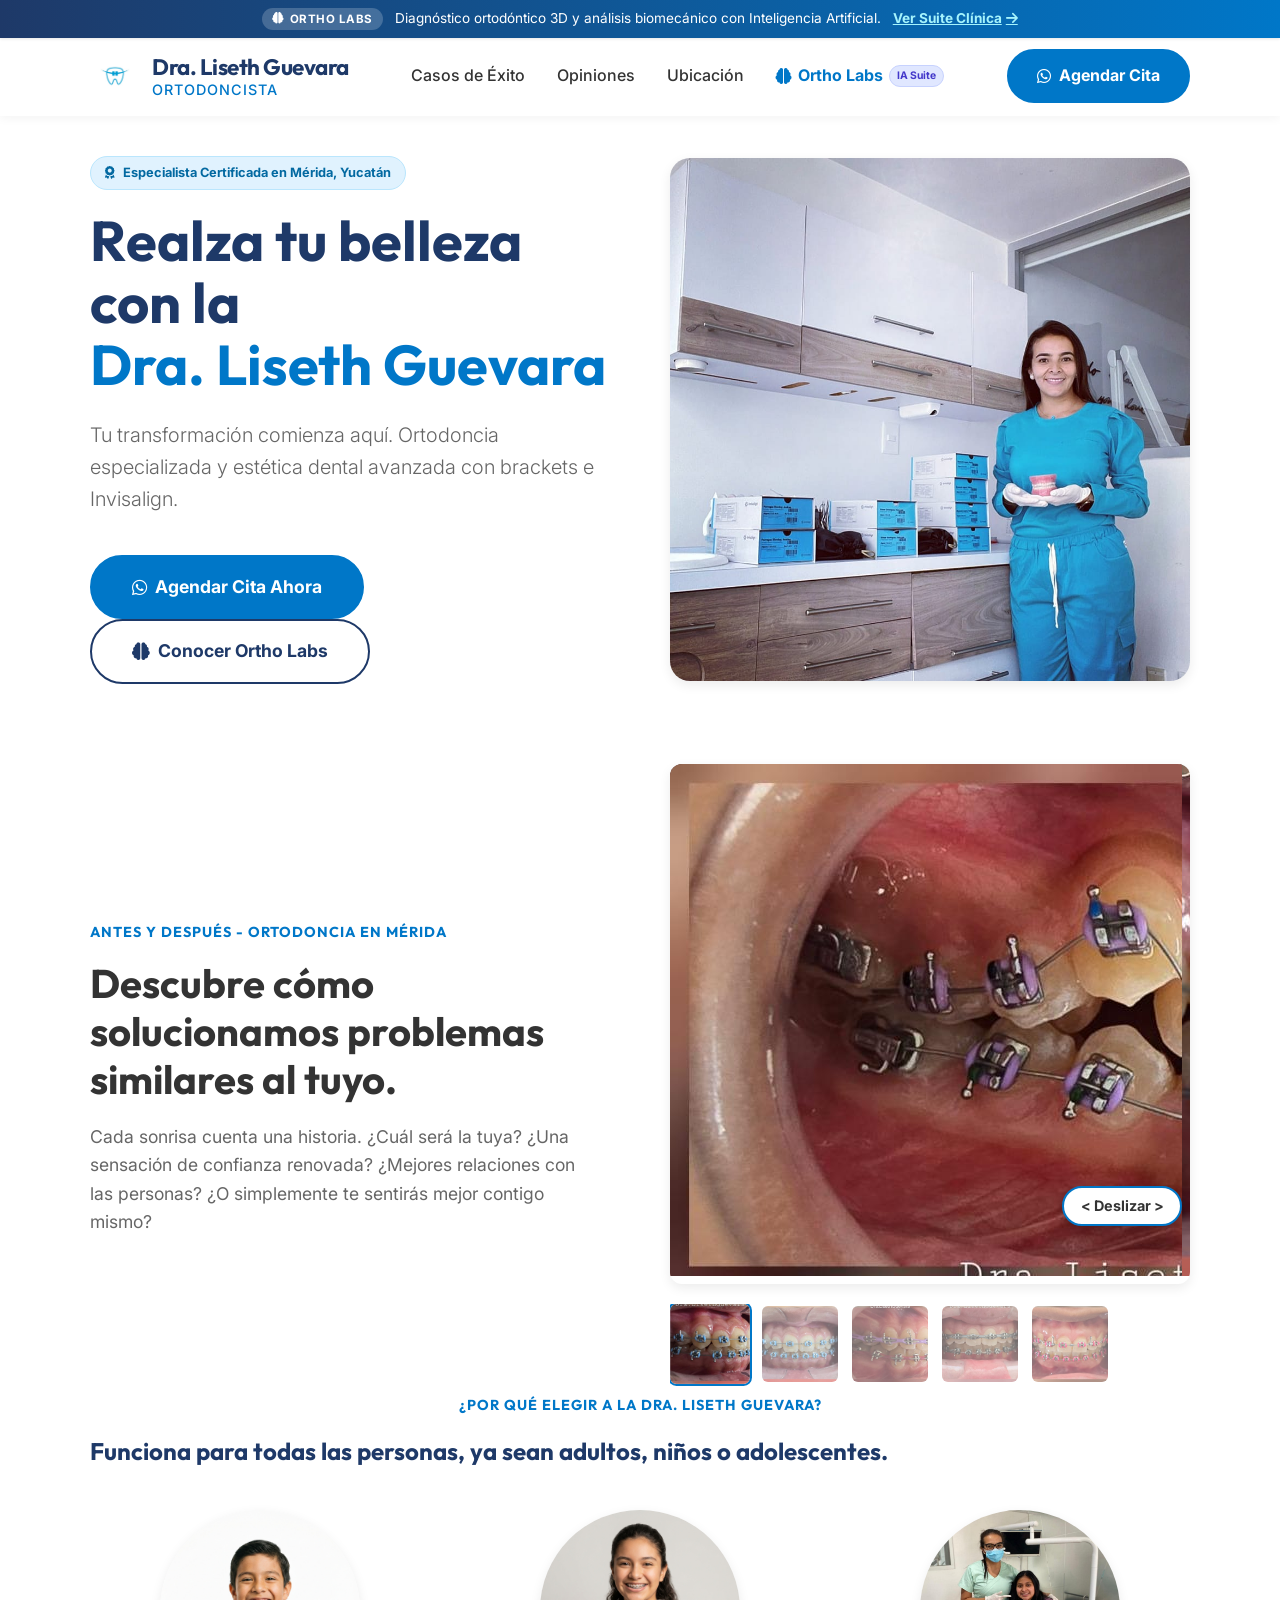
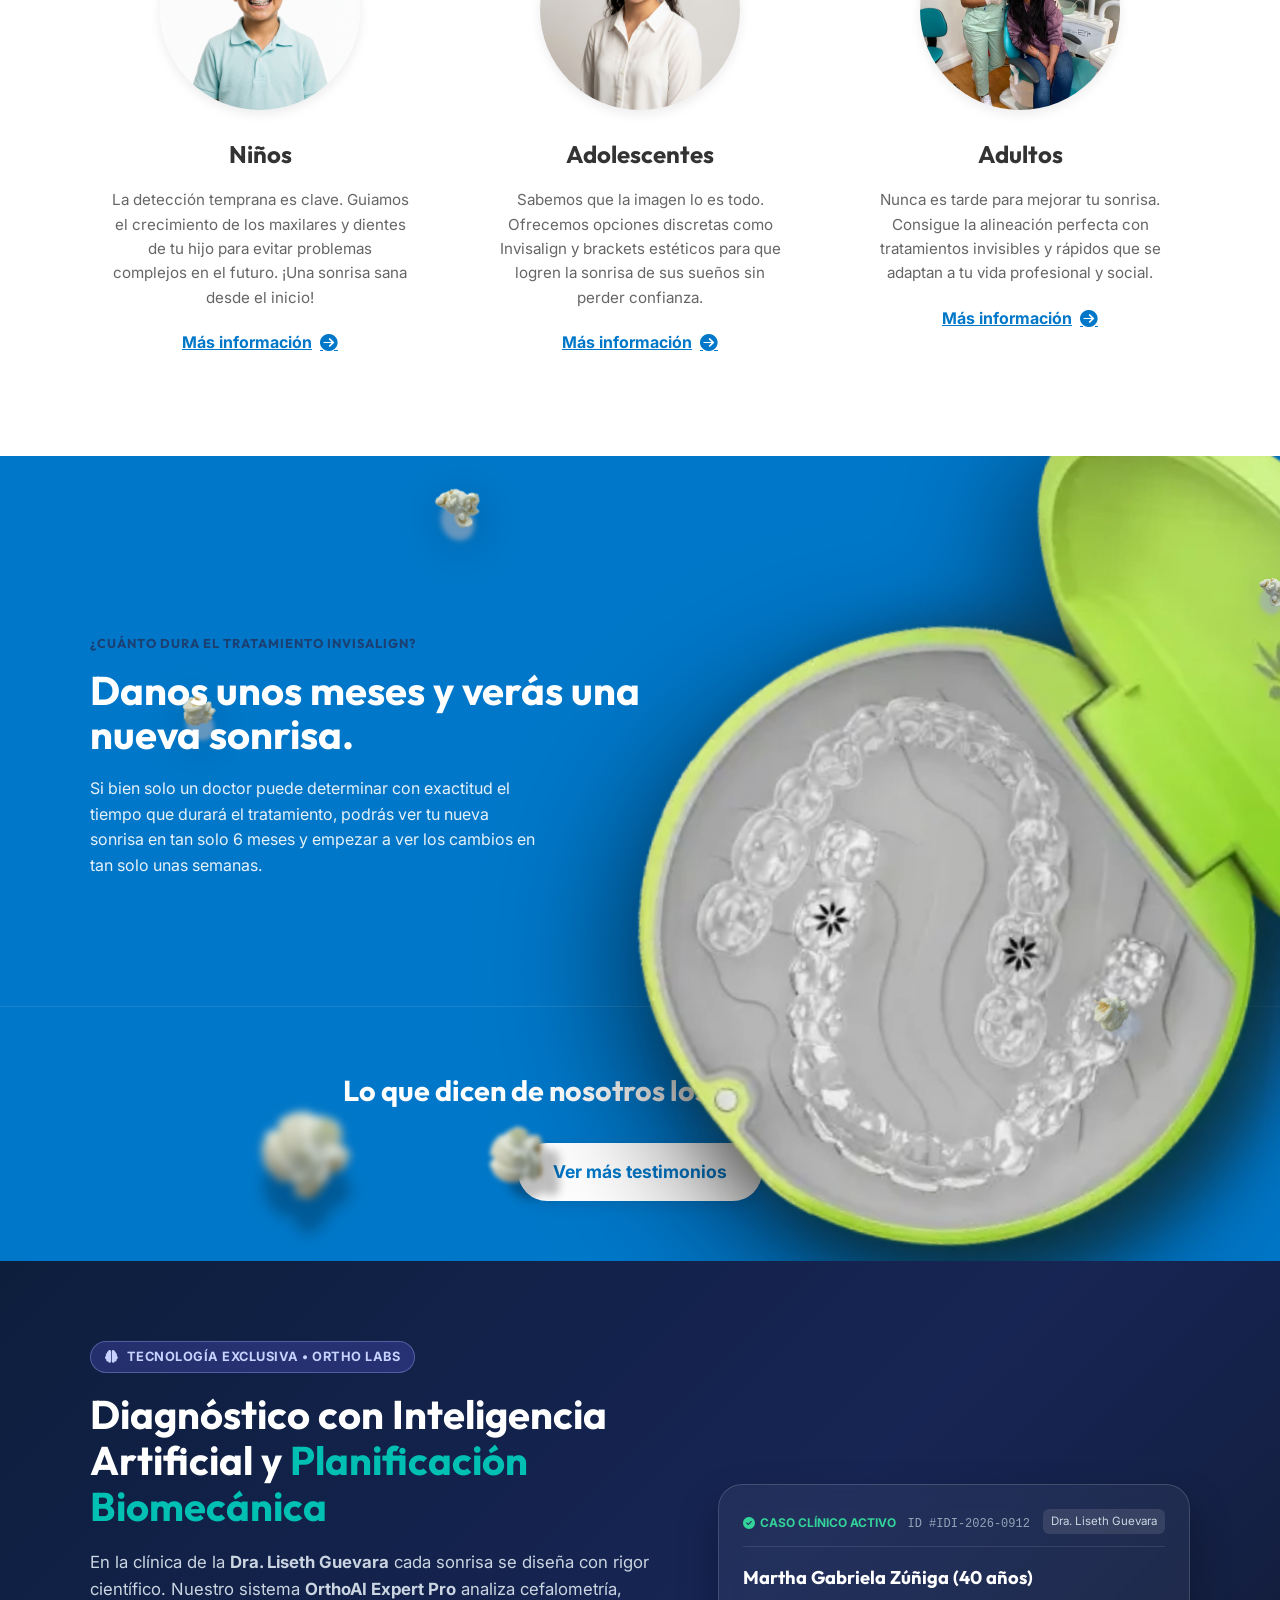
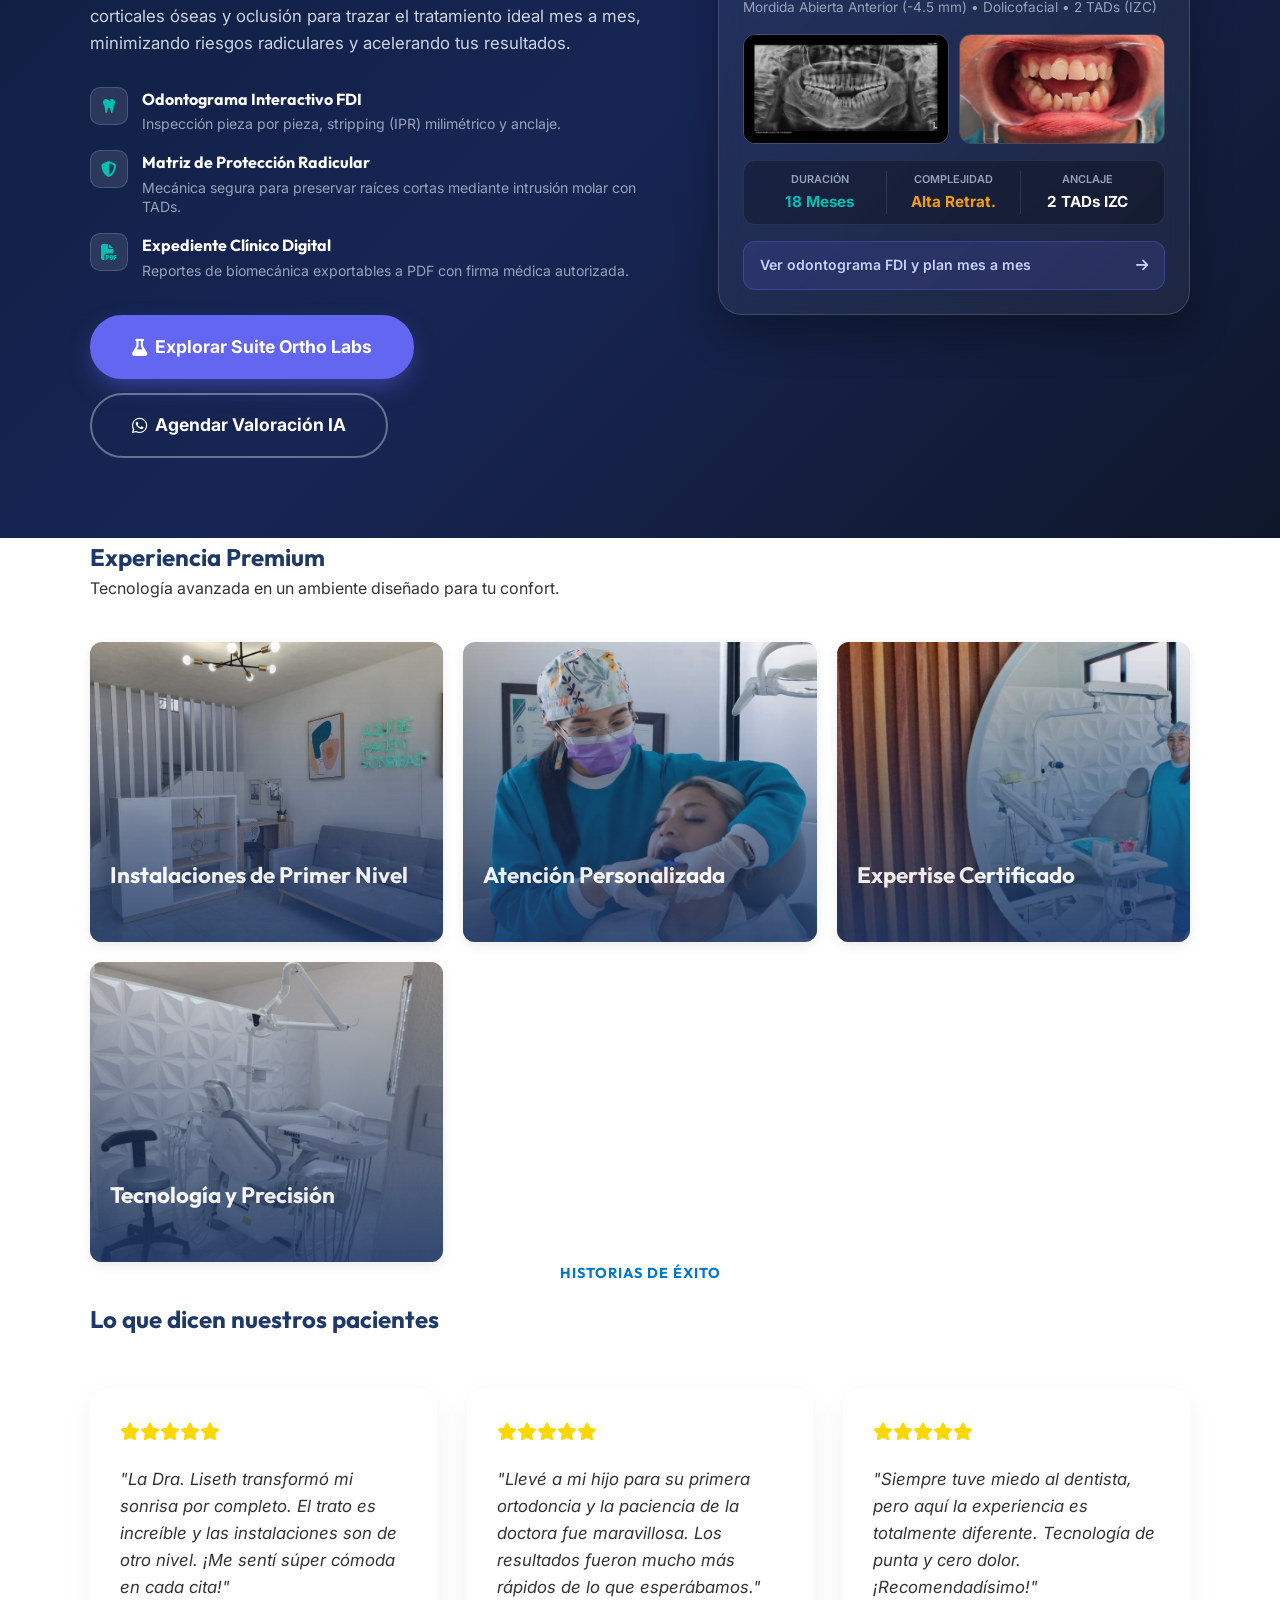
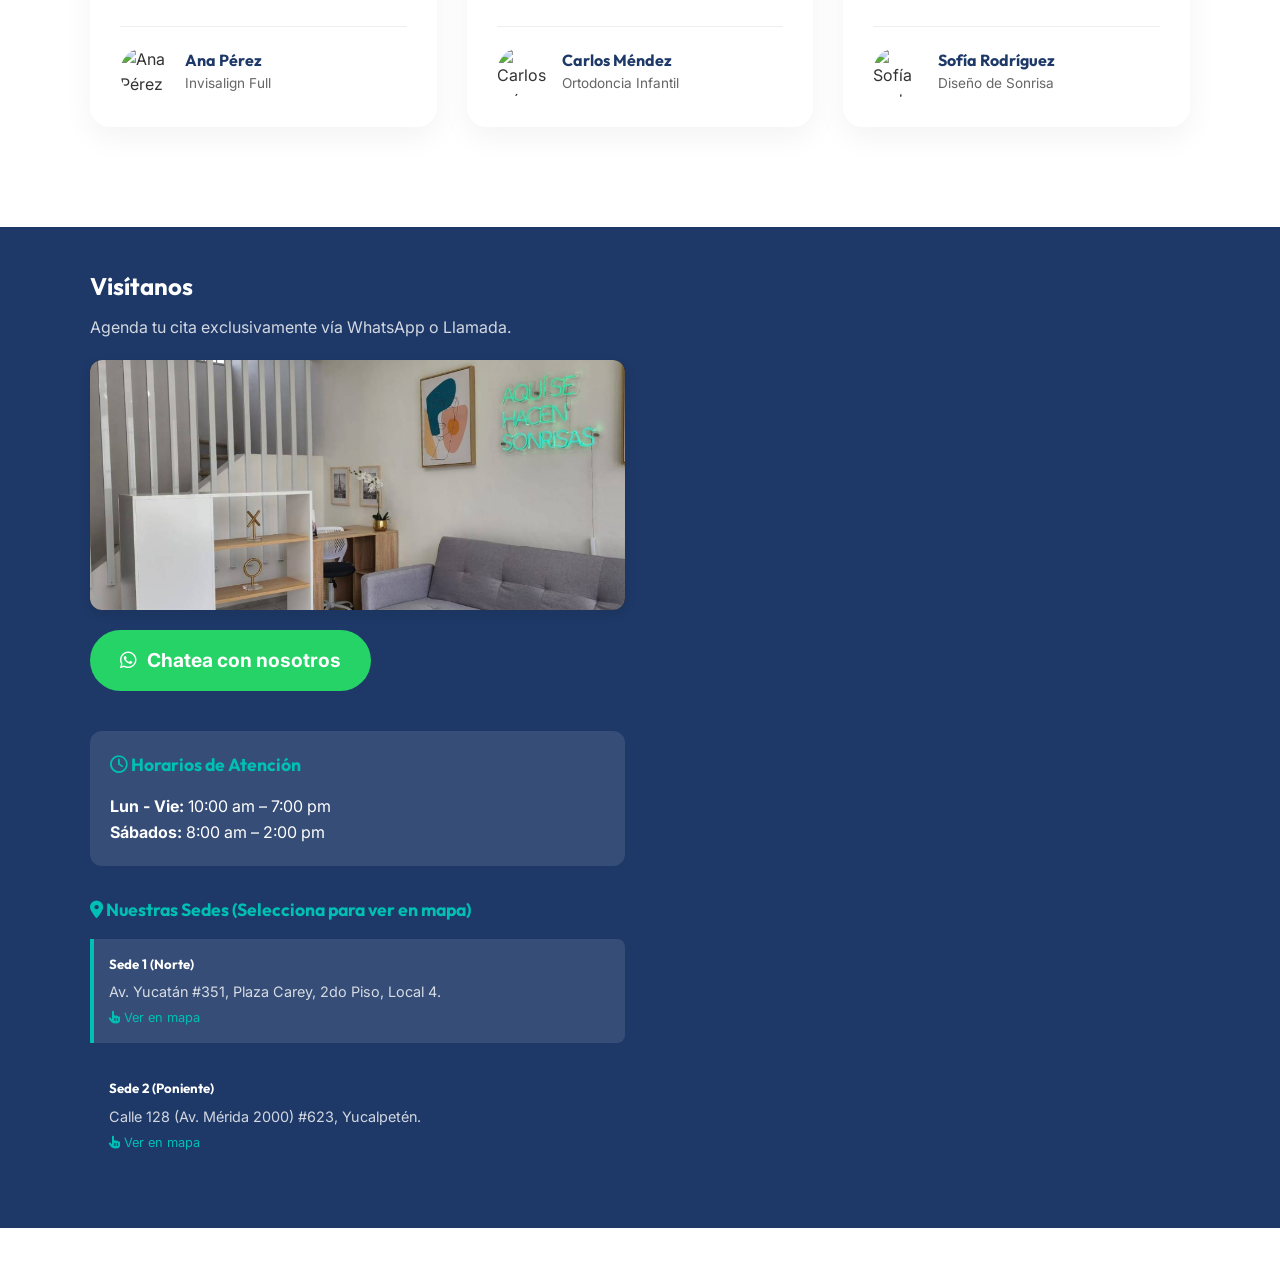
==== index.html @ 67e9cbaa "fix(UX): Fix banner scroll lock in labs, responsive mobile odontogram without horizontal scroll, and" ====
<!DOCTYPE html>
<html lang="es">

<head>
    <meta charset="UTF-8">
    <meta name="viewport" content="width=device-width, initial-scale=1.0">
    <title>Ortodoncia en Mérida | Dra. Liseth Guevara - Brackets e Invisalign</title>
    <meta name="description"
        content="Especialista en ortodoncia para niños, adolescentes y adultos en Mérida, Yucatán. Tratamientos de brackets, Invisalign y estética dental. ¡Agenda tu cita hoy!">
    <meta name="keywords"
        content="ortodoncia merida, dentista merida, brackets merida, invisalign yucatan, ortodoncista, dra liseth guevara, frenos dentales">
    <meta name="author" content="Dra. Liseth Guevara">

    <!-- Open Graph for Social Media & AI -->
    <meta property="og:title" content="Ortodoncia en Mérida | Dra. Liseth Guevara">
    <meta property="og:description"
        content="Transforma tu sonrisa con la mejor especialista en ortodoncia de Mérida. Brackets estéticos, Invisalign y más.">
    <meta property="og:image" content="dr-working.jpg">
    <meta property="og:type" content="website">
    <meta property="og:locale" content="es_MX">

    <!-- Schema.org for AI Agents (Google, Gemini, ChatGPT) -->
    <script type="application/ld+json">
    {
      "@context": "https://schema.org",
      "@type": "Dentist",
      "name": "Dra. Liseth Guevara - Ortodoncia Especializada",
      "image": "dr-standing.jpg",
      "description": "Especialista en ortodoncia y ortopedia maxilar en Mérida, Yucatán. Tratamientos de brackets, invisalign y estética dental para toda la familia.",
      "telephone": "+529996025731",
      "priceRange": "$$",
      "address": {
        "@type": "PostalAddress",
        "streetAddress": "Av. Yucatán #351, Plaza Carey, 2do Piso, Local 4",
        "addressLocality": "Mérida",
        "addressRegion": "Yucatán",
        "postalCode": "97115",
        "addressCountry": "MX"
      },
      "openingHoursSpecification": [
        {
          "@type": "OpeningHoursSpecification",
          "dayOfWeek": ["Monday", "Tuesday", "Wednesday", "Thursday", "Friday"],
          "opens": "10:00",
          "closes": "19:00"
        },
        {
          "@type": "OpeningHoursSpecification",
          "dayOfWeek": "Saturday",
          "opens": "08:00",
          "closes": "14:00"
        }
      ],
      "sameAs": [
        "https://www.instagram.com/dralisethguevara",
        "https://www.facebook.com/dralisethguevara" 
      ]
    }
    </script>

    <!-- Fonts -->
    <link rel="preconnect" href="https://fonts.googleapis.com">
    <link rel="preconnect" href="https://fonts.gstatic.com" crossorigin>
    <link
        href="https://fonts.googleapis.com/css2?family=Inter:wght@300;400;500;600&family=Outfit:wght@300;400;600;700&display=swap"
        rel="stylesheet">

    <!-- Styles -->
    <link rel="stylesheet" href="styles.css">

    <!-- Icons -->
    <link rel="stylesheet" href="https://cdnjs.cloudflare.com/ajax/libs/font-awesome/6.4.0/css/all.min.css">
</head>

<body>

    <!-- Top Announcement Bar (Cohesivo con el diseño de la clínica) -->
    <div class="top-announcement-bar">
        <div class="container announcement-content">
            <span class="announcement-pill"><i class="fas fa-brain"></i> Ortho Labs</span>
            <span class="announcement-text">Diagnóstico ortodóntico 3D y análisis biomecánico con Inteligencia Artificial.</span>
            <a href="ortho-labs.html" class="announcement-link">Ver Suite Clínica <i class="fas fa-arrow-right"></i></a>
        </div>
    </div>

    <!-- Navigation -->
    <nav class="navbar">
        <div class="container nav-container">
            <a href="#" class="logo">
                <img src="logo-icon.jpg" alt="Logo Dra. Liseth Guevara" class="logo-icon">
                <div class="logo-text-group">
                    <span class="logo-text">Dra. Liseth Guevara</span>
                    <span class="logo-sub">Ortodoncista</span>
                </div>
            </a>
            <div class="nav-links">
                <a href="#casos">Casos de Éxito</a>
                <a href="#opiniones">Opiniones</a>
                <a href="#contacto">Ubicación</a>
                <a href="ortho-labs.html" class="nav-ortho-labs-link">
                    <i class="fas fa-brain"></i> Ortho Labs <span class="nav-badge">IA Suite</span>
                </a>
            </div>
            <div class="nav-actions">
                <a href="https://wa.me/529996025731?text=Hola,%20quisiera%20agendar%20una%20cita" target="_blank"
                    class="btn btn-primary">
                    <i class="fab fa-whatsapp"></i> Agendar Cita
                </a>
            </div>
            <button class="mobile-menu-btn" id="mobileMenuBtn" aria-label="Abrir menú">
                <i class="fas fa-bars"></i>
            </button>
        </div>
    </nav>

    <!-- Mobile Drawer Menu -->
    <div class="mobile-nav-drawer" id="mobileNavDrawer">
        <div class="mobile-nav-header">
            <div class="logo">
                <img src="logo-icon.jpg" alt="Logo" class="logo-icon" style="height: 38px;">
                <div class="logo-text-group">
                    <span class="logo-text" style="font-size: 1.15rem;">Dra. Liseth Guevara</span>
                    <span class="logo-sub" style="font-size: 0.75rem;">Ortodoncista</span>
                </div>
            </div>
            <button class="close-drawer-btn" id="closeDrawerBtn"><i class="fas fa-times"></i></button>
        </div>
        <div class="mobile-nav-links">
            <a href="#casos" class="mobile-link"><i class="fas fa-smile"></i> Casos de Éxito</a>
            <a href="#opiniones" class="mobile-link"><i class="fas fa-star"></i> Opiniones</a>
            <a href="#ortho-labs" class="mobile-link"><i class="fas fa-brain"></i> Ortho Labs (IA)</a>
            <a href="#contacto" class="mobile-link"><i class="fas fa-map-marker-alt"></i> Ubicación y Horarios</a>
        </div>
        <div class="mobile-nav-footer">
            <a href="ortho-labs.html" class="btn btn-ortho-labs w-full mb-3">
                <i class="fas fa-flask"></i> Entrar a Ortho Labs
            </a>
            <a href="https://wa.me/529996025731?text=Hola,%20quisiera%20agendar%20una%20cita" target="_blank"
                class="btn btn-primary w-full">
                <i class="fab fa-whatsapp"></i> Agendar Cita en WhatsApp
            </a>
        </div>
    </div>
    <div class="drawer-backdrop" id="drawerBackdrop"></div>

    <!-- Hero Section -->
    <header class="hero">
        <div class="container hero-container">
            <div class="hero-content">
                <div class="hero-badge-pill">
                    <i class="fas fa-award"></i> Especialista Certificada en Mérida, Yucatán
                </div>
                <h1 class="hero-title">
                    Realza tu belleza con la <br>
                    <span class="text-highlight">Dra. Liseth Guevara</span>
                </h1>
                <p class="hero-subtitle">
                    Tu transformación comienza aquí. Ortodoncia especializada y estética dental avanzada con brackets e Invisalign.
                </p>

                <div class="hero-cta-group">
                    <a href="https://wa.me/529996025731?text=Hola,%20quisiera%20agendar%20una%20cita" target="_blank"
                        class="btn btn-primary btn-lg pulse-animation">
                        <i class="fab fa-whatsapp"></i> Agendar Cita Ahora
                    </a>
                    <a href="ortho-labs.html" class="btn btn-outline-primary btn-lg">
                        <i class="fas fa-brain"></i> Conocer Ortho Labs
                    </a>
                </div>
            </div>

            <div class="hero-visual">
                <div class="hero-img-container">
                    <img src="dr-standing.jpg" alt="Dra. Liseth Guevara Ortodoncista en Mérida" class="hero-img">
                </div>
            </div>
        </div>
    </header>

    <!-- Before/After Gallery Section (Redesign) -->
    <section class="section bg-light" id="casos">
        <div class="container">
            <div class="gallery-redesign-container">
                <!-- Left Column: Text -->
                <div class="gallery-text-col">
                    <h5 class="gallery-subtitle">ANTES Y DESPUÉS - ORTODONCIA EN MÉRIDA</h5>
                    <h2 class="gallery-title">Descubre cómo solucionamos problemas similares al tuyo.</h2>
                    <p class="gallery-desc">Cada sonrisa cuenta una historia. ¿Cuál será la tuya? ¿Una sensación de
                        confianza renovada? ¿Mejores relaciones con las personas? ¿O simplemente te sentirás mejor
                        contigo mismo?</p>
                </div>

                <!-- Right Column: Visuals -->
                <div class="gallery-visuals-col">
                    <!-- Main Active Slider -->
                    <div class="main-slider-wrapper" id="mainSliderWrapper">
                        <!-- Content injected by JS -->
                    </div>

                    <!-- Thumbnails Row -->
                    <div class="thumbnails-row" id="thumbnailsRow">
                        <!-- Thumbnails injected by JS -->
                    </div>
                </div>
            </div>
        </div>
    </section>

    <!-- Audience Section (New) -->
    <section class="section" id="audience">
        <div class="container">
            <div class="section-header">
                <h5 class="gallery-subtitle" style="text-align: center;">¿POR QUÉ ELEGIR A LA DRA. LISETH GUEVARA?</h5>
                <h2 class="section-title">Funciona para todas las personas, ya sean adultos, niños o adolescentes.</h2>
            </div>

            <div class="audience-grid">
                <!-- Niños -->
                <div class="audience-item">
                    <div class="audience-img-circle">
                        <img src="mexican_child_braces_studio_1_1764775177871.png"
                            alt="Ortodoncia para Niños en Mérida">
                    </div>
                    <h3>Niños</h3>
                    <p>La detección temprana es clave. Guiamos el crecimiento de los maxilares y dientes de tu hijo para
                        evitar problemas complejos en el futuro. ¡Una sonrisa sana desde el inicio!</p>
                    <a href="https://wa.me/529996025731?text=Hola,%20me%20interesa%20ortodoncia%20para%20niños"
                        class="audience-link">Más información <i class="fas fa-arrow-circle-right"></i></a>
                </div>

                <!-- Adolescentes -->
                <div class="audience-item">
                    <div class="audience-img-circle">
                        <img src="mexican_teen_braces_studio_2_1764775253957.png"
                            alt="Ortodoncia para Adolescentes en Mérida">
                    </div>
                    <h3>Adolescentes</h3>
                    <p>Sabemos que la imagen lo es todo. Ofrecemos opciones discretas como Invisalign y brackets
                        estéticos para que logren la sonrisa de sus sueños sin perder confianza.</p>
                    <a href="https://wa.me/529996025731?text=Hola,%20me%20interesa%20ortodoncia%20para%20adolescentes"
                        class="audience-link">Más información <i class="fas fa-arrow-circle-right"></i></a>
                </div>

                <!-- Adultos -->
                <div class="audience-item">
                    <div class="audience-img-circle">
                        <img src="dr-patient.jpg" alt="Ortodoncia para Adultos en Mérida">
                    </div>
                    <h3>Adultos</h3>
                    <p>Nunca es tarde para mejorar tu sonrisa. Consigue la alineación perfecta con tratamientos
                        invisibles y rápidos que se adaptan a tu vida profesional y social.</p>
                    <a href="https://wa.me/529996025731?text=Hola,%20me%20interesa%20ortodoncia%20para%20adultos"
                        class="audience-link">Más información <i class="fas fa-arrow-circle-right"></i></a>
                </div>
            </div>
        </div>
    </section>

    <!-- 3D Promo Section (New) -->
    <section class="promo-3d-section">
        <div class="container promo-3d-container">
            <div class="promo-3d-content">
                <h5 class="promo-subtitle">¿CUÁNTO DURA EL TRATAMIENTO INVISALIGN?</h5>
                <h2 class="promo-title">Danos unos meses y verás una nueva sonrisa.</h2>
                <p class="promo-desc">Si bien solo un doctor puede determinar con exactitud el tiempo que durará el
                    tratamiento, podrás ver tu nueva sonrisa en tan solo 6 meses y empezar a ver los cambios en tan solo
                    unas semanas.</p>
            </div>

            <!-- Visuals (Absolute Positioned) -->
            <div class="promo-3d-visuals">
                <!-- Main Case Image -->
                <img src="invisalign-case-green.png" alt="Invisalign Case" class="promo-case-img">

                <!-- Floating Popcorn -->
                <img src="popcorn-1.png" class="popcorn p1" alt="Popcorn">
                <img src="popcorn-2.png" class="popcorn p2" alt="Popcorn">
                <img src="popcorn-3.png" class="popcorn p3" alt="Popcorn">
                <img src="popcorn-1.png" class="popcorn p4" alt="Popcorn"> <!-- Reused -->
                <img src="popcorn-2.png" class="popcorn p5" alt="Popcorn"> <!-- Reused -->
                <img src="popcorn-3.png" class="popcorn p6" alt="Popcorn"> <!-- Reused -->
            </div>
        </div>

        <!-- Bottom Bar -->
        <div class="promo-bottom-bar">
            <h3>Lo que dicen de nosotros los pacientes reales.</h3>
            <a href="#testimonios" class="btn btn-white">Ver más testimonios</a>
        </div>
    </section>

    <!-- Ortho Labs AI Section (Diseño Cohesivo, Mobile First y Elegante) -->
    <section class="section ortho-labs-home-section" id="ortho-labs">
        <div class="container">
            <div class="ortho-labs-grid">
                <div class="ortho-labs-text-col">
                    <div class="ortho-tag-badge">
                        <i class="fas fa-brain"></i>
                        <span>Tecnología Exclusiva • Ortho Labs</span>
                    </div>
                    <h2 class="ortho-labs-heading">
                        Diagnóstico con Inteligencia Artificial y <span class="text-highlight-teal">Planificación Biomecánica</span>
                    </h2>
                    <p class="ortho-labs-description">
                        En la clínica de la <strong>Dra. Liseth Guevara</strong> cada sonrisa se diseña con rigor científico. Nuestro sistema <strong>OrthoAI Expert Pro</strong> analiza cefalometría, corticales óseas y oclusión para trazar el tratamiento ideal mes a mes, minimizando riesgos radiculares y acelerando tus resultados.
                    </p>
                    
                    <div class="ortho-features-list">
                        <div class="ortho-feature-item">
                            <div class="feature-icon-circle"><i class="fas fa-tooth"></i></div>
                            <div>
                                <h4>Odontograma Interactivo FDI</h4>
                                <p>Inspección pieza por pieza, stripping (IPR) milimétrico y anclaje.</p>
                            </div>
                        </div>
                        <div class="ortho-feature-item">
                            <div class="feature-icon-circle"><i class="fas fa-shield-halved"></i></div>
                            <div>
                                <h4>Matriz de Protección Radicular</h4>
                                <p>Mecánica segura para preservar raíces cortas mediante intrusión molar con TADs.</p>
                            </div>
                        </div>
                        <div class="ortho-feature-item">
                            <div class="feature-icon-circle"><i class="fas fa-file-pdf"></i></div>
                            <div>
                                <h4>Expediente Clínico Digital</h4>
                                <p>Reportes de biomecánica exportables a PDF con firma médica autorizada.</p>
                            </div>
                        </div>
                    </div>

                    <div class="ortho-actions-row">
                        <a href="ortho-labs.html" class="btn btn-ortho-primary btn-lg">
                            <i class="fas fa-flask"></i> Explorar Suite Ortho Labs
                        </a>
                        <a href="https://wa.me/529996025731?text=Hola%20Dra.%20Liseth,%20me%20gustar%C3%ADa%20una%20valoraci%C3%B3n%20con%20an%C3%A1lisis%20de%20Ortho%20Labs" target="_blank" class="btn btn-outline-white btn-lg">
                            <i class="fab fa-whatsapp"></i> Agendar Valoración IA
                        </a>
                    </div>
                </div>

                <div class="ortho-labs-preview-col">
                    <div class="ortho-case-card">
                        <div class="card-glass-header">
                            <div>
                                <span class="case-status-badge"><i class="fas fa-circle-check"></i> Caso Clínico Activo</span>
                                <span class="case-id">ID #IDI-2026-0912</span>
                            </div>
                            <span class="doctor-badge">Dra. Liseth Guevara</span>
                        </div>
                        
                        <div class="patient-quick-meta">
                            <h4>Martha Gabriela Zúñiga (40 años)</h4>
                            <p>Mordida Abierta Anterior (-4.5 mm) • Dolicofacial • 2 TADs (IZC)</p>
                        </div>

                        <!-- Miniaturas interactivas -->
                        <div class="ortho-media-dual-preview">
                            <div class="preview-img-box">
                                <img src="ortho-media/rx_panoramica_demo.jpg" alt="Rx Panorámica Paciente">
                                <span class="img-label">Rx Panorámica</span>
                            </div>
                            <div class="preview-img-box">
                                <img src="ortho-media/foto_frontal_demo.jpg" alt="Foto Frontal Paciente">
                                <span class="img-label">Oclusión Frontal</span>
                            </div>
                        </div>

                        <!-- Resumen biomecánico card -->
                        <div class="biomechanical-pill-card">
                            <div class="pill-stat">
                                <span class="stat-label">Duración</span>
                                <span class="stat-val text-cyan">18 Meses</span>
                            </div>
                            <div class="pill-stat">
                                <span class="stat-label">Complejidad</span>
                                <span class="stat-val text-amber">Alta Retrat.</span>
                            </div>
                            <div class="pill-stat">
                                <span class="stat-label">Anclaje</span>
                                <span class="stat-val">2 TADs IZC</span>
                            </div>
                        </div>

                        <a href="ortho-labs.html" class="btn-card-inspect">
                            <span>Ver odontograma FDI y plan mes a mes</span>
                            <i class="fas fa-arrow-right"></i>
                        </a>
                    </div>
                </div>
            </div>
        </div>
    </section>

    <!-- Premium Experience Section -->
    <section class="section">
        <div class="container">
            <div class="section-header">
                <h2 class="section-title">Experiencia Premium</h2>
                <p class="section-subtitle">Tecnología avanzada en un ambiente diseñado para tu confort.</p>
            </div>

            <div class="experience-grid">
                <!-- Item 1 -->
                <div class="exp-item" onclick="openModal('modal-instalaciones')">
                    <img src="clinic-waiting-neon.png" alt="Instalaciones Modernas" class="exp-img">
                    <div class="exp-overlay">
                        <h3>Instalaciones de Primer Nivel</h3>
                        <span class="see-more">Ver más <i class="fas fa-arrow-right"></i></span>
                    </div>
                </div>
                <!-- Item 2 -->
                <div class="exp-item" onclick="openModal('modal-atencion')">
                    <img src="dr-working-closeup.jpg" alt="Atención Personalizada" class="exp-img">
                    <div class="exp-overlay">
                        <h3>Atención Personalizada</h3>
                        <span class="see-more">Ver más <i class="fas fa-arrow-right"></i></span>
                    </div>
                </div>
                <!-- Item 3 -->
                <div class="exp-item" onclick="openModal('modal-expertise')">
                    <img src="dr-mirror.jpg" alt="Dra. Liseth Guevara" class="exp-img">
                    <div class="exp-overlay">
                        <h3>Expertise Certificado</h3>
                        <span class="see-more">Ver más <i class="fas fa-arrow-right"></i></span>
                    </div>
                </div>
                <!-- Item 4 (New) -->
                <div class="exp-item" onclick="openModal('modal-tecnologia')">
                    <img src="clinic-chair-main.png" alt="Tecnología Avanzada" class="exp-img">
                    <div class="exp-overlay">
                        <h3>Tecnología y Precisión</h3>
                        <span class="see-more">Ver más <i class="fas fa-arrow-right"></i></span>
                    </div>
                </div>
            </div>
        </div>
    </section>

    <!-- Modals for Experience Section -->
    <div id="modal-instalaciones" class="modal">
        <div class="modal-content">
            <span class="close-modal" onclick="closeModal('modal-instalaciones')">&times;</span>
            <button class="modal-nav prev" onclick="changeModal(-1)"><i class="fas fa-chevron-left"></i></button>
            <button class="modal-nav next" onclick="changeModal(1)"><i class="fas fa-chevron-right"></i></button>
            <div class="modal-body">
                <img src="clinic-reception.png" alt="Instalaciones" class="modal-img">
                <h2>Instalaciones de Primer Nivel</h2>
                <p>Tu comodidad es nuestra prioridad. Hemos diseñado un espacio moderno y relajante donde la ansiedad
                    dental desaparece.</p>
                <ul>
                    <li><i class="fas fa-check-circle"></i> Sillones ergonómicos de última generación.</li>
                    <li><i class="fas fa-check-circle"></i> Ambiente climatizado y relajante.</li>
                    <li><i class="fas fa-check-circle"></i> Estrictos protocolos de esterilización.</li>
                </ul>
                <a href="https://wa.me/529996025731" class="btn btn-primary">Agendar Visita</a>
            </div>
        </div>
    </div>

    <div id="modal-atencion" class="modal">
        <div class="modal-content">
            <span class="close-modal" onclick="closeModal('modal-atencion')">&times;</span>
            <button class="modal-nav prev" onclick="changeModal(-1)"><i class="fas fa-chevron-left"></i></button>
            <button class="modal-nav next" onclick="changeModal(1)"><i class="fas fa-chevron-right"></i></button>
            <div class="modal-body">
                <img src="dr-working-closeup.jpg" alt="Atención" class="modal-img">
                <h2>Atención 100% Personalizada</h2>
                <p>No eres un número más. La Dra. Liseth Guevara diseña cada plan de tratamiento específicamente para tu
                    anatomía y objetivos.</p>
                <ul>
                    <li><i class="fas fa-check-circle"></i> Diagnóstico facial y dental completo.</li>
                    <li><i class="fas fa-check-circle"></i> Acompañamiento en cada cita por la doctora.</li>
                    <li><i class="fas fa-check-circle"></i> Comunicación directa para dudas.</li>
                </ul>
                <a href="https://wa.me/529996025731" class="btn btn-primary">Iniciar Tratamiento</a>
            </div>
        </div>
    </div>

    <div id="modal-expertise" class="modal">
        <div class="modal-content">
            <span class="close-modal" onclick="closeModal('modal-expertise')">&times;</span>
            <button class="modal-nav prev" onclick="changeModal(-1)"><i class="fas fa-chevron-left"></i></button>
            <button class="modal-nav next" onclick="changeModal(1)"><i class="fas fa-chevron-right"></i></button>
            <div class="modal-body">
                <img src="dr-mirror.jpg" alt="Expertise" class="modal-img">
                <h2>Expertise Certificado</h2>
                <p>Tu sonrisa está en manos expertas. La Dra. Liseth combina años de experiencia clínica con educación
                    continua en las últimas técnicas.</p>
                <ul>
                    <li><i class="fas fa-check-circle"></i> Especialista en Ortodoncia y Ortopedia Maxilar.</li>
                    <li><i class="fas fa-check-circle"></i> Certificada en Invisalign y Ortodoncia Invisible.</li>
                    <li><i class="fas fa-check-circle"></i> Cientos de casos de éxito documentados.</li>
                </ul>
                <a href="https://wa.me/529996025731" class="btn btn-primary">Conocer a la Doctora</a>
            </div>
        </div>
    </div>

    <div id="modal-tecnologia" class="modal">
        <div class="modal-content">
            <span class="close-modal" onclick="closeModal('modal-tecnologia')">&times;</span>
            <button class="modal-nav prev" onclick="changeModal(-1)"><i class="fas fa-chevron-left"></i></button>
            <button class="modal-nav next" onclick="changeModal(1)"><i class="fas fa-chevron-right"></i></button>
            <div class="modal-body">
                <img src="clinic-chair-main.png" alt="Tecnología" class="modal-img">
                <h2>Tecnología y Precisión</h2>
                <p>Utilizamos herramientas digitales avanzadas para garantizar diagnósticos exactos y tratamientos más
                    rápidos y cómodos.</p>
                <ul>
                    <li><i class="fas fa-check-circle"></i> Planificación digital de sonrisa.</li>
                    <li><i class="fas fa-check-circle"></i> Brackets de autoligado de alta tecnología.</li>
                    <li><i class="fas fa-check-circle"></i> Menos tiempo en el sillón, mejores resultados.</li>
                </ul>
                <a href="https://wa.me/529996025731" class="btn btn-primary">Ver Tecnología</a>
            </div>
        </div>
    </div>
    <!-- Premium Testimonials Section -->
    <section class="section bg-light" id="testimonios">
        <div class="container">
            <div class="section-header">
                <h5 class="gallery-subtitle" style="text-align: center;">HISTORIAS DE ÉXITO</h5>
                <h2 class="section-title">Lo que dicen nuestros pacientes</h2>
            </div>

            <div class="testimonials-grid">
                <!-- Review 1 -->
                <div class="testimonial-card">
                    <div class="stars">
                        <i class="fas fa-star"></i><i class="fas fa-star"></i><i class="fas fa-star"></i><i
                            class="fas fa-star"></i><i class="fas fa-star"></i>
                    </div>
                    <p class="testimonial-text">"La Dra. Liseth transformó mi sonrisa por completo. El trato es
                        increíble y las instalaciones son de otro nivel. ¡Me sentí súper cómoda en cada cita!"</p>
                    <div class="patient-info">
                        <img src="https://ui-avatars.com/api/?name=Ana+Perez&background=0D8ABC&color=fff"
                            alt="Ana Pérez" class="patient-avatar">
                        <div>
                            <h4 class="patient-name">Ana Pérez</h4>
                            <span class="treatment-type">Invisalign Full</span>
                        </div>
                    </div>
                </div>

                <!-- Review 2 -->
                <div class="testimonial-card">
                    <div class="stars">
                        <i class="fas fa-star"></i><i class="fas fa-star"></i><i class="fas fa-star"></i><i
                            class="fas fa-star"></i><i class="fas fa-star"></i>
                    </div>
                    <p class="testimonial-text">"Llevé a mi hijo para su primera ortodoncia y la paciencia de la doctora
                        fue maravillosa. Los resultados fueron mucho más rápidos de lo que esperábamos."</p>
                    <div class="patient-info">
                        <img src="https://ui-avatars.com/api/?name=Carlos+M&background=1E3968&color=fff"
                            alt="Carlos Méndez" class="patient-avatar">
                        <div>
                            <h4 class="patient-name">Carlos Méndez</h4>
                            <span class="treatment-type">Ortodoncia Infantil</span>
                        </div>
                    </div>
                </div>

                <!-- Review 3 -->
                <div class="testimonial-card">
                    <div class="stars">
                        <i class="fas fa-star"></i><i class="fas fa-star"></i><i class="fas fa-star"></i><i
                            class="fas fa-star"></i><i class="fas fa-star"></i>
                    </div>
                    <p class="testimonial-text">"Siempre tuve miedo al dentista, pero aquí la experiencia es totalmente
                        diferente. Tecnología de punta y cero dolor. ¡Recomendadísimo!"</p>
                    <div class="patient-info">
                        <img src="https://ui-avatars.com/api/?name=Sofia+R&background=00BFB3&color=fff"
                            alt="Sofía Rodríguez" class="patient-avatar">
                        <div>
                            <h4 class="patient-name">Sofía Rodríguez</h4>
                            <span class="treatment-type">Diseño de Sonrisa</span>
                        </div>
                    </div>
                </div>
            </div>
        </div>
    </section>

    <!-- Contact & Location Section -->
    <section class="location-section" id="contacto">
        <div class="container">
            <div class="contact-grid">
                <!-- Info Column -->
                <div class="contact-info">
                    <h2>Visítanos</h2>
                    <p class="contact-intro">Agenda tu cita exclusivamente vía WhatsApp o Llamada.</p>

                    <div class="contact-img-wrapper slideshow-container"
                        style="margin-bottom: 20px; border-radius: 12px; overflow: hidden; box-shadow: 0 4px 12px rgba(0,0,0,0.1); position: relative; height: 250px;">
                        <img src="clinic-waiting-neon.png" class="slide-img active" alt="Sala de espera">
                        <img src="clinic-consult-desk.png" class="slide-img" alt="Consultorio">
                        <img src="clinic-reception.png" class="slide-img" alt="Recepción">
                        <img src="clinic-chair-main.png" class="slide-img" alt="Sillón dental">
                    </div>

                    <a href="https://wa.me/529996025731?text=Hola,%20quisiera%20agendar%20una%20cita" target="_blank"
                        class="contact-phone-btn">
                        <i class="fab fa-whatsapp"></i> Chatea con nosotros
                    </a>

                    <div class="hours-box">
                        <h4><i class="far fa-clock"></i> Horarios de Atención</h4>
                        <p><strong>Lun - Vie:</strong> 10:00 am – 7:00 pm</p>
                        <p><strong>Sábados:</strong> 8:00 am – 2:00 pm</p>
                    </div>

                    <div class="locations-list">
                        <h4><i class="fas fa-map-marker-alt"></i> Nuestras Sedes (Selecciona para ver en mapa)</h4>

                        <!-- Location 1: Norte (Plaza Carey) -->
                        <div class="location-item active"
                            data-map-url="https://www.google.com/maps/embed?pb=!1m18!1m12!1m3!1d3723.658897576974!2d-89.5886766850672!3d21.0463289859888!2m3!1f0!2f0!3f0!3m2!1i1024!2i768!4f13.1!3m3!1m2!1s0x8f5676e5b6b6b6b7%3A0x1234567890abcdef!2sDra.%20Liseth%20Guevara%20-%20Ortodoncia%20%26%20Odontolog%C3%ADa%20Integral!5e0!3m2!1ses!2smx!4v1625680000000!5m2!1ses!2smx">
                            <h5>Sede 1 (Norte)</h5>
                            <p>Av. Yucatán #351, Plaza Carey, 2do Piso, Local 4.</p>
                            <small class="click-hint"><i class="fas fa-hand-pointer"></i> Ver en mapa</small>
                        </div>

                        <!-- Location 2: Poniente (Consultorio Dental) -->
                        <div class="location-item"
                            data-map-url="https://www.google.com/maps/embed?pb=!1m18!1m12!1m3!1d3725.136036830799!2d-89.6586766850683!3d20.982228986008264!2m3!1f0!2f0!3f0!3m2!1i1024!2i768!4f13.1!3m3!1m2!1s0x8f5676e5b6b6b6b7%3A0x9876543210fedcba!2sConsultorio%20Dental!5e0!3m2!1ses!2smx!4v1625680000000!5m2!1ses!2smx">
                            <h5>Sede 2 (Poniente)</h5>
                            <p>Calle 128 (Av. Mérida 2000) #623, Yucalpetén.</p>
                            <small class="click-hint"><i class="fas fa-hand-pointer"></i> Ver en mapa</small>
                        </div>
                    </div>
                </div>

                <!-- Map Column -->
                <div class="contact-map">
                    <iframe id="map-frame"
                        src="https://www.google.com/maps/embed?pb=!1m18!1m12!1m3!1d3725.136036830799!2d-89.5886766850683!3d21.012228986008264!2m3!1f0!2f0!3f0!3m2!1i1024!2i768!4f13.1!3m3!1m2!1s0x8f5676e5b6b6b6b7%3A0x1234567890abcdef!2sM%C3%A9rida%2C%20Yuc.!5e0!3m2!1ses!2smx!4v1625680000000!5m2!1ses!2smx"
                        class="map-frame" allowfullscreen="" loading="lazy"></iframe>
                </div>
            </div>
        </div>
    </section>

    <!-- Sticky Mobile CTA -->
    <div class="sticky-cta-mobile">
        <a href="https://wa.me/529996025731?text=Hola,%20quisiera%20agendar%20una%20cita" target="_blank"
            class="btn-sticky">
            <i class="fab fa-whatsapp"></i> Agendar Cita Ahora
        </a>
    </div>

    <script src="script.js"></script>
</body>

</html>
---- styles.css ----
:root {
    /* Invisalign-inspired Palette */
    --primary: #1E3968;
    /* Deep Navy */
    --primary-hover: #152a4d;
    --action: #0077C8;
    /* Bright Blue */
    --action-hover: #0062a3;
    --accent: #00BFB3;
    /* Cyan/Teal */
    --white: #FFFFFF;
    --light-gray: #F2F2F2;
    --text-dark: #333333;
    --text-light: #666666;

    /* Spacing & Layout */
    --container-width: 1140px;
    --header-height: 80px;
    --radius-btn: 50px;
    --radius-card: 12px;

    /* Shadows */
    --shadow-card: 0 4px 12px rgba(0, 0, 0, 0.08);
    --shadow-hover: 0 8px 24px rgba(0, 0, 0, 0.12);
}

* {
    margin: 0;
    padding: 0;
    box-sizing: border-box;
}

body {
    font-family: 'Inter', sans-serif;
    color: var(--text-dark);
    background-color: var(--white);
    line-height: 1.6;
    overflow-x: hidden;
    padding-bottom: 60px;
    /* Space for sticky CTA on mobile */
}

h1,
h2,
h3,
h4,
h5,
.logo-text {
    font-family: 'Outfit', sans-serif;
    color: var(--primary);
    font-weight: 700;
}

a {
    text-decoration: none;
    color: inherit;
    transition: all 0.2s ease;
}

.container {
    max-width: var(--container-width);
    margin: 0 auto;
    padding: 0 20px;
}

/* --- Navigation --- */
.navbar {
    height: var(--header-height);
    background: var(--white);
    position: fixed;
    top: 0;
    width: 100%;
    z-index: 1000;
    box-shadow: 0 2px 10px rgba(0, 0, 0, 0.05);
}

.nav-container {
    display: flex;
    justify-content: space-between;
    align-items: center;
    height: 100%;
}

.logo {
    display: flex;
    align-items: center;
    gap: 12px;
    text-decoration: none;
}

.logo-icon {
    height: 50px;
    /* Adjust based on navbar height */
    width: auto;
}

.logo-text-group {
    display: flex;
    flex-direction: column;
    line-height: 1.2;
}

.logo-text {
    font-size: 1.4rem;
    letter-spacing: -0.5px;
    color: var(--primary);
}

.logo-sub {
    font-size: 0.9rem;
    color: var(--action);
    font-weight: 500;
    text-transform: uppercase;
    letter-spacing: 1px;
}

.nav-links {
    display: flex;
    gap: 32px;
}

.nav-links a {
    font-size: 1rem;
    font-weight: 500;
    color: var(--text-dark);
}

.nav-links a:hover {
    color: var(--action);
}

.nav-actions {
    display: flex;
    align-items: center;
}

.mobile-menu-btn {
    display: none;
    background: none;
    border: none;
    font-size: 1.5rem;
    color: var(--primary);
    cursor: pointer;
}

/* --- Buttons --- */
.btn {
    padding: 12px 28px;
    border-radius: var(--radius-btn);
    font-weight: 700;
    font-size: 1rem;
    cursor: pointer;
    display: inline-flex;
    align-items: center;
    justify-content: center;
    gap: 8px;
    transition: all 0.2s ease;
    text-align: center;
}

.btn-primary {
    background: var(--action);
    color: var(--white);
    border: 2px solid var(--action);
}

.btn-primary:hover {
    background: var(--action-hover);
    border-color: var(--action-hover);
    transform: translateY(-2px);
}

.btn-lg {
    padding: 16px 40px;
    font-size: 1.1rem;
}

.pulse-animation {
    animation: pulse 2s infinite;
}

@keyframes pulse {
    0% {
        box-shadow: 0 0 0 0 rgba(0, 119, 200, 0.4);
    }

    70% {
        box-shadow: 0 0 0 15px rgba(0, 119, 200, 0);
    }

    100% {
        box-shadow: 0 0 0 0 rgba(0, 119, 200, 0);
    }
}

/* --- Hero Section --- */
.hero {
    padding-top: calc(var(--header-height) + 40px);
    padding-bottom: 80px;
    background-color: var(--white);
    position: relative;
    overflow: hidden;
}

.hero-container {
    display: grid;
    grid-template-columns: 1fr 1fr;
    gap: 60px;
    align-items: center;
}

.hero-title {
    font-size: 3.5rem;
    line-height: 1.1;
    margin-bottom: 24px;
}

.text-highlight {
    color: var(--action);
}

.hero-subtitle {
    font-size: 1.25rem;
    color: var(--text-light);
    margin-bottom: 40px;
    font-weight: 300;
}

.hero-img-container {
    border-radius: 20px;
    overflow: hidden;
    box-shadow: var(--shadow-card);
}

.hero-img {
    width: 100%;
    display: block;
}

/* --- Gallery Redesign (Master-Detail) --- */
.gallery-redesign-container {
    display: grid;
    grid-template-columns: 1fr 1fr;
    gap: 60px;
    align-items: center;
}

.gallery-text-col {
    padding-right: 20px;
}

.gallery-subtitle {
    font-size: 0.9rem;
    color: var(--action);
    text-transform: uppercase;
    letter-spacing: 1px;
    font-weight: 700;
    margin-bottom: 15px;
}

.gallery-title {
    font-size: 2.5rem;
    line-height: 1.2;
    margin-bottom: 20px;
    color: #333;
}

.gallery-desc {
    font-size: 1.1rem;
    color: var(--text-light);
    line-height: 1.6;
}

.gallery-visuals-col {
    display: flex;
    flex-direction: column;
    gap: 20px;
}

.main-slider-wrapper {
    width: 100%;
    aspect-ratio: 1 / 1;
    /* Square-ish */
    position: relative;
    border-radius: 12px;
    overflow: hidden;
    box-shadow: var(--shadow-card);
}

.img-comp-container {
    position: relative;
    height: 100%;
    /* Fill wrapper */
    width: 100%;
    overflow: hidden;
}

.img-comp-img {
    position: absolute;
    width: auto;
    height: auto;
    overflow: hidden;
}

.img-comp-img img {
    display: block;
    height: 100%;
    width: auto;
    object-fit: cover;
    /* Ensure it covers the area */
}

/* Custom Pill Handle */
.img-comp-slider {
    position: absolute;
    z-index: 9;
    cursor: ew-resize;
    width: 120px;
    /* Pill width */
    height: 40px;
    background-color: var(--white);
    border: 2px solid var(--action);
    /* Green/Blue border */
    border-radius: 30px;
    display: flex;
    align-items: center;
    justify-content: center;
    color: var(--text-dark);
    font-size: 0.9rem;
    font-weight: 700;
    top: 85% !important;
    /* Position near bottom */
    transform: translate(-50%, -50%);
    box-shadow: 0 4px 10px rgba(0, 0, 0, 0.2);
}

.img-comp-slider::after {
    content: "< Deslizar >";
    color: var(--text-dark);
}

.img-comp-slider i {
    display: none;
    /* Hide old icon */
}

/* Thumbnails */
.thumbnails-row {
    display: flex;
    gap: 10px;
    overflow-x: auto;
    padding-bottom: 10px;
}

.thumb-item {
    width: 80px;
    height: 80px;
    border-radius: 8px;
    overflow: hidden;
    cursor: pointer;
    opacity: 0.6;
    transition: all 0.2s;
    border: 2px solid transparent;
    flex-shrink: 0;
}

.thumb-item img {
    width: 100%;
    height: 100%;
    object-fit: cover;
}

.thumb-item:hover {
    opacity: 0.8;
}

.thumb-item.active {
    opacity: 1;
    border-color: var(--action);
    transform: scale(1.05);
}

@media (max-width: 768px) {
    .gallery-redesign-container {
        grid-template-columns: 1fr;
    }

    .gallery-text-col {
        text-align: center;
        padding-right: 0;
        margin-bottom: 30px;
    }
}

/* --- Audience Section --- */
#audience {
    padding-bottom: 100px;
}

.audience-grid {
    display: grid;
    grid-template-columns: repeat(auto-fit, minmax(280px, 1fr));
    gap: 40px;
    text-align: center;
    margin-top: 40px;
}

.audience-item {
    display: flex;
    flex-direction: column;
    align-items: center;
}

.audience-img-circle {
    width: 200px;
    height: 200px;
    border-radius: 50%;
    overflow: hidden;
    margin-bottom: 25px;
    box-shadow: var(--shadow-card);
    transition: transform 0.3s ease;
}

.audience-item:hover .audience-img-circle {
    transform: scale(1.05);
}

.audience-img-circle img {
    width: 100%;
    height: 100%;
    object-fit: cover;
}

.audience-item h3 {
    font-size: 1.5rem;
    color: var(--text-dark);
    margin-bottom: 15px;
    font-weight: 700;
}

.audience-item p {
    color: var(--text-light);
    font-size: 0.95rem;
    line-height: 1.6;
    margin-bottom: 20px;
    max-width: 300px;
    /* Limit line length for readability */
}

.audience-link {
    color: var(--action);
    /* Blue link */
    font-weight: 700;
    text-decoration: underline;
    display: inline-flex;
    align-items: center;
    gap: 8px;
    transition: color 0.2s;
}

.audience-link:hover {
    color: var(--primary);
}

.audience-link i {
    font-size: 1.1rem;
}

/* --- 3D Promo Section --- */
.promo-3d-section {
    background-color: #0077C8;
    color: var(--white);
    padding-top: 100px;
    padding-bottom: 0;
    position: relative;
    overflow: hidden;
    /* "No se salgan" - Contained */
    z-index: 10;
}

.promo-3d-container {
    display: flex;
    align-items: center;
    position: relative;
    min-height: 400px;
}

.promo-3d-content {
    max-width: 50%;
    position: relative;
    z-index: 30;
    /* Text ON TOP of everything */
}

.promo-subtitle {
    font-size: 0.8rem;
    text-transform: uppercase;
    letter-spacing: 1px;
    font-weight: 700;
    margin-bottom: 15px;
    opacity: 0.9;
}

.promo-title {
    font-size: 2.5rem;
    line-height: 1.1;
    margin-bottom: 20px;
    color: var(--white);
}

.promo-desc {
    font-size: 1rem;
    line-height: 1.6;
    opacity: 0.9;
    max-width: 450px;
}

.promo-3d-visuals {
    position: absolute;
    right: -300px;
    top: -150px;
    width: 900px;
    height: 900px;
    pointer-events: none;
    z-index: 10;
}

.promo-case-img {
    width: 100%;
    height: auto;
    transform: rotate(5deg);
    filter: drop-shadow(-20px 40px 60px rgba(0, 0, 0, 0.5));
    position: relative;
    z-index: 1;
}

/* Floating Popcorn */
.popcorn {
    position: absolute;
    z-index: 2;
    animation: float 6s ease-in-out infinite;
    filter: drop-shadow(0 10px 20px rgba(0, 0, 0, 0.2));
}

/* --- Specific Positions (Contained & Larger) --- */

/* P1: Bottom Left (Large, Blurry) */
.popcorn.p1 {
    width: 180px;
    /* Larger */
    bottom: 50px;
    /* Contained */
    left: -400px;
    /* Closer to center */
    filter: blur(4px);
    z-index: 20;
    transform: rotate(45deg);
}

/* P2: Top Center */
.popcorn.p2 {
    width: 100px;
    top: 50px;
    /* Contained */
    left: -200px;
    transform: rotate(-15deg);
    z-index: 20;
}

/* P3: Middle Left (Avoid text) */
.popcorn.p3 {
    width: 80px;
    top: 30%;
    left: -450px;
    animation-delay: 1s;
    transform: rotate(10deg);
}

/* P4: Bottom Center */
.popcorn.p4 {
    width: 120px;
    bottom: 80px;
    /* Contained */
    left: -150px;
    filter: blur(2px);
    animation-delay: 2s;
    z-index: 20;
}

/* P5: Top Right */
.popcorn.p5 {
    width: 70px;
    top: 150px;
    right: 200px;
    animation-delay: 3s;
}

/* P6: Bottom Right */
.popcorn.p6 {
    width: 90px;
    bottom: 250px;
    right: 350px;
    animation-delay: 1.5s;
    transform: rotate(-30deg);
}

@keyframes float {

    0%,
    100% {
        transform: translateY(0) rotate(0deg);
    }

    50% {
        transform: translateY(-15px) rotate(5deg);
    }
}

.promo-bottom-bar {
    text-align: center;
    padding: 60px 20px;
    border-top: 1px solid rgba(255, 255, 255, 0.1);
    margin-top: 50px;
    position: relative;
    z-index: 20;
    /* Ensure text is on top */
}

.promo-bottom-bar {
    text-align: center;
    padding: 60px 20px;
    border-top: 1px solid rgba(255, 255, 255, 0.1);
    margin-top: 50px;
    position: relative;
    z-index: 2;
}

.promo-bottom-bar h3 {
    color: var(--white);
    font-size: 1.8rem;
    margin-bottom: 30px;
}

.btn-white {
    background: var(--white);
    color: var(--action);
    padding: 15px 35px;
    border-radius: 50px;
    font-weight: 700;
    font-size: 1.1rem;
    box-shadow: 0 4px 15px rgba(0, 0, 0, 0.1);
}

.btn-white:hover {
    background: #f0f0f0;
    transform: translateY(-2px);
}

@media (max-width: 992px) {
    .promo-3d-container {
        flex-direction: column;
        text-align: center;
    }

    .promo-3d-content {
        max-width: 100%;
        margin-bottom: 300px;
        /* Space for image */
    }

    .promo-3d-visuals {
        right: 50%;
        transform: translateX(50%);
        top: auto;
        bottom: -50px;
        width: 400px;
        height: auto;
    }

    .promo-desc {
        margin: 0 auto;
    }
}

/* --- Premium Testimonials Section --- */
#testimonios {
    padding-bottom: 100px;
}

.testimonials-grid {
    display: grid;
    grid-template-columns: repeat(auto-fit, minmax(300px, 1fr));
    gap: 30px;
    margin-top: 50px;
}

.testimonial-card {
    background: var(--white);
    padding: 30px;
    border-radius: 20px;
    box-shadow: 0 10px 30px rgba(0, 0, 0, 0.05);
    transition: transform 0.3s ease, box-shadow 0.3s ease;
    display: flex;
    flex-direction: column;
    justify-content: space-between;
}

.testimonial-card:hover {
    transform: translateY(-5px);
    box-shadow: 0 15px 40px rgba(0, 0, 0, 0.1);
}

.stars {
    color: #FFD700;
    /* Gold */
    font-size: 1.1rem;
    margin-bottom: 20px;
}

.testimonial-text {
    font-size: 1.05rem;
    line-height: 1.6;
    color: var(--text-dark);
    font-style: italic;
    margin-bottom: 25px;
}

.patient-info {
    display: flex;
    align-items: center;
    gap: 15px;
    border-top: 1px solid #eee;
    padding-top: 20px;
}

.patient-avatar {
    width: 50px;
    height: 50px;
    border-radius: 50%;
    object-fit: cover;
}

.patient-name {
    font-size: 1rem;
    font-weight: 700;
    color: var(--primary);
    margin: 0;
}

.treatment-type {
    font-size: 0.85rem;
    color: var(--text-light);
    display: block;
}

/* --- Testimonials Ticker --- */
.bg-dark {
    background-color: var(--primary);
    color: var(--white);
}

.text-white {
    color: var(--white) !important;
}

.testimonial-ticker-wrapper {
    width: 100%;
    overflow: hidden;
    position: relative;
}

.testimonial-ticker {
    display: flex;
    gap: 20px;
    overflow-x: auto;
    padding: 20px 0;
    -webkit-overflow-scrolling: touch;
    scrollbar-width: none;
    /* Firefox */
    cursor: grab;
}

.testimonial-ticker::-webkit-scrollbar {
    display: none;
}

.testimonial-ticker:active {
    cursor: grabbing;
}

.ticker-card {
    flex: 0 0 320px;
    /* Fixed width for ticker items */
    background: rgba(255, 255, 255, 0.1);
    backdrop-filter: blur(10px);
    border: 1px solid rgba(255, 255, 255, 0.2);
    padding: 25px;
    border-radius: 16px;
    color: var(--white);
    transition: transform 0.3s ease, background 0.3s;
}

.ticker-card:hover {
    background: rgba(255, 255, 255, 0.15);
    transform: translateY(-3px);
}

.ticker-header {
    display: flex;
    align-items: center;
    gap: 15px;
    margin-bottom: 15px;
}

.ticker-avatar {
    width: 50px;
    height: 50px;
    border-radius: 50%;
    object-fit: cover;
    border: 2px solid var(--accent);
}

.ticker-info h4 {
    font-size: 1rem;
    margin: 0;
    color: var(--white);
}

.ticker-info .stars {
    font-size: 0.8rem;
    color: #FFC107;
    margin: 0;
}

.ticker-card p {
    font-size: 0.95rem;
    line-height: 1.5;
    color: rgba(255, 255, 255, 0.9);
    font-style: italic;
}

/* --- Contact & Location --- */
/* --- Contact & Location --- */
.location-section {
    background-color: var(--primary);
    color: var(--white);
    padding: 40px 0;
    /* Reduced padding */
}

.contact-grid {
    display: grid;
    grid-template-columns: 1fr 1fr;
    gap: 30px;
    /* Reduced gap */
}

/* ... (lines 855-1202 skipped) ... */

.contact-map {
    min-height: 300px;
    /* Reduced height */
    border-radius: 20px;
    overflow: hidden;
}

.contact-info h2 {
    color: var(--white);
    margin-bottom: 10px;
}

.contact-intro {
    color: rgba(255, 255, 255, 0.8);
    margin-bottom: 20px;
}

/* Slideshow Styles */
.slideshow-container {
    position: relative;
    width: 100%;
    height: 250px;
    background: #000;
}

.slide-img {
    position: absolute;
    top: 0;
    left: 0;
    width: 100%;
    height: 100%;
    object-fit: cover;
    opacity: 0;
    transition: opacity 1s ease-in-out;
}

.slide-img.active {
    opacity: 1;
}

.contact-phone-btn {
    display: inline-flex;
    align-items: center;
    gap: 10px;
    background: #25D366;
    /* WhatsApp Green */
    color: white;
    padding: 15px 30px;
    border-radius: 50px;
    font-weight: 700;
    font-size: 1.2rem;
    margin-bottom: 40px;
    transition: transform 0.2s;
}

.contact-phone-btn:hover {
    transform: scale(1.05);
}

.hours-box {
    background: rgba(255, 255, 255, 0.1);
    padding: 20px;
    border-radius: 12px;
    margin-bottom: 30px;
}

.hours-box h4,
.locations-list h4 {
    color: var(--accent);
    margin-bottom: 15px;
    font-size: 1.1rem;
}

/* --- Interactive Map List --- */
.location-item {
    margin-bottom: 20px;
    border-left: 4px solid transparent;
    padding: 15px;
    cursor: pointer;
    border-radius: 0 8px 8px 0;
    transition: all 0.2s ease;
}

.location-item:hover {
    background: rgba(255, 255, 255, 0.05);
}

.location-item.active {
    border-left-color: var(--accent);
    background: rgba(255, 255, 255, 0.1);
}

.location-item h5 {
    color: var(--white);
    margin-bottom: 5px;
}

.location-item p {
    color: rgba(255, 255, 255, 0.8);
    font-size: 0.9rem;
    margin-bottom: 5px;
}

.click-hint {
    color: var(--accent);
    font-size: 0.8rem;
    display: block;
    margin-top: 5px;
}

.map-link {
    color: var(--accent);
    font-size: 0.85rem;
    font-weight: 600;
}

/* Animations */
/* --- Premium Experience Grid --- */
.experience-grid {
    display: grid;
    grid-template-columns: repeat(auto-fit, minmax(300px, 1fr));
    gap: 20px;
    margin-top: 40px;
}

.exp-item {
    position: relative;
    border-radius: var(--radius-card);
    overflow: hidden;
    height: 300px;
    box-shadow: var(--shadow-card);
    transition: transform 0.3s ease;
    cursor: pointer;
    /* Indicate clickable */
}

.exp-item:hover {
    transform: translateY(-5px);
}

.exp-img {
    width: 100%;
    height: 100%;
    object-fit: cover;
    transition: transform 0.5s ease;
}

.exp-item:hover .exp-img {
    transform: scale(1.05);
}

.exp-overlay {
    position: absolute;
    bottom: 0;
    left: 0;
    width: 100%;
    background: linear-gradient(to top, rgba(30, 57, 104, 0.95), transparent);
    padding: 20px;
    color: var(--white);
    display: flex;
    flex-direction: column;
    justify-content: flex-end;
    height: 100%;
    opacity: 0.9;
    transition: opacity 0.3s;
}

.exp-item:hover .exp-overlay {
    opacity: 1;
    background: linear-gradient(to top, rgba(30, 57, 104, 1), rgba(30, 57, 104, 0.4));
}

.exp-overlay h3 {
    font-size: 1.4rem;
    font-weight: 700;
    color: var(--white);
    margin-bottom: 5px;
}

.see-more {
    font-size: 0.9rem;
    color: var(--accent);
    font-weight: 600;
    opacity: 0;
    transform: translateY(10px);
    transition: all 0.3s ease;
}

.exp-item:hover .see-more {
    opacity: 1;
    transform: translateY(0);
}

/* --- Modals --- */
.modal {
    display: none;
    /* Hidden by default */
    position: fixed;
    z-index: 1000;
    left: 0;
    top: 0;
    width: 100%;
    height: 100%;
    overflow: auto;
    background-color: rgba(0, 0, 0, 0.8);
    backdrop-filter: blur(5px);
    animation: fadeIn 0.3s;
}

.modal-content {
    background-color: var(--white);
    margin: 5% auto;
    padding: 0;
    border-radius: 12px;
    width: 90%;
    max-width: 600px;
    position: relative;
    box-shadow: 0 25px 50px -12px rgba(0, 0, 0, 0.25);
    animation: slideUp 0.4s ease-out;
}

@keyframes slideUp {
    from {
        transform: translateY(50px);
        opacity: 0;
    }

    to {
        transform: translateY(0);
        opacity: 1;
    }
}

.close-modal {
    color: var(--text-light);
    float: right;
    font-size: 28px;
    font-weight: bold;
    position: absolute;
    right: 20px;
    top: 15px;
    cursor: pointer;
    z-index: 10;
    transition: color 0.2s;
}

.close-modal:hover {
    color: var(--action);
}

/* Modal Navigation Arrows */
.modal-nav {
    position: absolute;
    top: 50%;
    transform: translateY(-50%);
    background: rgba(255, 255, 255, 0.9);
    border: none;
    border-radius: 50%;
    width: 40px;
    height: 40px;
    cursor: pointer;
    display: flex;
    align-items: center;
    justify-content: center;
    color: var(--primary);
    box-shadow: 0 4px 10px rgba(0, 0, 0, 0.2);
    transition: all 0.3s ease;
    z-index: 20;
    font-size: 1.2rem;
}

.modal-nav:hover {
    background: var(--primary);
    color: var(--white);
    transform: translateY(-50%) scale(1.1);
}

.modal-nav.prev {
    left: 10px;
}

.modal-nav.next {
    right: 10px;
}

@media (min-width: 768px) {
    .modal-nav.prev {
        left: -20px;
    }

    .modal-nav.next {
        right: -20px;
    }
}

.modal-body {
    padding: 30px;
    text-align: left;
}

.modal-img {
    width: 100%;
    height: 250px;
    object-fit: cover;
    border-radius: 12px 12px 0 0;
    margin: -30px -30px 20px -30px;
    /* Pull image to edges */
    width: calc(100% + 60px);
}

.modal-body h2 {
    color: var(--primary);
    margin-bottom: 15px;
}

.modal-body p {
    color: var(--text-light);
    margin-bottom: 20px;
    line-height: 1.6;
}

.modal-body ul {
    list-style: none;
    padding: 0;
    margin-bottom: 25px;
}

.modal-body ul li {
    margin-bottom: 10px;
    display: flex;
    align-items: center;
    gap: 10px;
    color: var(--text-dark);
}

.modal-body ul li i {
    color: var(--action);
}

.fade-in {
    animation: fadeIn 0.5s ease-in;
}

@keyframes fadeIn {
    from {
        opacity: 0;
        transform: translateY(20px);
    }

    to {
        opacity: 1;
        transform: translateY(0);
    }
}

.contact-map {
    min-height: 300px;
    border-radius: 20px;
    overflow: hidden;
}

.map-frame {
    width: 100%;
    height: 100%;
    border: 0;
}

/* --- Sticky Mobile CTA --- */
.sticky-cta-mobile {
    display: none;
    position: fixed;
    bottom: 0;
    left: 0;
    width: 100%;
    padding: 15px;
    background: var(--white);
    box-shadow: 0 -5px 20px rgba(0, 0, 0, 0.1);
    z-index: 2000;
}

.btn-sticky {
    display: flex;
    align-items: center;
    justify-content: center;
    gap: 10px;
    width: 100%;
    background: var(--action);
    color: var(--white);
    padding: 15px;
    border-radius: 50px;
}

/* --- Top Announcement Bar (Cohesive Header UX) --- */
.top-announcement-bar {
    background: linear-gradient(90deg, #1E3968 0%, #0077C8 100%);
    color: var(--white);
    padding: 8px 0;
    font-size: 0.85rem;
    position: fixed;
    top: 0;
    width: 100%;
    z-index: 1001;
    box-shadow: 0 1px 3px rgba(0,0,0,0.1);
}

.announcement-content {
    display: flex;
    align-items: center;
    justify-content: center;
    gap: 12px;
    flex-wrap: wrap;
    text-align: center;
}

.announcement-pill {
    background: rgba(255, 255, 255, 0.2);
    color: #ffffff;
    font-size: 0.72rem;
    font-weight: 700;
    padding: 2px 10px;
    border-radius: 9999px;
    text-transform: uppercase;
    letter-spacing: 0.5px;
    display: inline-flex;
    align-items: center;
    gap: 5px;
}

.announcement-link {
    color: #a5f3fc;
    font-weight: 700;
    text-decoration: underline;
    display: inline-flex;
    align-items: center;
    gap: 4px;
    transition: color 0.2s;
}

.announcement-link:hover {
    color: #ffffff;
}

/* Compensar altura con anuncio arriba */
.navbar {
    top: 36px;
}

.hero {
    padding-top: calc(var(--header-height) + 76px);
}

@media (max-width: 640px) {
    .top-announcement-bar {
        font-size: 0.75rem;
        padding: 6px 10px;
    }
    .announcement-text {
        display: none;
    }
    .navbar {
        top: 32px;
    }
    .hero {
        padding-top: calc(var(--header-height) + 52px);
    }
}

/* --- Hero Badge Pill --- */
.hero-badge-pill {
    display: inline-flex;
    align-items: center;
    gap: 8px;
    background: #e0f2fe;
    color: #0369a1;
    font-size: 0.8rem;
    font-weight: 700;
    padding: 6px 14px;
    border-radius: 9999px;
    margin-bottom: 20px;
    border: 1px solid #bae6fd;
}

.btn-outline-primary {
    background: transparent;
    color: var(--primary);
    border: 2px solid var(--primary);
}

.btn-outline-primary:hover {
    background: var(--primary);
    color: var(--white);
    transform: translateY(-2px);
}

.nav-ortho-labs-link {
    color: var(--action) !important;
    font-weight: 700 !important;
    display: inline-flex !important;
    align-items: center;
    gap: 6px;
}

.nav-badge {
    font-size: 0.65rem;
    background: #e0e7ff;
    color: #4338ca;
    padding: 2px 7px;
    border-radius: 9999px;
    border: 1px solid #c7d2fe;
    font-weight: 700;
}

/* --- Mobile Navigation Drawer (Mobile First) --- */
.mobile-nav-drawer {
    display: none;
}

.drawer-backdrop {
    display: none;
}

@media (max-width: 768px) {
    .mobile-nav-drawer {
        display: flex;
        position: fixed;
        top: 0;
        right: -100%;
        width: 82%;
        max-width: 320px;
        height: 100vh;
        background: var(--white);
        z-index: 2000;
        box-shadow: -5px 0 25px rgba(0,0,0,0.15);
        transition: right 0.3s cubic-bezier(0.4, 0, 0.2, 1);
        flex-direction: column;
        justify-content: space-between;
        padding: 24px;
    }

    .mobile-nav-drawer.active {
        right: 0;
    }

    .drawer-backdrop {
        display: block;
        position: fixed;
        inset: 0;
        background: rgba(15, 23, 42, 0.6);
        backdrop-filter: blur(4px);
        z-index: 1999;
        opacity: 0;
        pointer-events: none;
        transition: opacity 0.3s ease;
    }

    .drawer-backdrop.active {
        opacity: 1;
        pointer-events: auto;
    }
}

.mobile-nav-header {
    display: flex;
    justify-content: space-between;
    align-items: center;
    border-bottom: 1px solid #f1f5f9;
    padding-bottom: 16px;
}

.close-drawer-btn {
    background: #f1f5f9;
    border: none;
    width: 36px;
    height: 36px;
    border-radius: 50%;
    color: var(--text-dark);
    font-size: 1.1rem;
    cursor: pointer;
    display: flex;
    align-items: center;
    justify-content: center;
}

.mobile-nav-links {
    display: flex;
    flex-direction: column;
    gap: 12px;
    margin-top: 24px;
}

.mobile-link {
    font-size: 1.05rem;
    font-weight: 600;
    color: var(--text-dark);
    padding: 12px 14px;
    border-radius: 10px;
    display: flex;
    align-items: center;
    gap: 12px;
    transition: background 0.2s, color 0.2s;
}

.mobile-link i {
    width: 20px;
    color: var(--action);
}

.mobile-link:hover {
    background: #f8fafc;
    color: var(--action);
}

.btn-ortho-labs {
    background: #6366f1;
    color: #ffffff;
    border: 2px solid #6366f1;
}

.btn-ortho-labs:hover {
    background: #4f46e5;
    color: #ffffff;
}

.w-full {
    width: 100%;
}

.mb-3 {
    margin-bottom: 12px;
}

/* --- Ortho Labs Section Design (Clean & Cohesive) --- */
.ortho-labs-home-section {
    background: linear-gradient(135deg, #0d1e3d 0%, #172554 50%, #0f172a 100%);
    color: var(--white);
    padding: 80px 0;
    position: relative;
    overflow: hidden;
}

.ortho-labs-grid {
    display: grid;
    grid-template-columns: 1.1fr 0.9fr;
    gap: 50px;
    align-items: center;
}

.ortho-tag-badge {
    display: inline-flex;
    align-items: center;
    gap: 8px;
    background: rgba(99, 102, 241, 0.25);
    border: 1px solid rgba(165, 180, 252, 0.35);
    padding: 5px 14px;
    border-radius: 9999px;
    font-size: 0.8rem;
    font-weight: 700;
    color: #c7d2fe;
    text-transform: uppercase;
    letter-spacing: 0.5px;
    margin-bottom: 18px;
}

.ortho-labs-heading {
    font-size: 2.5rem;
    line-height: 1.15;
    color: var(--white);
    margin-bottom: 20px;
}

.text-highlight-teal {
    color: var(--accent);
}

.ortho-labs-description {
    color: #cbd5e1;
    font-size: 1.05rem;
    line-height: 1.6;
    margin-bottom: 30px;
}

.ortho-features-list {
    display: flex;
    flex-direction: column;
    gap: 16px;
    margin-bottom: 35px;
}

.ortho-feature-item {
    display: flex;
    align-items: flex-start;
    gap: 14px;
}

.feature-icon-circle {
    width: 38px;
    height: 38px;
    border-radius: 10px;
    background: rgba(255, 255, 255, 0.1);
    border: 1px solid rgba(255, 255, 255, 0.15);
    display: flex;
    align-items: center;
    justify-content: center;
    color: var(--accent);
    font-size: 1rem;
    flex-shrink: 0;
}

.ortho-feature-item h4 {
    color: var(--white);
    font-size: 1rem;
    margin-bottom: 2px;
}

.ortho-feature-item p {
    color: #94a3b8;
    font-size: 0.88rem;
    line-height: 1.4;
}

.ortho-actions-row {
    display: flex;
    flex-wrap: wrap;
    gap: 14px;
}

.btn-ortho-primary {
    background: #6366f1;
    color: #ffffff;
    border: 2px solid #6366f1;
    box-shadow: 0 10px 25px -5px rgba(99, 102, 241, 0.5);
}

.btn-ortho-primary:hover {
    background: #4f46e5;
    border-color: #4f46e5;
    color: #ffffff;
    transform: translateY(-2px);
}

.btn-outline-white {
    background: transparent;
    color: var(--white);
    border: 2px solid rgba(255, 255, 255, 0.35);
}

.btn-outline-white:hover {
    background: var(--white);
    color: var(--primary);
    transform: translateY(-2px);
}

/* Glass preview card */
.ortho-case-card {
    background: rgba(255, 255, 255, 0.05);
    backdrop-filter: blur(12px);
    border: 1px solid rgba(255, 255, 255, 0.15);
    border-radius: 24px;
    padding: 24px;
    box-shadow: 0 20px 40px rgba(0, 0, 0, 0.3);
}

.card-glass-header {
    display: flex;
    justify-content: space-between;
    align-items: center;
    border-bottom: 1px solid rgba(255, 255, 255, 0.1);
    padding-bottom: 12px;
    margin-bottom: 16px;
}

.case-status-badge {
    font-size: 0.75rem;
    font-weight: 700;
    color: #34d399;
    text-transform: uppercase;
    display: inline-flex;
    align-items: center;
    gap: 5px;
}

.case-id {
    font-size: 0.75rem;
    color: #94a3b8;
    font-family: monospace;
    margin-left: 8px;
}

.doctor-badge {
    font-size: 0.72rem;
    color: #cbd5e1;
    background: rgba(255, 255, 255, 0.1);
    padding: 3px 8px;
    border-radius: 6px;
}

.patient-quick-meta h4 {
    color: var(--white);
    font-size: 1.15rem;
    margin-bottom: 4px;
}

.patient-quick-meta p {
    color: #94a3b8;
    font-size: 0.85rem;
    margin-bottom: 16px;
}

.ortho-media-dual-preview {
    display: grid;
    grid-template-columns: 1fr 1fr;
    gap: 10px;
    margin-bottom: 16px;
}

.preview-img-box {
    position: relative;
    border-radius: 12px;
    overflow: hidden;
    height: 110px;
    border: 1px solid rgba(255, 255, 255, 0.15);
}

.preview-img-box img {
    width: 100%;
    height: 100%;
    object-fit: cover;
}

.img-label {
    position: absolute;
    bottom: 0;
    inset-x: 0;
    background: rgba(15, 23, 42, 0.75);
    font-size: 0.7rem;
    color: #e2e8f0;
    padding: 3px 6px;
    text-align: center;
}

.biomechanical-pill-card {
    display: grid;
    grid-template-columns: repeat(3, 1fr);
    background: rgba(0, 0, 0, 0.25);
    border: 1px solid rgba(255, 255, 255, 0.08);
    border-radius: 12px;
    padding: 10px;
    margin-bottom: 16px;
    text-align: center;
}

.pill-stat {
    border-right: 1px solid rgba(255, 255, 255, 0.1);
}

.pill-stat:last-child {
    border-right: none;
}

.stat-label {
    display: block;
    font-size: 0.68rem;
    color: #94a3b8;
    text-transform: uppercase;
    font-weight: 600;
}

.stat-val {
    font-size: 0.95rem;
    font-weight: 700;
    color: var(--white);
}

.text-cyan {
    color: var(--accent);
}

.text-amber {
    color: #f59e0b;
}

.btn-card-inspect {
    display: flex;
    align-items: center;
    justify-content: space-between;
    background: rgba(99, 102, 241, 0.15);
    border: 1px solid rgba(99, 102, 241, 0.35);
    color: #c7d2fe;
    padding: 12px 16px;
    border-radius: 12px;
    font-size: 0.88rem;
    font-weight: 600;
    transition: all 0.2s;
}

.btn-card-inspect:hover {
    background: rgba(99, 102, 241, 0.3);
    color: #ffffff;
}

/* ============================================================
   MOBILE FIRST & RESPONSIVE REFINEMENTS
   ============================================================ */
@media (max-width: 992px) {
    .ortho-labs-grid {
        grid-template-columns: 1fr;
        gap: 40px;
    }
    .hero-container {
        grid-template-columns: 1fr;
        text-align: center;
        gap: 30px;
    }
    .hero-cta-group {
        justify-content: center;
    }
    .hero-img-container {
        max-width: 420px;
        margin: 0 auto;
    }
}

@media (max-width: 768px) {
    .nav-links,
    .nav-actions {
        display: none !important;
    }

    .mobile-menu-btn {
        display: block !important;
    }

    .hero-title {
        font-size: 2.3rem;
    }

    .hero-subtitle {
        font-size: 1.1rem;
        margin-bottom: 25px;
    }

    .hero-cta-group {
        flex-direction: column;
        width: 100%;
        gap: 12px;
    }

    .hero-cta-group .btn {
        width: 100%;
    }

    .ortho-labs-heading {
        font-size: 1.85rem;
    }

    .ortho-actions-row {
        flex-direction: column;
    }

    .ortho-actions-row .btn {
        width: 100%;
    }

    .audience-grid {
        gap: 30px;
    }

    .contact-grid {
        grid-template-columns: 1fr;
    }

    .sticky-cta-mobile {
        display: block;
    }

    body {
        padding-bottom: 80px;
    }
}
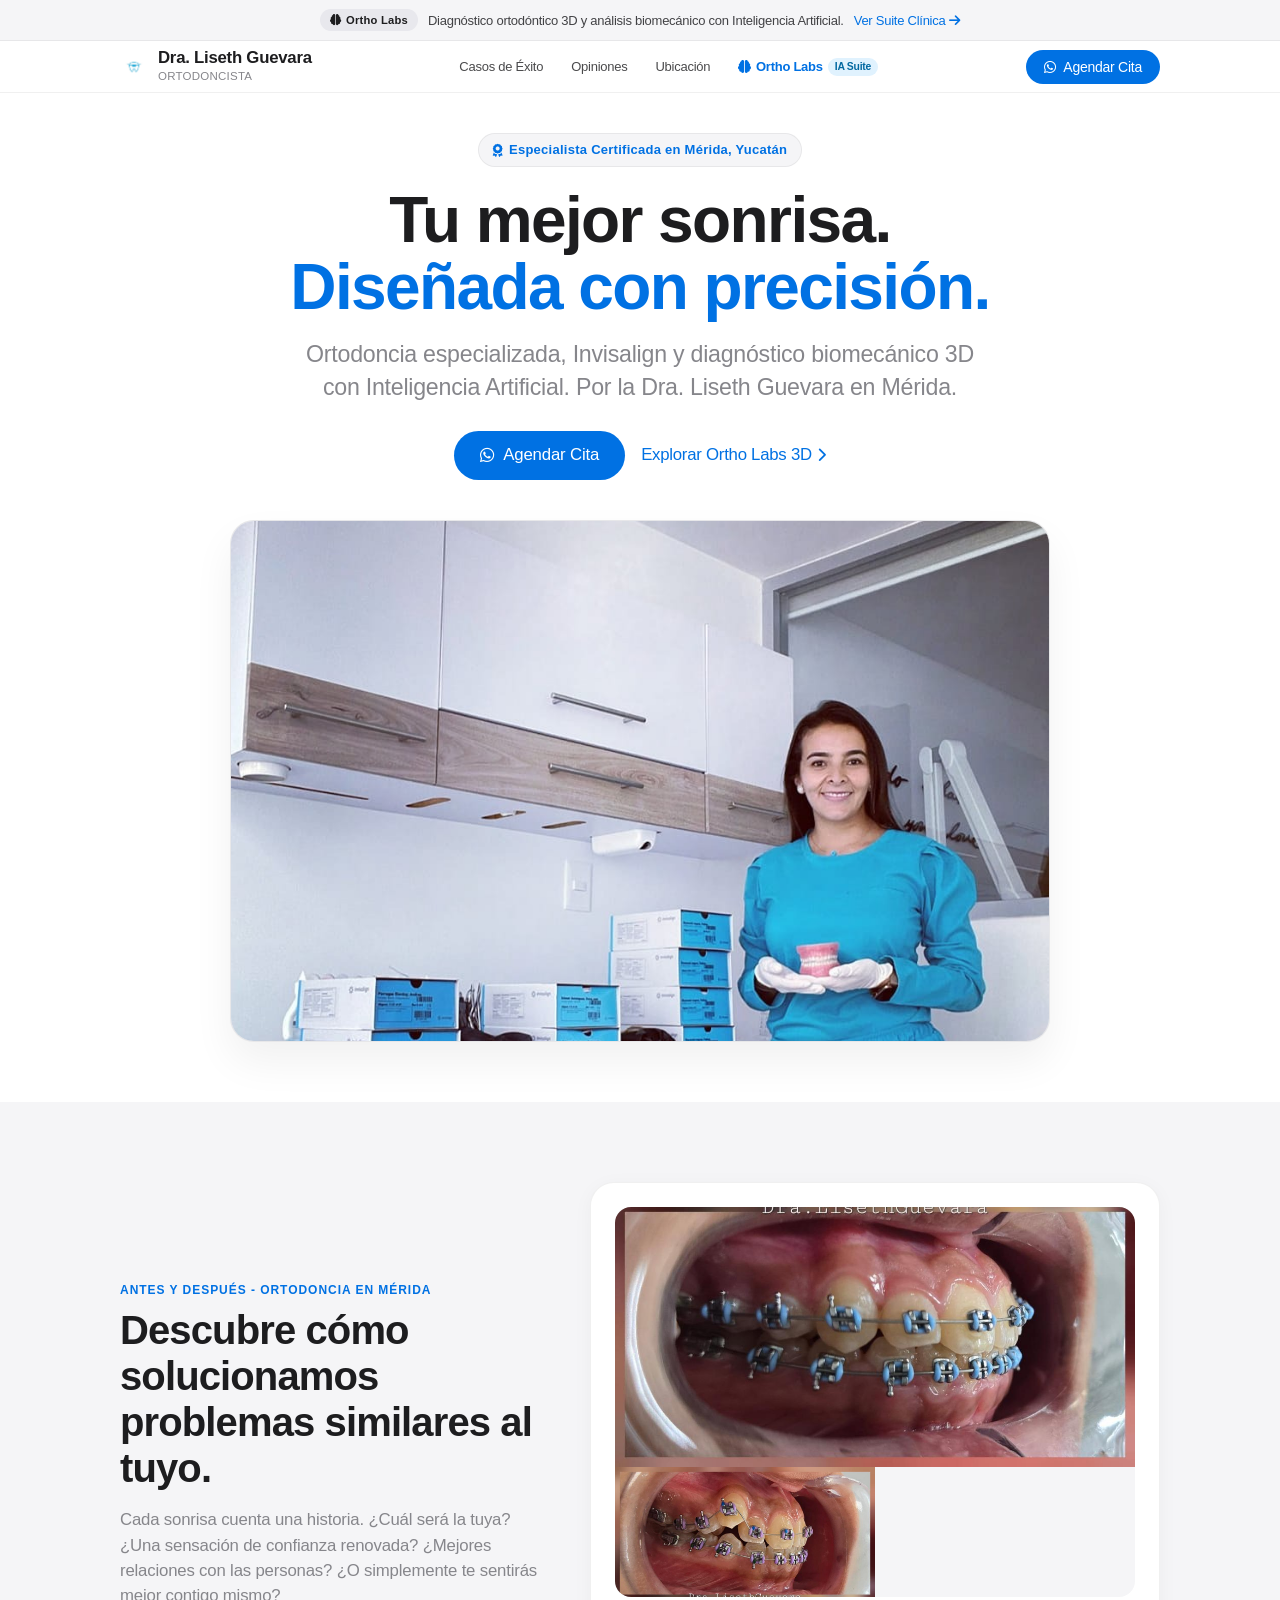
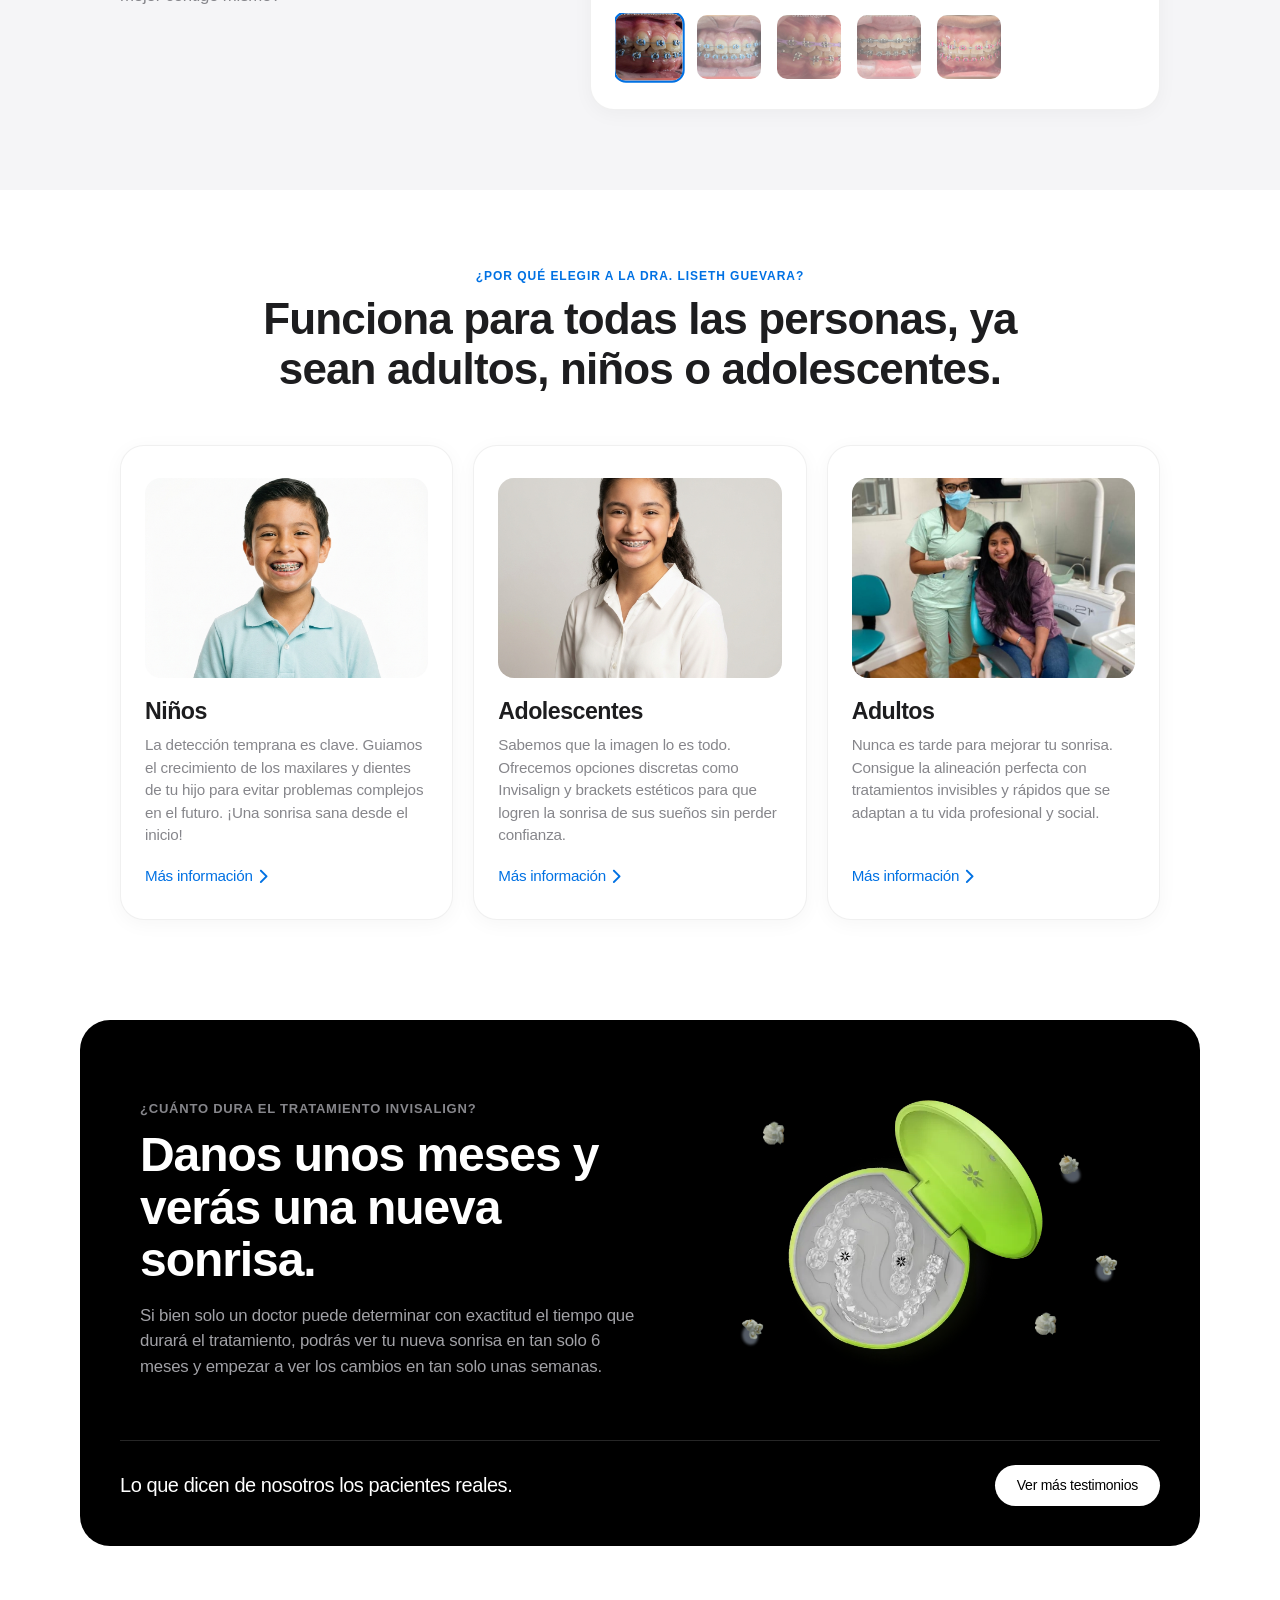
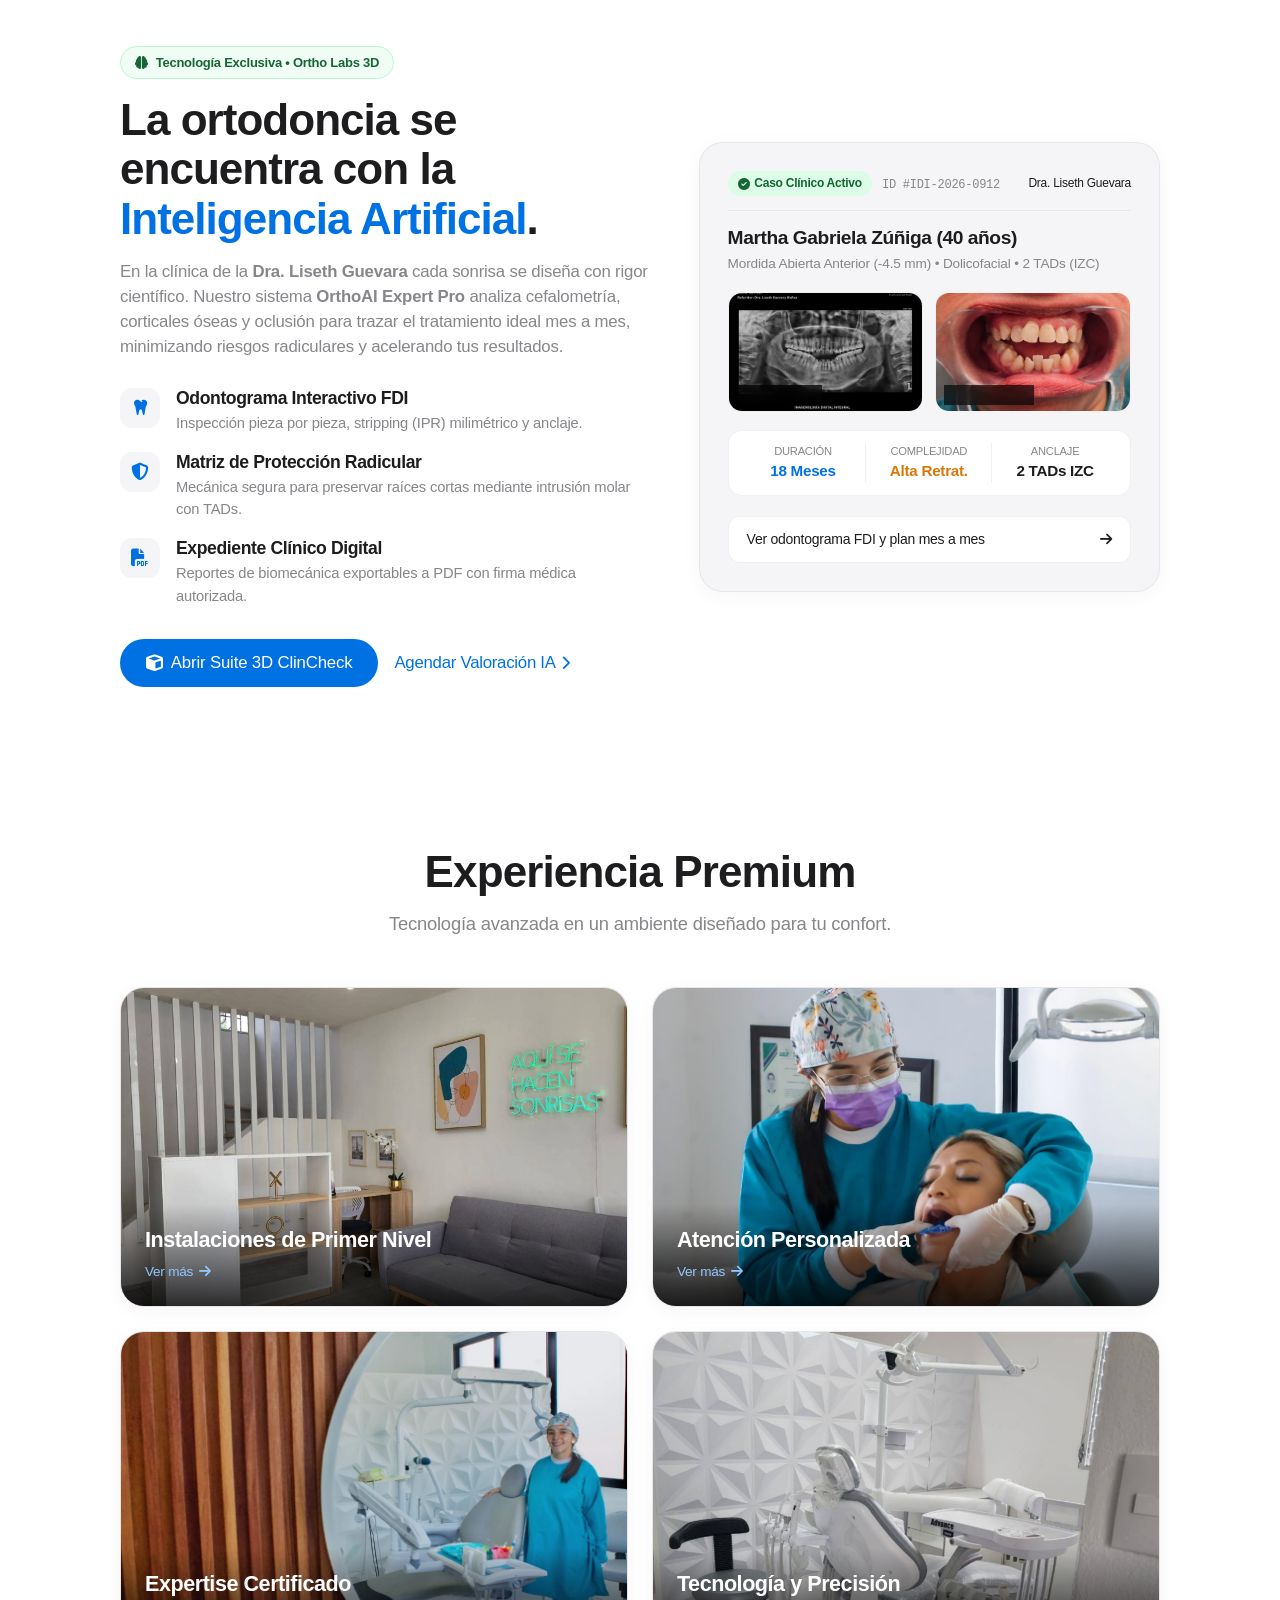
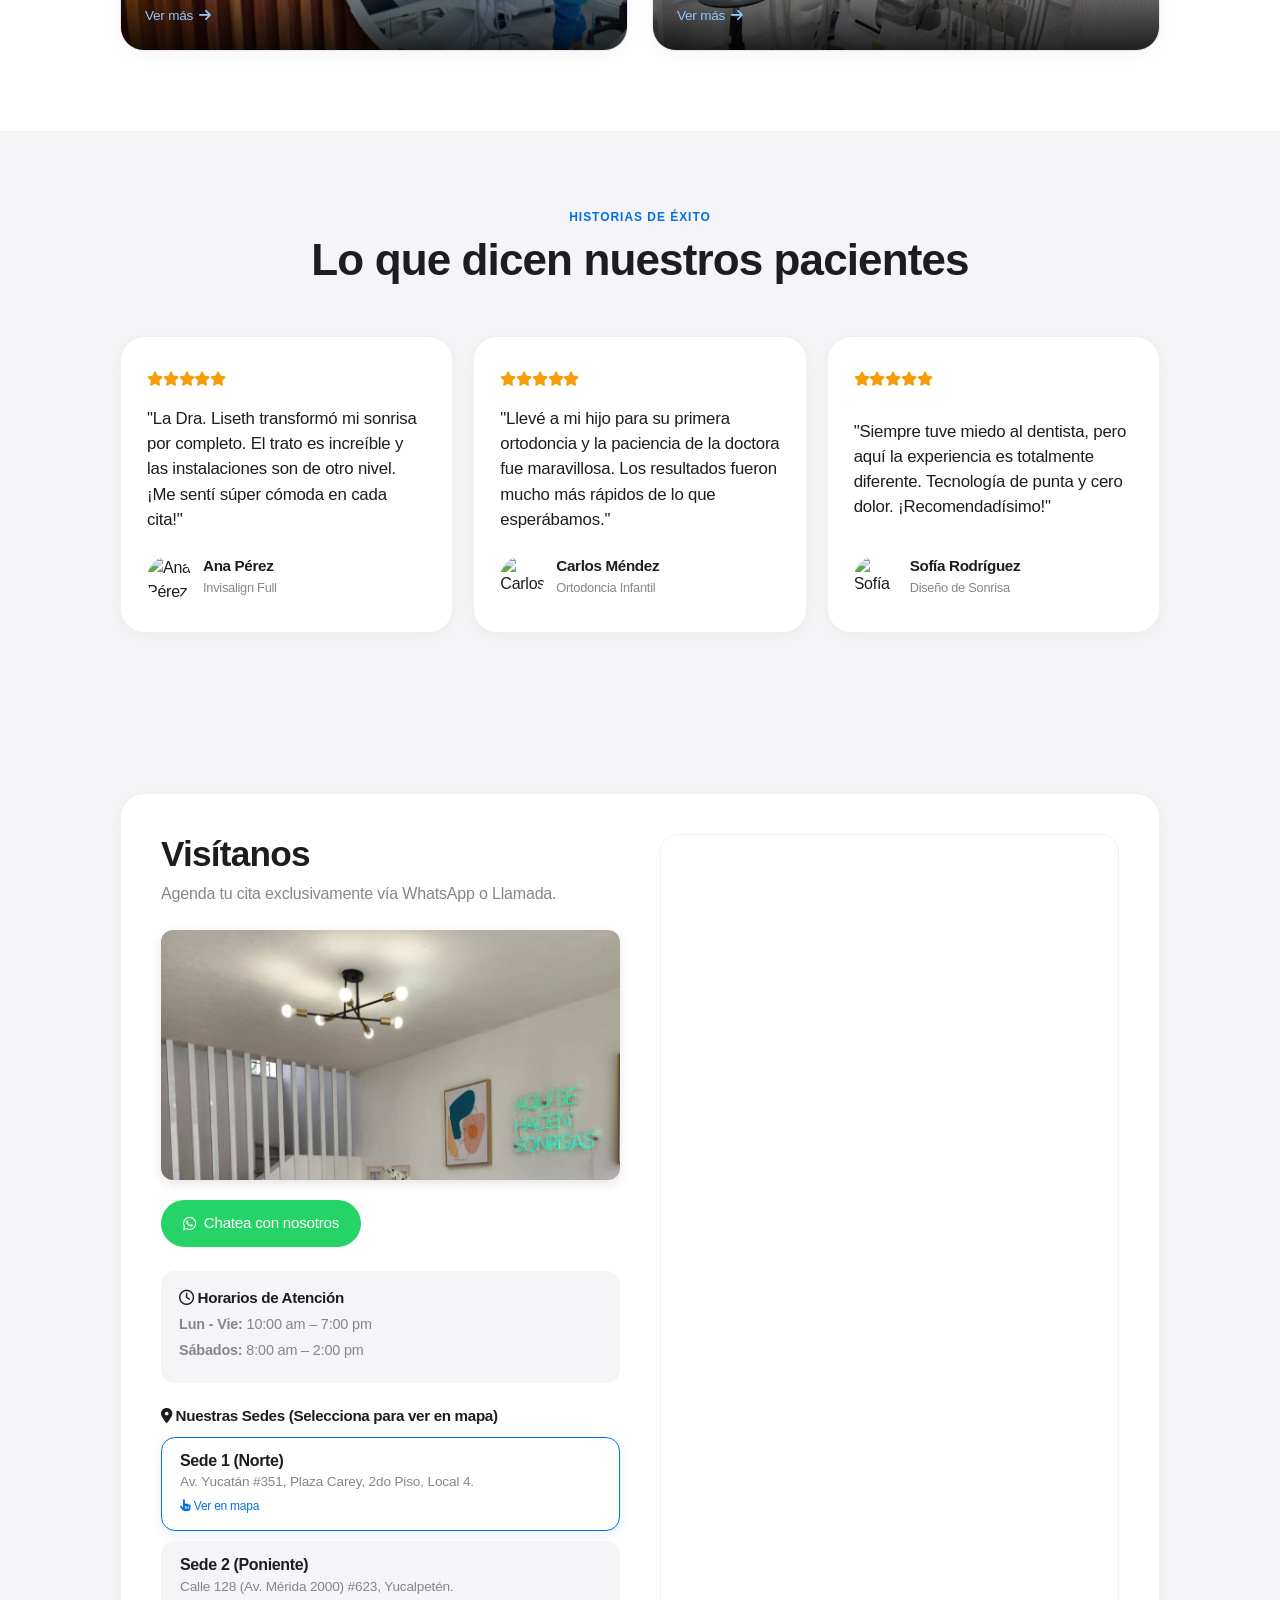
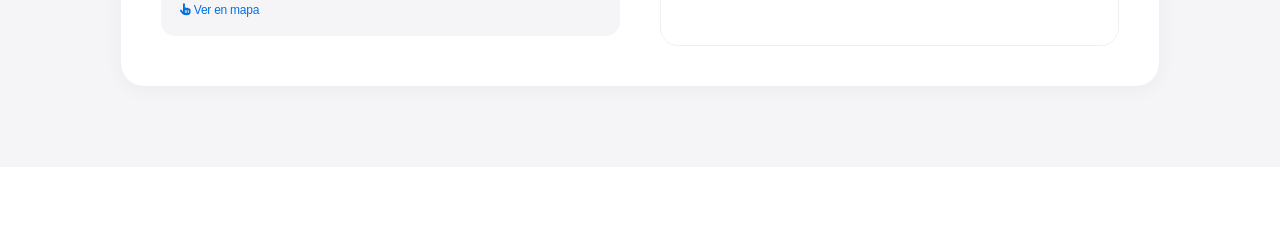
==== commit d29d743e: "feat(ui): complete Apple-inspired mobile-first redesign across all sections and OrthoAI 3D suite" ====
--- a/index.html
+++ b/index.html
@@ -3,7 +3,10 @@
 
 <head>
     <meta charset="UTF-8">
-    <meta name="viewport" content="width=device-width, initial-scale=1.0">
+    <meta name="viewport" content="width=device-width, initial-scale=1.0, viewport-fit=cover">
+    <meta name="apple-mobile-web-app-capable" content="yes">
+    <meta name="apple-mobile-web-app-status-bar-style" content="default">
+    <meta name="theme-color" content="#ffffff">
     <title>Ortodoncia en Mérida | Dra. Liseth Guevara - Brackets e Invisalign</title>
     <meta name="description"
         content="Especialista en ortodoncia para niños, adolescentes y adultos en Mérida, Yucatán. Tratamientos de brackets, Invisalign y estética dental. ¡Agenda tu cita hoy!">
@@ -151,20 +154,20 @@
                     <i class="fas fa-award"></i> Especialista Certificada en Mérida, Yucatán
                 </div>
                 <h1 class="hero-title">
-                    Realza tu belleza con la <br>
-                    <span class="text-highlight">Dra. Liseth Guevara</span>
+                    Tu mejor sonrisa.<br>
+                    <span class="text-highlight">Diseñada con precisión.</span>
                 </h1>
                 <p class="hero-subtitle">
-                    Tu transformación comienza aquí. Ortodoncia especializada y estética dental avanzada con brackets e Invisalign.
+                    Ortodoncia especializada, Invisalign y diagnóstico biomecánico 3D con Inteligencia Artificial. Por la Dra. Liseth Guevara en Mérida.
                 </p>
 
                 <div class="hero-cta-group">
                     <a href="https://wa.me/529996025731?text=Hola,%20quisiera%20agendar%20una%20cita" target="_blank"
-                        class="btn btn-primary btn-lg pulse-animation">
-                        <i class="fab fa-whatsapp"></i> Agendar Cita Ahora
+                        class="btn btn-primary btn-lg">
+                        <i class="fab fa-whatsapp"></i> Agendar Cita
                     </a>
-                    <a href="ortho-labs.html" class="btn btn-outline-primary btn-lg">
-                        <i class="fas fa-brain"></i> Conocer Ortho Labs
+                    <a href="ortho-labs.html" class="apple-link-cta">
+                        Explorar Ortho Labs 3D <i class="fas fa-chevron-right"></i>
                     </a>
                 </div>
             </div>
@@ -225,7 +228,7 @@
                     <p>La detección temprana es clave. Guiamos el crecimiento de los maxilares y dientes de tu hijo para
                         evitar problemas complejos en el futuro. ¡Una sonrisa sana desde el inicio!</p>
                     <a href="https://wa.me/529996025731?text=Hola,%20me%20interesa%20ortodoncia%20para%20niños"
-                        class="audience-link">Más información <i class="fas fa-arrow-circle-right"></i></a>
+                        class="audience-link">Más información <i class="fas fa-chevron-right"></i></a>
                 </div>
 
                 <!-- Adolescentes -->
@@ -238,7 +241,7 @@
                     <p>Sabemos que la imagen lo es todo. Ofrecemos opciones discretas como Invisalign y brackets
                         estéticos para que logren la sonrisa de sus sueños sin perder confianza.</p>
                     <a href="https://wa.me/529996025731?text=Hola,%20me%20interesa%20ortodoncia%20para%20adolescentes"
-                        class="audience-link">Más información <i class="fas fa-arrow-circle-right"></i></a>
+                        class="audience-link">Más información <i class="fas fa-chevron-right"></i></a>
                 </div>
 
                 <!-- Adultos -->
@@ -250,7 +253,7 @@
                     <p>Nunca es tarde para mejorar tu sonrisa. Consigue la alineación perfecta con tratamientos
                         invisibles y rápidos que se adaptan a tu vida profesional y social.</p>
                     <a href="https://wa.me/529996025731?text=Hola,%20me%20interesa%20ortodoncia%20para%20adultos"
-                        class="audience-link">Más información <i class="fas fa-arrow-circle-right"></i></a>
+                        class="audience-link">Más información <i class="fas fa-chevron-right"></i></a>
                 </div>
             </div>
         </div>
@@ -296,10 +299,10 @@
                 <div class="ortho-labs-text-col">
                     <div class="ortho-tag-badge">
                         <i class="fas fa-brain"></i>
-                        <span>Tecnología Exclusiva • Ortho Labs</span>
+                        <span>Tecnología Exclusiva &bull; Ortho Labs 3D</span>
                     </div>
                     <h2 class="ortho-labs-heading">
-                        Diagnóstico con Inteligencia Artificial y <span class="text-highlight-teal">Planificación Biomecánica</span>
+                        La ortodoncia se encuentra con la <span class="text-highlight-teal">Inteligencia Artificial</span>.
                     </h2>
                     <p class="ortho-labs-description">
                         En la clínica de la <strong>Dra. Liseth Guevara</strong> cada sonrisa se diseña con rigor científico. Nuestro sistema <strong>OrthoAI Expert Pro</strong> analiza cefalometría, corticales óseas y oclusión para trazar el tratamiento ideal mes a mes, minimizando riesgos radiculares y acelerando tus resultados.
@@ -330,11 +333,11 @@
                     </div>
 
                     <div class="ortho-actions-row">
-                        <a href="ortho-labs.html" class="btn btn-ortho-primary btn-lg">
-                            <i class="fas fa-flask"></i> Explorar Suite Ortho Labs
+                        <a href="ortho-labs.html" class="btn btn-primary btn-lg">
+                            <i class="fas fa-cube"></i> Abrir Suite 3D ClinCheck
                         </a>
-                        <a href="https://wa.me/529996025731?text=Hola%20Dra.%20Liseth,%20me%20gustar%C3%ADa%20una%20valoraci%C3%B3n%20con%20an%C3%A1lisis%20de%20Ortho%20Labs" target="_blank" class="btn btn-outline-white btn-lg">
-                            <i class="fab fa-whatsapp"></i> Agendar Valoración IA
+                        <a href="https://wa.me/529996025731?text=Hola%20Dra.%20Liseth,%20me%20gustar%C3%ADa%20una%20valoraci%C3%B3n%20con%20an%C3%A1lisis%20de%20Ortho%20Labs" target="_blank" class="apple-link-cta">
+                            Agendar Valoración IA <i class="fas fa-chevron-right"></i>
                         </a>
                     </div>
                 </div>
--- a/styles.css
+++ b/styles.css
@@ -1,54 +1,84 @@
+/* ==========================================================================
+   DRA. LISETH GUEVARA — ORTODONCIA & ORTHO LABS
+   APPLE DESIGN SYSTEM (HUMAN INTERFACE GUIDELINES • MOBILE-FIRST)
+   ========================================================================== */
+
 :root {
-    /* Invisalign-inspired Palette */
-    --primary: #1E3968;
-    /* Deep Navy */
-    --primary-hover: #152a4d;
-    --action: #0077C8;
-    /* Bright Blue */
-    --action-hover: #0062a3;
-    --accent: #00BFB3;
-    /* Cyan/Teal */
-    --white: #FFFFFF;
-    --light-gray: #F2F2F2;
-    --text-dark: #333333;
-    --text-light: #666666;
-
-    /* Spacing & Layout */
-    --container-width: 1140px;
-    --header-height: 80px;
-    --radius-btn: 50px;
-    --radius-card: 12px;
-
-    /* Shadows */
-    --shadow-card: 0 4px 12px rgba(0, 0, 0, 0.08);
-    --shadow-hover: 0 8px 24px rgba(0, 0, 0, 0.12);
-}
-
+    /* Apple Palette */
+    --apple-black: #1d1d1f;
+    --apple-dark-gray: #424245;
+    --apple-gray: #86868b;
+    --apple-light-gray: #d2d2d7;
+    --apple-bg: #ffffff;
+    --apple-subtle: #f5f5f7;
+    --apple-card-border: rgba(0, 0, 0, 0.06);
+    --apple-blue: #0071e3;
+    --apple-blue-hover: #0077ed;
+    --apple-blue-focus: rgba(0, 113, 227, 0.35);
+    --apple-green: #34c759;
+    --apple-nav-bg: rgba(255, 255, 255, 0.82);
+
+    /* Legacy Variables mapped to Apple System */
+    --primary: var(--apple-black);
+    --primary-hover: #000000;
+    --action: var(--apple-blue);
+    --action-hover: var(--apple-blue-hover);
+    --accent: var(--apple-blue);
+    --white: #ffffff;
+    --light-gray: var(--apple-subtle);
+    --text-dark: var(--apple-black);
+    --text-light: var(--apple-gray);
+
+    /* Layout & Spacing */
+    --container-width: 1080px;
+    --header-height: 52px;
+    --announcement-height: 40px;
+    --radius-btn: 980px;
+    --radius-card: 24px;
+    --radius-pill: 980px;
+
+    /* Apple Shadows */
+    --shadow-card: 0 4px 20px rgba(0, 0, 0, 0.04);
+    --shadow-hover: 0 12px 32px rgba(0, 0, 0, 0.08);
+}
+
+/* --- Base & Reset --- */
 * {
     margin: 0;
     padding: 0;
     box-sizing: border-box;
+    -webkit-font-smoothing: antialiased;
+    -moz-osx-font-smoothing: grayscale;
+}
+
+html {
+    scroll-behavior: smooth;
+    font-size: 16px;
 }
 
 body {
-    font-family: 'Inter', sans-serif;
-    color: var(--text-dark);
-    background-color: var(--white);
-    line-height: 1.6;
+    font-family: -apple-system, BlinkMacSystemFont, "SF Pro Text", "SF Pro Display", "Helvetica Neue", Helvetica, Arial, sans-serif;
+    color: var(--apple-black);
+    background-color: var(--apple-bg);
+    line-height: 1.47;
+    letter-spacing: -0.016em;
     overflow-x: hidden;
-    padding-bottom: 60px;
-    /* Space for sticky CTA on mobile */
-}
-
-h1,
-h2,
-h3,
-h4,
-h5,
-.logo-text {
-    font-family: 'Outfit', sans-serif;
-    color: var(--primary);
-    font-weight: 700;
+    padding-bottom: 76px; /* Space for floating mobile CTA */
+}
+
+h1, h2, h3, h4, h5, h6, .logo-text {
+    font-family: -apple-system, BlinkMacSystemFont, "SF Pro Display", "SF Pro Text", "Helvetica Neue", Helvetica, Arial, sans-serif;
+    color: var(--apple-black);
+    font-weight: 600;
+    letter-spacing: -0.022em;
+    line-height: 1.15;
+}
+
+p {
+    color: var(--apple-gray);
+    font-size: 1.05rem;
+    line-height: 1.5;
+    letter-spacing: -0.011em;
 }
 
 a {
@@ -57,21 +87,81 @@
     transition: all 0.2s ease;
 }
 
+img {
+    max-width: 100%;
+    height: auto;
+    display: block;
+}
+
 .container {
     max-width: var(--container-width);
     margin: 0 auto;
     padding: 0 20px;
 }
 
-/* --- Navigation --- */
+/* --- Apple Announcement Bar (Top) --- */
+.top-announcement-bar {
+    background-color: var(--apple-subtle);
+    border-bottom: 1px solid var(--apple-card-border);
+    font-size: 0.8125rem;
+    color: var(--apple-black);
+    text-align: center;
+    padding: 9px 16px;
+    position: relative;
+    z-index: 999;
+}
+
+.announcement-content {
+    display: flex;
+    align-items: center;
+    justify-content: center;
+    gap: 10px;
+    flex-wrap: wrap;
+}
+
+.announcement-pill {
+    background: #e8e8ed;
+    color: var(--apple-black);
+    font-size: 0.7rem;
+    font-weight: 600;
+    padding: 3px 10px;
+    border-radius: var(--radius-pill);
+    letter-spacing: 0.02em;
+    display: inline-flex;
+    align-items: center;
+    gap: 5px;
+}
+
+.announcement-text {
+    color: var(--apple-dark-gray);
+    font-weight: 400;
+}
+
+.announcement-link {
+    color: var(--apple-blue);
+    font-weight: 500;
+    display: inline-flex;
+    align-items: center;
+    gap: 4px;
+}
+
+.announcement-link:hover {
+    color: var(--apple-blue-hover);
+    text-decoration: underline;
+}
+
+/* --- Apple Frosted Navigation Bar --- */
 .navbar {
     height: var(--header-height);
-    background: var(--white);
-    position: fixed;
+    background: var(--apple-nav-bg);
+    backdrop-filter: saturate(180%) blur(20px);
+    -webkit-backdrop-filter: saturate(180%) blur(20px);
+    border-bottom: 1px solid var(--apple-card-border);
+    position: sticky;
     top: 0;
     width: 100%;
     z-index: 1000;
-    box-shadow: 0 2px 10px rgba(0, 0, 0, 0.05);
+    transition: background 0.3s ease;
 }
 
 .nav-container {
@@ -84,1292 +174,157 @@
 .logo {
     display: flex;
     align-items: center;
-    gap: 12px;
+    gap: 10px;
     text-decoration: none;
 }
 
 .logo-icon {
-    height: 50px;
-    /* Adjust based on navbar height */
+    height: 28px;
     width: auto;
+    border-radius: 6px;
 }
 
 .logo-text-group {
     display: flex;
     flex-direction: column;
-    line-height: 1.2;
 }
 
 .logo-text {
-    font-size: 1.4rem;
-    letter-spacing: -0.5px;
-    color: var(--primary);
+    font-size: 1.05rem;
+    font-weight: 600;
+    color: var(--apple-black);
+    letter-spacing: -0.015em;
+    line-height: 1.1;
 }
 
 .logo-sub {
-    font-size: 0.9rem;
-    color: var(--action);
+    font-size: 0.72rem;
+    color: var(--apple-gray);
     font-weight: 500;
+    letter-spacing: 0.02em;
     text-transform: uppercase;
-    letter-spacing: 1px;
 }
 
 .nav-links {
     display: flex;
-    gap: 32px;
+    align-items: center;
+    gap: 28px;
 }
 
 .nav-links a {
-    font-size: 1rem;
+    font-size: 0.8125rem;
+    font-weight: 400;
+    color: var(--apple-black);
+    opacity: 0.8;
+    transition: opacity 0.2s, color 0.2s;
+}
+
+.nav-links a:hover {
+    opacity: 1;
+    color: var(--apple-blue);
+}
+
+.nav-ortho-labs-link {
+    color: var(--apple-blue) !important;
+    font-weight: 600 !important;
+    opacity: 1 !important;
+    display: inline-flex !important;
+    align-items: center;
+    gap: 5px;
+}
+
+.nav-badge {
+    font-size: 0.65rem;
+    background: #e0f2fe;
+    color: #0369a1;
+    padding: 1px 7px;
+    border-radius: var(--radius-pill);
+    font-weight: 600;
+}
+
+.nav-actions {
+    display: flex;
+    align-items: center;
+}
+
+/* --- Apple Buttons & Link CTAs --- */
+.btn {
+    display: inline-flex;
+    align-items: center;
+    justify-content: center;
+    gap: 8px;
+    border-radius: var(--radius-btn);
+    font-size: 0.875rem;
     font-weight: 500;
-    color: var(--text-dark);
-}
-
-.nav-links a:hover {
-    color: var(--action);
-}
-
-.nav-actions {
-    display: flex;
-    align-items: center;
+    cursor: pointer;
+    transition: all 0.2s ease;
+    border: none;
+    text-decoration: none;
+}
+
+.btn-primary {
+    background-color: var(--apple-blue);
+    color: var(--white);
+    padding: 7px 18px;
+    font-size: 0.875rem;
+}
+
+.btn-primary:hover {
+    background-color: var(--apple-blue-hover);
+    color: var(--white);
+    transform: none;
+}
+
+.btn-lg {
+    padding: 12px 26px;
+    font-size: 1.05rem;
+    font-weight: 400;
+    letter-spacing: -0.01em;
+}
+
+.btn-outline-primary {
+    background: transparent;
+    color: var(--apple-blue);
+    border: 1px solid var(--apple-blue);
+    padding: 11px 24px;
+}
+
+.btn-outline-primary:hover {
+    background: #f0f7ff;
+    color: var(--apple-blue-hover);
+}
+
+.apple-link-cta {
+    color: var(--apple-blue);
+    font-size: 1.05rem;
+    font-weight: 400;
+    display: inline-flex;
+    align-items: center;
+    gap: 5px;
+    transition: gap 0.2s;
+}
+
+.apple-link-cta:hover {
+    color: var(--apple-blue-hover);
+    text-decoration: underline;
+    gap: 8px;
+}
+
+.apple-link-cta i {
+    font-size: 0.85em;
 }
 
 .mobile-menu-btn {
     display: none;
     background: none;
     border: none;
-    font-size: 1.5rem;
-    color: var(--primary);
+    font-size: 1.25rem;
+    color: var(--apple-black);
     cursor: pointer;
-}
-
-/* --- Buttons --- */
-.btn {
-    padding: 12px 28px;
-    border-radius: var(--radius-btn);
-    font-weight: 700;
-    font-size: 1rem;
-    cursor: pointer;
-    display: inline-flex;
-    align-items: center;
-    justify-content: center;
-    gap: 8px;
-    transition: all 0.2s ease;
-    text-align: center;
-}
-
-.btn-primary {
-    background: var(--action);
-    color: var(--white);
-    border: 2px solid var(--action);
-}
-
-.btn-primary:hover {
-    background: var(--action-hover);
-    border-color: var(--action-hover);
-    transform: translateY(-2px);
-}
-
-.btn-lg {
-    padding: 16px 40px;
-    font-size: 1.1rem;
-}
-
-.pulse-animation {
-    animation: pulse 2s infinite;
-}
-
-@keyframes pulse {
-    0% {
-        box-shadow: 0 0 0 0 rgba(0, 119, 200, 0.4);
-    }
-
-    70% {
-        box-shadow: 0 0 0 15px rgba(0, 119, 200, 0);
-    }
-
-    100% {
-        box-shadow: 0 0 0 0 rgba(0, 119, 200, 0);
-    }
-}
-
-/* --- Hero Section --- */
-.hero {
-    padding-top: calc(var(--header-height) + 40px);
-    padding-bottom: 80px;
-    background-color: var(--white);
-    position: relative;
-    overflow: hidden;
-}
-
-.hero-container {
-    display: grid;
-    grid-template-columns: 1fr 1fr;
-    gap: 60px;
-    align-items: center;
-}
-
-.hero-title {
-    font-size: 3.5rem;
-    line-height: 1.1;
-    margin-bottom: 24px;
-}
-
-.text-highlight {
-    color: var(--action);
-}
-
-.hero-subtitle {
-    font-size: 1.25rem;
-    color: var(--text-light);
-    margin-bottom: 40px;
-    font-weight: 300;
-}
-
-.hero-img-container {
-    border-radius: 20px;
-    overflow: hidden;
-    box-shadow: var(--shadow-card);
-}
-
-.hero-img {
-    width: 100%;
-    display: block;
-}
-
-/* --- Gallery Redesign (Master-Detail) --- */
-.gallery-redesign-container {
-    display: grid;
-    grid-template-columns: 1fr 1fr;
-    gap: 60px;
-    align-items: center;
-}
-
-.gallery-text-col {
-    padding-right: 20px;
-}
-
-.gallery-subtitle {
-    font-size: 0.9rem;
-    color: var(--action);
-    text-transform: uppercase;
-    letter-spacing: 1px;
-    font-weight: 700;
-    margin-bottom: 15px;
-}
-
-.gallery-title {
-    font-size: 2.5rem;
-    line-height: 1.2;
-    margin-bottom: 20px;
-    color: #333;
-}
-
-.gallery-desc {
-    font-size: 1.1rem;
-    color: var(--text-light);
-    line-height: 1.6;
-}
-
-.gallery-visuals-col {
-    display: flex;
-    flex-direction: column;
-    gap: 20px;
-}
-
-.main-slider-wrapper {
-    width: 100%;
-    aspect-ratio: 1 / 1;
-    /* Square-ish */
-    position: relative;
-    border-radius: 12px;
-    overflow: hidden;
-    box-shadow: var(--shadow-card);
-}
-
-.img-comp-container {
-    position: relative;
-    height: 100%;
-    /* Fill wrapper */
-    width: 100%;
-    overflow: hidden;
-}
-
-.img-comp-img {
-    position: absolute;
-    width: auto;
-    height: auto;
-    overflow: hidden;
-}
-
-.img-comp-img img {
-    display: block;
-    height: 100%;
-    width: auto;
-    object-fit: cover;
-    /* Ensure it covers the area */
-}
-
-/* Custom Pill Handle */
-.img-comp-slider {
-    position: absolute;
-    z-index: 9;
-    cursor: ew-resize;
-    width: 120px;
-    /* Pill width */
-    height: 40px;
-    background-color: var(--white);
-    border: 2px solid var(--action);
-    /* Green/Blue border */
-    border-radius: 30px;
-    display: flex;
-    align-items: center;
-    justify-content: center;
-    color: var(--text-dark);
-    font-size: 0.9rem;
-    font-weight: 700;
-    top: 85% !important;
-    /* Position near bottom */
-    transform: translate(-50%, -50%);
-    box-shadow: 0 4px 10px rgba(0, 0, 0, 0.2);
-}
-
-.img-comp-slider::after {
-    content: "< Deslizar >";
-    color: var(--text-dark);
-}
-
-.img-comp-slider i {
-    display: none;
-    /* Hide old icon */
-}
-
-/* Thumbnails */
-.thumbnails-row {
-    display: flex;
-    gap: 10px;
-    overflow-x: auto;
-    padding-bottom: 10px;
-}
-
-.thumb-item {
-    width: 80px;
-    height: 80px;
-    border-radius: 8px;
-    overflow: hidden;
-    cursor: pointer;
-    opacity: 0.6;
-    transition: all 0.2s;
-    border: 2px solid transparent;
-    flex-shrink: 0;
-}
-
-.thumb-item img {
-    width: 100%;
-    height: 100%;
-    object-fit: cover;
-}
-
-.thumb-item:hover {
-    opacity: 0.8;
-}
-
-.thumb-item.active {
-    opacity: 1;
-    border-color: var(--action);
-    transform: scale(1.05);
-}
-
-@media (max-width: 768px) {
-    .gallery-redesign-container {
-        grid-template-columns: 1fr;
-    }
-
-    .gallery-text-col {
-        text-align: center;
-        padding-right: 0;
-        margin-bottom: 30px;
-    }
-}
-
-/* --- Audience Section --- */
-#audience {
-    padding-bottom: 100px;
-}
-
-.audience-grid {
-    display: grid;
-    grid-template-columns: repeat(auto-fit, minmax(280px, 1fr));
-    gap: 40px;
-    text-align: center;
-    margin-top: 40px;
-}
-
-.audience-item {
-    display: flex;
-    flex-direction: column;
-    align-items: center;
-}
-
-.audience-img-circle {
-    width: 200px;
-    height: 200px;
-    border-radius: 50%;
-    overflow: hidden;
-    margin-bottom: 25px;
-    box-shadow: var(--shadow-card);
-    transition: transform 0.3s ease;
-}
-
-.audience-item:hover .audience-img-circle {
-    transform: scale(1.05);
-}
-
-.audience-img-circle img {
-    width: 100%;
-    height: 100%;
-    object-fit: cover;
-}
-
-.audience-item h3 {
-    font-size: 1.5rem;
-    color: var(--text-dark);
-    margin-bottom: 15px;
-    font-weight: 700;
-}
-
-.audience-item p {
-    color: var(--text-light);
-    font-size: 0.95rem;
-    line-height: 1.6;
-    margin-bottom: 20px;
-    max-width: 300px;
-    /* Limit line length for readability */
-}
-
-.audience-link {
-    color: var(--action);
-    /* Blue link */
-    font-weight: 700;
-    text-decoration: underline;
-    display: inline-flex;
-    align-items: center;
-    gap: 8px;
-    transition: color 0.2s;
-}
-
-.audience-link:hover {
-    color: var(--primary);
-}
-
-.audience-link i {
-    font-size: 1.1rem;
-}
-
-/* --- 3D Promo Section --- */
-.promo-3d-section {
-    background-color: #0077C8;
-    color: var(--white);
-    padding-top: 100px;
-    padding-bottom: 0;
-    position: relative;
-    overflow: hidden;
-    /* "No se salgan" - Contained */
-    z-index: 10;
-}
-
-.promo-3d-container {
-    display: flex;
-    align-items: center;
-    position: relative;
-    min-height: 400px;
-}
-
-.promo-3d-content {
-    max-width: 50%;
-    position: relative;
-    z-index: 30;
-    /* Text ON TOP of everything */
-}
-
-.promo-subtitle {
-    font-size: 0.8rem;
-    text-transform: uppercase;
-    letter-spacing: 1px;
-    font-weight: 700;
-    margin-bottom: 15px;
-    opacity: 0.9;
-}
-
-.promo-title {
-    font-size: 2.5rem;
-    line-height: 1.1;
-    margin-bottom: 20px;
-    color: var(--white);
-}
-
-.promo-desc {
-    font-size: 1rem;
-    line-height: 1.6;
-    opacity: 0.9;
-    max-width: 450px;
-}
-
-.promo-3d-visuals {
-    position: absolute;
-    right: -300px;
-    top: -150px;
-    width: 900px;
-    height: 900px;
-    pointer-events: none;
-    z-index: 10;
-}
-
-.promo-case-img {
-    width: 100%;
-    height: auto;
-    transform: rotate(5deg);
-    filter: drop-shadow(-20px 40px 60px rgba(0, 0, 0, 0.5));
-    position: relative;
-    z-index: 1;
-}
-
-/* Floating Popcorn */
-.popcorn {
-    position: absolute;
-    z-index: 2;
-    animation: float 6s ease-in-out infinite;
-    filter: drop-shadow(0 10px 20px rgba(0, 0, 0, 0.2));
-}
-
-/* --- Specific Positions (Contained & Larger) --- */
-
-/* P1: Bottom Left (Large, Blurry) */
-.popcorn.p1 {
-    width: 180px;
-    /* Larger */
-    bottom: 50px;
-    /* Contained */
-    left: -400px;
-    /* Closer to center */
-    filter: blur(4px);
-    z-index: 20;
-    transform: rotate(45deg);
-}
-
-/* P2: Top Center */
-.popcorn.p2 {
-    width: 100px;
-    top: 50px;
-    /* Contained */
-    left: -200px;
-    transform: rotate(-15deg);
-    z-index: 20;
-}
-
-/* P3: Middle Left (Avoid text) */
-.popcorn.p3 {
-    width: 80px;
-    top: 30%;
-    left: -450px;
-    animation-delay: 1s;
-    transform: rotate(10deg);
-}
-
-/* P4: Bottom Center */
-.popcorn.p4 {
-    width: 120px;
-    bottom: 80px;
-    /* Contained */
-    left: -150px;
-    filter: blur(2px);
-    animation-delay: 2s;
-    z-index: 20;
-}
-
-/* P5: Top Right */
-.popcorn.p5 {
-    width: 70px;
-    top: 150px;
-    right: 200px;
-    animation-delay: 3s;
-}
-
-/* P6: Bottom Right */
-.popcorn.p6 {
-    width: 90px;
-    bottom: 250px;
-    right: 350px;
-    animation-delay: 1.5s;
-    transform: rotate(-30deg);
-}
-
-@keyframes float {
-
-    0%,
-    100% {
-        transform: translateY(0) rotate(0deg);
-    }
-
-    50% {
-        transform: translateY(-15px) rotate(5deg);
-    }
-}
-
-.promo-bottom-bar {
-    text-align: center;
-    padding: 60px 20px;
-    border-top: 1px solid rgba(255, 255, 255, 0.1);
-    margin-top: 50px;
-    position: relative;
-    z-index: 20;
-    /* Ensure text is on top */
-}
-
-.promo-bottom-bar {
-    text-align: center;
-    padding: 60px 20px;
-    border-top: 1px solid rgba(255, 255, 255, 0.1);
-    margin-top: 50px;
-    position: relative;
-    z-index: 2;
-}
-
-.promo-bottom-bar h3 {
-    color: var(--white);
-    font-size: 1.8rem;
-    margin-bottom: 30px;
-}
-
-.btn-white {
-    background: var(--white);
-    color: var(--action);
-    padding: 15px 35px;
-    border-radius: 50px;
-    font-weight: 700;
-    font-size: 1.1rem;
-    box-shadow: 0 4px 15px rgba(0, 0, 0, 0.1);
-}
-
-.btn-white:hover {
-    background: #f0f0f0;
-    transform: translateY(-2px);
-}
-
-@media (max-width: 992px) {
-    .promo-3d-container {
-        flex-direction: column;
-        text-align: center;
-    }
-
-    .promo-3d-content {
-        max-width: 100%;
-        margin-bottom: 300px;
-        /* Space for image */
-    }
-
-    .promo-3d-visuals {
-        right: 50%;
-        transform: translateX(50%);
-        top: auto;
-        bottom: -50px;
-        width: 400px;
-        height: auto;
-    }
-
-    .promo-desc {
-        margin: 0 auto;
-    }
-}
-
-/* --- Premium Testimonials Section --- */
-#testimonios {
-    padding-bottom: 100px;
-}
-
-.testimonials-grid {
-    display: grid;
-    grid-template-columns: repeat(auto-fit, minmax(300px, 1fr));
-    gap: 30px;
-    margin-top: 50px;
-}
-
-.testimonial-card {
-    background: var(--white);
-    padding: 30px;
-    border-radius: 20px;
-    box-shadow: 0 10px 30px rgba(0, 0, 0, 0.05);
-    transition: transform 0.3s ease, box-shadow 0.3s ease;
-    display: flex;
-    flex-direction: column;
-    justify-content: space-between;
-}
-
-.testimonial-card:hover {
-    transform: translateY(-5px);
-    box-shadow: 0 15px 40px rgba(0, 0, 0, 0.1);
-}
-
-.stars {
-    color: #FFD700;
-    /* Gold */
-    font-size: 1.1rem;
-    margin-bottom: 20px;
-}
-
-.testimonial-text {
-    font-size: 1.05rem;
-    line-height: 1.6;
-    color: var(--text-dark);
-    font-style: italic;
-    margin-bottom: 25px;
-}
-
-.patient-info {
-    display: flex;
-    align-items: center;
-    gap: 15px;
-    border-top: 1px solid #eee;
-    padding-top: 20px;
-}
-
-.patient-avatar {
-    width: 50px;
-    height: 50px;
-    border-radius: 50%;
-    object-fit: cover;
-}
-
-.patient-name {
-    font-size: 1rem;
-    font-weight: 700;
-    color: var(--primary);
-    margin: 0;
-}
-
-.treatment-type {
-    font-size: 0.85rem;
-    color: var(--text-light);
-    display: block;
-}
-
-/* --- Testimonials Ticker --- */
-.bg-dark {
-    background-color: var(--primary);
-    color: var(--white);
-}
-
-.text-white {
-    color: var(--white) !important;
-}
-
-.testimonial-ticker-wrapper {
-    width: 100%;
-    overflow: hidden;
-    position: relative;
-}
-
-.testimonial-ticker {
-    display: flex;
-    gap: 20px;
-    overflow-x: auto;
-    padding: 20px 0;
-    -webkit-overflow-scrolling: touch;
-    scrollbar-width: none;
-    /* Firefox */
-    cursor: grab;
-}
-
-.testimonial-ticker::-webkit-scrollbar {
-    display: none;
-}
-
-.testimonial-ticker:active {
-    cursor: grabbing;
-}
-
-.ticker-card {
-    flex: 0 0 320px;
-    /* Fixed width for ticker items */
-    background: rgba(255, 255, 255, 0.1);
-    backdrop-filter: blur(10px);
-    border: 1px solid rgba(255, 255, 255, 0.2);
-    padding: 25px;
-    border-radius: 16px;
-    color: var(--white);
-    transition: transform 0.3s ease, background 0.3s;
-}
-
-.ticker-card:hover {
-    background: rgba(255, 255, 255, 0.15);
-    transform: translateY(-3px);
-}
-
-.ticker-header {
-    display: flex;
-    align-items: center;
-    gap: 15px;
-    margin-bottom: 15px;
-}
-
-.ticker-avatar {
-    width: 50px;
-    height: 50px;
-    border-radius: 50%;
-    object-fit: cover;
-    border: 2px solid var(--accent);
-}
-
-.ticker-info h4 {
-    font-size: 1rem;
-    margin: 0;
-    color: var(--white);
-}
-
-.ticker-info .stars {
-    font-size: 0.8rem;
-    color: #FFC107;
-    margin: 0;
-}
-
-.ticker-card p {
-    font-size: 0.95rem;
-    line-height: 1.5;
-    color: rgba(255, 255, 255, 0.9);
-    font-style: italic;
-}
-
-/* --- Contact & Location --- */
-/* --- Contact & Location --- */
-.location-section {
-    background-color: var(--primary);
-    color: var(--white);
-    padding: 40px 0;
-    /* Reduced padding */
-}
-
-.contact-grid {
-    display: grid;
-    grid-template-columns: 1fr 1fr;
-    gap: 30px;
-    /* Reduced gap */
-}
-
-/* ... (lines 855-1202 skipped) ... */
-
-.contact-map {
-    min-height: 300px;
-    /* Reduced height */
-    border-radius: 20px;
-    overflow: hidden;
-}
-
-.contact-info h2 {
-    color: var(--white);
-    margin-bottom: 10px;
-}
-
-.contact-intro {
-    color: rgba(255, 255, 255, 0.8);
-    margin-bottom: 20px;
-}
-
-/* Slideshow Styles */
-.slideshow-container {
-    position: relative;
-    width: 100%;
-    height: 250px;
-    background: #000;
-}
-
-.slide-img {
-    position: absolute;
-    top: 0;
-    left: 0;
-    width: 100%;
-    height: 100%;
-    object-fit: cover;
-    opacity: 0;
-    transition: opacity 1s ease-in-out;
-}
-
-.slide-img.active {
-    opacity: 1;
-}
-
-.contact-phone-btn {
-    display: inline-flex;
-    align-items: center;
-    gap: 10px;
-    background: #25D366;
-    /* WhatsApp Green */
-    color: white;
-    padding: 15px 30px;
-    border-radius: 50px;
-    font-weight: 700;
-    font-size: 1.2rem;
-    margin-bottom: 40px;
-    transition: transform 0.2s;
-}
-
-.contact-phone-btn:hover {
-    transform: scale(1.05);
-}
-
-.hours-box {
-    background: rgba(255, 255, 255, 0.1);
-    padding: 20px;
-    border-radius: 12px;
-    margin-bottom: 30px;
-}
-
-.hours-box h4,
-.locations-list h4 {
-    color: var(--accent);
-    margin-bottom: 15px;
-    font-size: 1.1rem;
-}
-
-/* --- Interactive Map List --- */
-.location-item {
-    margin-bottom: 20px;
-    border-left: 4px solid transparent;
-    padding: 15px;
-    cursor: pointer;
-    border-radius: 0 8px 8px 0;
-    transition: all 0.2s ease;
-}
-
-.location-item:hover {
-    background: rgba(255, 255, 255, 0.05);
-}
-
-.location-item.active {
-    border-left-color: var(--accent);
-    background: rgba(255, 255, 255, 0.1);
-}
-
-.location-item h5 {
-    color: var(--white);
-    margin-bottom: 5px;
-}
-
-.location-item p {
-    color: rgba(255, 255, 255, 0.8);
-    font-size: 0.9rem;
-    margin-bottom: 5px;
-}
-
-.click-hint {
-    color: var(--accent);
-    font-size: 0.8rem;
-    display: block;
-    margin-top: 5px;
-}
-
-.map-link {
-    color: var(--accent);
-    font-size: 0.85rem;
-    font-weight: 600;
-}
-
-/* Animations */
-/* --- Premium Experience Grid --- */
-.experience-grid {
-    display: grid;
-    grid-template-columns: repeat(auto-fit, minmax(300px, 1fr));
-    gap: 20px;
-    margin-top: 40px;
-}
-
-.exp-item {
-    position: relative;
-    border-radius: var(--radius-card);
-    overflow: hidden;
-    height: 300px;
-    box-shadow: var(--shadow-card);
-    transition: transform 0.3s ease;
-    cursor: pointer;
-    /* Indicate clickable */
-}
-
-.exp-item:hover {
-    transform: translateY(-5px);
-}
-
-.exp-img {
-    width: 100%;
-    height: 100%;
-    object-fit: cover;
-    transition: transform 0.5s ease;
-}
-
-.exp-item:hover .exp-img {
-    transform: scale(1.05);
-}
-
-.exp-overlay {
-    position: absolute;
-    bottom: 0;
-    left: 0;
-    width: 100%;
-    background: linear-gradient(to top, rgba(30, 57, 104, 0.95), transparent);
-    padding: 20px;
-    color: var(--white);
-    display: flex;
-    flex-direction: column;
-    justify-content: flex-end;
-    height: 100%;
-    opacity: 0.9;
-    transition: opacity 0.3s;
-}
-
-.exp-item:hover .exp-overlay {
-    opacity: 1;
-    background: linear-gradient(to top, rgba(30, 57, 104, 1), rgba(30, 57, 104, 0.4));
-}
-
-.exp-overlay h3 {
-    font-size: 1.4rem;
-    font-weight: 700;
-    color: var(--white);
-    margin-bottom: 5px;
-}
-
-.see-more {
-    font-size: 0.9rem;
-    color: var(--accent);
-    font-weight: 600;
-    opacity: 0;
-    transform: translateY(10px);
-    transition: all 0.3s ease;
-}
-
-.exp-item:hover .see-more {
-    opacity: 1;
-    transform: translateY(0);
-}
-
-/* --- Modals --- */
-.modal {
-    display: none;
-    /* Hidden by default */
-    position: fixed;
-    z-index: 1000;
-    left: 0;
-    top: 0;
-    width: 100%;
-    height: 100%;
-    overflow: auto;
-    background-color: rgba(0, 0, 0, 0.8);
-    backdrop-filter: blur(5px);
-    animation: fadeIn 0.3s;
-}
-
-.modal-content {
-    background-color: var(--white);
-    margin: 5% auto;
-    padding: 0;
-    border-radius: 12px;
-    width: 90%;
-    max-width: 600px;
-    position: relative;
-    box-shadow: 0 25px 50px -12px rgba(0, 0, 0, 0.25);
-    animation: slideUp 0.4s ease-out;
-}
-
-@keyframes slideUp {
-    from {
-        transform: translateY(50px);
-        opacity: 0;
-    }
-
-    to {
-        transform: translateY(0);
-        opacity: 1;
-    }
-}
-
-.close-modal {
-    color: var(--text-light);
-    float: right;
-    font-size: 28px;
-    font-weight: bold;
-    position: absolute;
-    right: 20px;
-    top: 15px;
-    cursor: pointer;
-    z-index: 10;
-    transition: color 0.2s;
-}
-
-.close-modal:hover {
-    color: var(--action);
-}
-
-/* Modal Navigation Arrows */
-.modal-nav {
-    position: absolute;
-    top: 50%;
-    transform: translateY(-50%);
-    background: rgba(255, 255, 255, 0.9);
-    border: none;
-    border-radius: 50%;
-    width: 40px;
-    height: 40px;
-    cursor: pointer;
-    display: flex;
-    align-items: center;
-    justify-content: center;
-    color: var(--primary);
-    box-shadow: 0 4px 10px rgba(0, 0, 0, 0.2);
-    transition: all 0.3s ease;
-    z-index: 20;
-    font-size: 1.2rem;
-}
-
-.modal-nav:hover {
-    background: var(--primary);
-    color: var(--white);
-    transform: translateY(-50%) scale(1.1);
-}
-
-.modal-nav.prev {
-    left: 10px;
-}
-
-.modal-nav.next {
-    right: 10px;
-}
-
-@media (min-width: 768px) {
-    .modal-nav.prev {
-        left: -20px;
-    }
-
-    .modal-nav.next {
-        right: -20px;
-    }
-}
-
-.modal-body {
-    padding: 30px;
-    text-align: left;
-}
-
-.modal-img {
-    width: 100%;
-    height: 250px;
-    object-fit: cover;
-    border-radius: 12px 12px 0 0;
-    margin: -30px -30px 20px -30px;
-    /* Pull image to edges */
-    width: calc(100% + 60px);
-}
-
-.modal-body h2 {
-    color: var(--primary);
-    margin-bottom: 15px;
-}
-
-.modal-body p {
-    color: var(--text-light);
-    margin-bottom: 20px;
-    line-height: 1.6;
-}
-
-.modal-body ul {
-    list-style: none;
-    padding: 0;
-    margin-bottom: 25px;
-}
-
-.modal-body ul li {
-    margin-bottom: 10px;
-    display: flex;
-    align-items: center;
-    gap: 10px;
-    color: var(--text-dark);
-}
-
-.modal-body ul li i {
-    color: var(--action);
-}
-
-.fade-in {
-    animation: fadeIn 0.5s ease-in;
-}
-
-@keyframes fadeIn {
-    from {
-        opacity: 0;
-        transform: translateY(20px);
-    }
-
-    to {
-        opacity: 1;
-        transform: translateY(0);
-    }
-}
-
-.contact-map {
-    min-height: 300px;
-    border-radius: 20px;
-    overflow: hidden;
-}
-
-.map-frame {
-    width: 100%;
-    height: 100%;
-    border: 0;
-}
-
-/* --- Sticky Mobile CTA --- */
-.sticky-cta-mobile {
-    display: none;
-    position: fixed;
-    bottom: 0;
-    left: 0;
-    width: 100%;
-    padding: 15px;
-    background: var(--white);
-    box-shadow: 0 -5px 20px rgba(0, 0, 0, 0.1);
-    z-index: 2000;
-}
-
-.btn-sticky {
-    display: flex;
-    align-items: center;
-    justify-content: center;
-    gap: 10px;
-    width: 100%;
-    background: var(--action);
-    color: var(--white);
-    padding: 15px;
-    border-radius: 50px;
-}
-
-/* --- Top Announcement Bar (Cohesive Header UX) --- */
-.top-announcement-bar {
-    background: linear-gradient(90deg, #1E3968 0%, #0077C8 100%);
-    color: var(--white);
-    padding: 8px 0;
-    font-size: 0.85rem;
-    position: fixed;
-    top: 0;
-    width: 100%;
-    z-index: 1001;
-    box-shadow: 0 1px 3px rgba(0,0,0,0.1);
-}
-
-.announcement-content {
-    display: flex;
-    align-items: center;
-    justify-content: center;
-    gap: 12px;
-    flex-wrap: wrap;
-    text-align: center;
-}
-
-.announcement-pill {
-    background: rgba(255, 255, 255, 0.2);
-    color: #ffffff;
-    font-size: 0.72rem;
-    font-weight: 700;
-    padding: 2px 10px;
-    border-radius: 9999px;
-    text-transform: uppercase;
-    letter-spacing: 0.5px;
-    display: inline-flex;
-    align-items: center;
-    gap: 5px;
-}
-
-.announcement-link {
-    color: #a5f3fc;
-    font-weight: 700;
-    text-decoration: underline;
-    display: inline-flex;
-    align-items: center;
-    gap: 4px;
-    transition: color 0.2s;
-}
-
-.announcement-link:hover {
-    color: #ffffff;
-}
-
-/* Compensar altura con anuncio arriba */
-.navbar {
-    top: 36px;
-}
-
-.hero {
-    padding-top: calc(var(--header-height) + 76px);
-}
-
-@media (max-width: 640px) {
-    .top-announcement-bar {
-        font-size: 0.75rem;
-        padding: 6px 10px;
-    }
-    .announcement-text {
-        display: none;
-    }
-    .navbar {
-        top: 32px;
-    }
-    .hero {
-        padding-top: calc(var(--header-height) + 52px);
-    }
-}
-
-/* --- Hero Badge Pill --- */
-.hero-badge-pill {
-    display: inline-flex;
-    align-items: center;
-    gap: 8px;
-    background: #e0f2fe;
-    color: #0369a1;
-    font-size: 0.8rem;
-    font-weight: 700;
-    padding: 6px 14px;
-    border-radius: 9999px;
-    margin-bottom: 20px;
-    border: 1px solid #bae6fd;
-}
-
-.btn-outline-primary {
-    background: transparent;
-    color: var(--primary);
-    border: 2px solid var(--primary);
-}
-
-.btn-outline-primary:hover {
-    background: var(--primary);
-    color: var(--white);
-    transform: translateY(-2px);
-}
-
-.nav-ortho-labs-link {
-    color: var(--action) !important;
-    font-weight: 700 !important;
-    display: inline-flex !important;
-    align-items: center;
-    gap: 6px;
-}
-
-.nav-badge {
-    font-size: 0.65rem;
-    background: #e0e7ff;
-    color: #4338ca;
-    padding: 2px 7px;
-    border-radius: 9999px;
-    border: 1px solid #c7d2fe;
-    font-weight: 700;
-}
-
-/* --- Mobile Navigation Drawer (Mobile First) --- */
+    padding: 6px;
+}
+
+/* --- Apple Fullscreen Mobile Drawer Menu --- */
 .mobile-nav-drawer {
     display: none;
 }
@@ -1379,21 +334,29 @@
 }
 
 @media (max-width: 768px) {
+    .nav-links, .nav-actions {
+        display: none !important;
+    }
+
+    .mobile-menu-btn {
+        display: block !important;
+    }
+
     .mobile-nav-drawer {
         display: flex;
         position: fixed;
         top: 0;
         right: -100%;
-        width: 82%;
-        max-width: 320px;
+        width: 100%;
         height: 100vh;
-        background: var(--white);
+        background: rgba(255, 255, 255, 0.98);
+        backdrop-filter: saturate(180%) blur(25px);
+        -webkit-backdrop-filter: saturate(180%) blur(25px);
         z-index: 2000;
-        box-shadow: -5px 0 25px rgba(0,0,0,0.15);
-        transition: right 0.3s cubic-bezier(0.4, 0, 0.2, 1);
+        transition: right 0.35s cubic-bezier(0.32, 0.72, 0, 1);
         flex-direction: column;
         justify-content: space-between;
-        padding: 24px;
+        padding: 24px 28px;
     }
 
     .mobile-nav-drawer.active {
@@ -1404,8 +367,8 @@
         display: block;
         position: fixed;
         inset: 0;
-        background: rgba(15, 23, 42, 0.6);
-        backdrop-filter: blur(4px);
+        background: rgba(0, 0, 0, 0.3);
+        backdrop-filter: blur(8px);
         z-index: 1999;
         opacity: 0;
         pointer-events: none;
@@ -1416,91 +379,439 @@
         opacity: 1;
         pointer-events: auto;
     }
-}
-
-.mobile-nav-header {
-    display: flex;
-    justify-content: space-between;
-    align-items: center;
-    border-bottom: 1px solid #f1f5f9;
-    padding-bottom: 16px;
-}
-
-.close-drawer-btn {
-    background: #f1f5f9;
-    border: none;
-    width: 36px;
-    height: 36px;
-    border-radius: 50%;
-    color: var(--text-dark);
-    font-size: 1.1rem;
+
+    .mobile-nav-header {
+        display: flex;
+        justify-content: space-between;
+        align-items: center;
+        border-bottom: 1px solid var(--apple-card-border);
+        padding-bottom: 16px;
+    }
+
+    .close-drawer-btn {
+        background: var(--apple-subtle);
+        border: none;
+        width: 36px;
+        height: 36px;
+        border-radius: 50%;
+        color: var(--apple-black);
+        font-size: 1.1rem;
+        cursor: pointer;
+        display: flex;
+        align-items: center;
+        justify-content: center;
+    }
+
+    .mobile-nav-links {
+        display: flex;
+        flex-direction: column;
+        gap: 16px;
+        margin-top: 24px;
+    }
+
+    .mobile-link {
+        font-size: 1.45rem;
+        font-weight: 600;
+        color: var(--apple-black);
+        letter-spacing: -0.02em;
+        padding: 8px 0;
+        display: flex;
+        align-items: center;
+        gap: 14px;
+        border-bottom: 1px solid rgba(0,0,0,0.04);
+    }
+
+    .mobile-link i {
+        color: var(--apple-blue);
+        font-size: 1.1rem;
+        width: 24px;
+    }
+
+    .mobile-nav-footer {
+        display: flex;
+        flex-direction: column;
+        gap: 10px;
+        padding-top: 20px;
+    }
+}
+
+/* --- Apple Hero Section --- */
+.hero {
+    background-color: var(--apple-bg);
+    padding: 40px 0 60px 0;
+    overflow: hidden;
+}
+
+.hero-container {
+    display: flex;
+    flex-direction: column;
+    align-items: center;
+    text-align: center;
+    max-width: 860px;
+}
+
+.hero-badge-pill {
+    display: inline-flex;
+    align-items: center;
+    gap: 6px;
+    background: var(--apple-subtle);
+    color: var(--apple-blue);
+    font-size: 0.8125rem;
+    font-weight: 600;
+    padding: 6px 14px;
+    border-radius: var(--radius-pill);
+    margin-bottom: 20px;
+    border: 1px solid var(--apple-card-border);
+    letter-spacing: 0.02em;
+}
+
+.hero-title {
+    font-size: clamp(2.3rem, 6vw, 4rem);
+    font-weight: 600;
+    line-height: 1.06;
+    letter-spacing: -0.025em;
+    color: var(--apple-black);
+    margin-bottom: 16px;
+}
+
+.hero-title .text-highlight {
+    color: var(--apple-blue);
+    background: none;
+    -webkit-text-fill-color: initial;
+}
+
+.hero-subtitle {
+    font-size: clamp(1.15rem, 2.5vw, 1.45rem);
+    font-weight: 400;
+    color: var(--apple-gray);
+    line-height: 1.4;
+    max-width: 680px;
+    margin: 0 auto 28px auto;
+}
+
+.hero-cta-group {
+    display: flex;
+    align-items: center;
+    justify-content: center;
+    gap: 16px;
+    flex-wrap: wrap;
+    margin-bottom: 40px;
+}
+
+.hero-visual {
+    width: 100%;
+    max-width: 960px;
+    margin: 0 auto;
+}
+
+.hero-img-container {
+    border-radius: var(--radius-card);
+    overflow: hidden;
+    background: var(--apple-subtle);
+    border: 1px solid var(--apple-card-border);
+    box-shadow: 0 20px 40px rgba(0, 0, 0, 0.06);
+}
+
+.hero-img {
+    width: 100%;
+    max-height: 520px;
+    object-fit: cover;
+    object-position: center 25%;
+}
+
+/* --- Section Global Apple Styles --- */
+.section {
+    padding: 80px 0;
+}
+
+.section.bg-light {
+    background-color: var(--apple-subtle);
+}
+
+.section-header {
+    text-align: center;
+    max-width: 760px;
+    margin: 0 auto 50px auto;
+}
+
+.section-title {
+    font-size: clamp(1.8rem, 4vw, 2.75rem);
+    font-weight: 600;
+    letter-spacing: -0.02em;
+    color: var(--apple-black);
+    margin-bottom: 12px;
+}
+
+.section-subtitle {
+    font-size: 1.15rem;
+    color: var(--apple-gray);
+    font-weight: 400;
+}
+
+.gallery-subtitle {
+    font-size: 0.75rem;
+    font-weight: 600;
+    text-transform: uppercase;
+    letter-spacing: 0.08em;
+    color: var(--apple-blue);
+    margin-bottom: 10px;
+}
+
+/* --- Apple Bento Grid: Audience Section --- */
+.audience-grid {
+    display: grid;
+    grid-template-columns: repeat(3, 1fr);
+    gap: 20px;
+}
+
+.audience-item {
+    background: var(--white);
+    border-radius: var(--radius-card);
+    padding: 32px 24px;
+    border: 1px solid var(--apple-card-border);
+    box-shadow: var(--shadow-card);
+    display: flex;
+    flex-direction: column;
+    align-items: flex-start;
+    text-align: left;
+    transition: transform 0.25s ease, box-shadow 0.25s ease;
+}
+
+.audience-item:hover {
+    transform: translateY(-4px);
+    box-shadow: var(--shadow-hover);
+}
+
+.audience-img-circle {
+    width: 100%;
+    height: 200px;
+    border-radius: 16px;
+    overflow: hidden;
+    margin-bottom: 20px;
+    background: var(--apple-subtle);
+}
+
+.audience-img-circle img {
+    width: 100%;
+    height: 100%;
+    object-fit: cover;
+}
+
+.audience-item h3 {
+    font-size: 1.45rem;
+    font-weight: 600;
+    color: var(--apple-black);
+    margin-bottom: 10px;
+}
+
+.audience-item p {
+    font-size: 0.95rem;
+    color: var(--apple-gray);
+    line-height: 1.48;
+    margin-bottom: 18px;
+    flex-grow: 1;
+}
+
+.audience-link {
+    color: var(--apple-blue);
+    font-weight: 500;
+    font-size: 0.95rem;
+    display: inline-flex;
+    align-items: center;
+    gap: 5px;
+}
+
+.audience-link:hover {
+    text-decoration: underline;
+}
+
+/* --- Apple Master-Detail Gallery Section (Casos) --- */
+.gallery-redesign-container {
+    display: grid;
+    grid-template-columns: 1fr 1.35fr;
+    gap: 48px;
+    align-items: center;
+}
+
+.gallery-text-col .gallery-title {
+    font-size: clamp(1.8rem, 3.5vw, 2.5rem);
+    font-weight: 600;
+    color: var(--apple-black);
+    line-height: 1.15;
+    margin: 10px 0 16px 0;
+}
+
+.gallery-visuals-col {
+    background: var(--white);
+    border-radius: var(--radius-card);
+    padding: 24px;
+    border: 1px solid var(--apple-card-border);
+    box-shadow: var(--shadow-card);
+}
+
+.main-slider-wrapper {
+    position: relative;
+    border-radius: 16px;
+    overflow: hidden;
+    margin-bottom: 16px;
+    background: var(--apple-subtle);
+}
+
+.slider-img {
+    width: 100%;
+    height: 380px;
+    object-fit: cover;
+}
+
+.slider-handle {
+    background: var(--apple-blue) !important;
+}
+
+.thumbnails-row {
+    display: flex;
+    gap: 12px;
+    overflow-x: auto;
+    padding-bottom: 4px;
+}
+
+.thumb-item {
+    flex: 0 0 68px;
+    height: 68px;
+    border-radius: 12px;
+    overflow: hidden;
+    border: 2px solid transparent;
     cursor: pointer;
-    display: flex;
-    align-items: center;
-    justify-content: center;
-}
-
-.mobile-nav-links {
-    display: flex;
-    flex-direction: column;
-    gap: 12px;
-    margin-top: 24px;
-}
-
-.mobile-link {
-    font-size: 1.05rem;
-    font-weight: 600;
-    color: var(--text-dark);
-    padding: 12px 14px;
-    border-radius: 10px;
-    display: flex;
-    align-items: center;
-    gap: 12px;
-    transition: background 0.2s, color 0.2s;
-}
-
-.mobile-link i {
-    width: 20px;
-    color: var(--action);
-}
-
-.mobile-link:hover {
-    background: #f8fafc;
-    color: var(--action);
-}
-
-.btn-ortho-labs {
-    background: #6366f1;
+    transition: all 0.2s;
+    opacity: 0.6;
+}
+
+.thumb-item:hover, .thumb-item.active {
+    border-color: var(--apple-blue);
+    opacity: 1;
+    transform: scale(1.05);
+}
+
+.thumb-item img {
+    width: 100%;
+    height: 100%;
+    object-fit: cover;
+}
+
+/* --- Apple Dark Bento Tile (3D Promo / Invisalign) --- */
+.promo-3d-section {
+    background: #000000;
     color: #ffffff;
-    border: 2px solid #6366f1;
-}
-
-.btn-ortho-labs:hover {
-    background: #4f46e5;
-    color: #ffffff;
-}
-
-.w-full {
-    width: 100%;
-}
-
-.mb-3 {
-    margin-bottom: 12px;
-}
-
-/* --- Ortho Labs Section Design (Clean & Cohesive) --- */
-.ortho-labs-home-section {
-    background: linear-gradient(135deg, #0d1e3d 0%, #172554 50%, #0f172a 100%);
-    color: var(--white);
-    padding: 80px 0;
+    border-radius: 30px;
+    margin: 20px auto;
+    max-width: calc(var(--container-width) + 40px);
+    padding: 60px 40px 40px 40px;
     position: relative;
     overflow: hidden;
 }
 
+.promo-3d-container {
+    display: grid;
+    grid-template-columns: 1.1fr 1fr;
+    gap: 40px;
+    align-items: center;
+}
+
+.promo-subtitle {
+    color: #86868b;
+    font-size: 0.8125rem;
+    font-weight: 600;
+    letter-spacing: 0.06em;
+    text-transform: uppercase;
+    margin-bottom: 12px;
+}
+
+.promo-title {
+    color: #ffffff;
+    font-size: clamp(2rem, 4vw, 3rem);
+    font-weight: 600;
+    line-height: 1.1;
+    margin-bottom: 16px;
+}
+
+.promo-desc {
+    color: #a1a1a6;
+    font-size: 1.05rem;
+    line-height: 1.5;
+}
+
+.promo-3d-visuals {
+    position: relative;
+    height: 320px;
+    display: flex;
+    align-items: center;
+    justify-content: center;
+}
+
+.promo-case-img {
+    max-height: 280px;
+    width: auto;
+    z-index: 2;
+    filter: drop-shadow(0 20px 30px rgba(0,0,0,0.5));
+}
+
+.popcorn {
+    position: absolute;
+    width: 48px;
+    height: auto;
+    opacity: 0.85;
+    animation: floatPopcorn 6s ease-in-out infinite alternate;
+}
+
+.popcorn.p1 { top: 10%; left: 15%; animation-delay: 0s; }
+.popcorn.p2 { top: 70%; left: 10%; animation-delay: 1.5s; }
+.popcorn.p3 { top: 20%; right: 10%; animation-delay: 3s; }
+.popcorn.p4 { bottom: 15%; right: 15%; animation-delay: 2s; }
+.popcorn.p5 { top: 50%; right: 2%; animation-delay: 4s; }
+.popcorn.p6 { top: 5%; left: 45%; animation-delay: 2.5s; }
+
+@keyframes floatPopcorn {
+    0% { transform: translateY(0) rotate(0deg); }
+    100% { transform: translateY(-16px) rotate(15deg); }
+}
+
+.promo-bottom-bar {
+    border-top: 1px solid rgba(255,255,255,0.15);
+    margin-top: 40px;
+    padding-top: 24px;
+    display: flex;
+    justify-content: space-between;
+    align-items: center;
+    flex-wrap: wrap;
+    gap: 16px;
+}
+
+.promo-bottom-bar h3 {
+    color: #ffffff;
+    font-size: 1.25rem;
+    font-weight: 500;
+}
+
+.btn-white {
+    background: #ffffff;
+    color: #000000;
+    padding: 10px 22px;
+    font-weight: 500;
+    border-radius: var(--radius-btn);
+}
+
+.btn-white:hover {
+    background: #e8e8ed;
+}
+
+/* --- Apple Intelligence Style (Ortho Labs AI Section) --- */
+.ortho-labs-home-section {
+    background-color: var(--apple-bg);
+}
+
 .ortho-labs-grid {
     display: grid;
-    grid-template-columns: 1.1fr 0.9fr;
-    gap: 50px;
+    grid-template-columns: 1.15fr 1fr;
+    gap: 48px;
     align-items: center;
 }
 
@@ -1508,131 +819,133 @@
     display: inline-flex;
     align-items: center;
     gap: 8px;
-    background: rgba(99, 102, 241, 0.25);
-    border: 1px solid rgba(165, 180, 252, 0.35);
-    padding: 5px 14px;
-    border-radius: 9999px;
-    font-size: 0.8rem;
-    font-weight: 700;
-    color: #c7d2fe;
-    text-transform: uppercase;
-    letter-spacing: 0.5px;
-    margin-bottom: 18px;
+    background: #f0fdf4;
+    color: #166534;
+    border: 1px solid #bbf7d0;
+    font-size: 0.8125rem;
+    font-weight: 600;
+    padding: 6px 14px;
+    border-radius: var(--radius-pill);
+    margin-bottom: 16px;
 }
 
 .ortho-labs-heading {
-    font-size: 2.5rem;
-    line-height: 1.15;
+    font-size: clamp(1.9rem, 4vw, 2.75rem);
+    font-weight: 600;
+    color: var(--apple-black);
+    line-height: 1.12;
+    margin-bottom: 16px;
+}
+
+.text-highlight-teal {
+    color: var(--apple-blue);
+}
+
+.ortho-labs-description {
+    font-size: 1.05rem;
+    color: var(--apple-gray);
+    line-height: 1.5;
+    margin-bottom: 28px;
+}
+
+.ortho-features-list {
+    display: flex;
+    flex-direction: column;
+    gap: 18px;
+    margin-bottom: 32px;
+}
+
+.ortho-feature-item {
+    display: flex;
+    align-items: flex-start;
+    gap: 16px;
+}
+
+.feature-icon-circle {
+    width: 40px;
+    height: 40px;
+    border-radius: 12px;
+    background: var(--apple-subtle);
+    color: var(--apple-blue);
+    display: flex;
+    align-items: center;
+    justify-content: center;
+    font-size: 1.1rem;
+    flex-shrink: 0;
+}
+
+.ortho-feature-item h4 {
+    font-size: 1.1rem;
+    font-weight: 600;
+    color: var(--apple-black);
+    margin-bottom: 4px;
+}
+
+.ortho-feature-item p {
+    font-size: 0.92rem;
+    color: var(--apple-gray);
+    margin: 0;
+}
+
+.ortho-actions-row {
+    display: flex;
+    align-items: center;
+    gap: 16px;
+    flex-wrap: wrap;
+}
+
+.btn-ortho-primary {
+    background-color: var(--apple-blue);
     color: var(--white);
-    margin-bottom: 20px;
-}
-
-.text-highlight-teal {
-    color: var(--accent);
-}
-
-.ortho-labs-description {
-    color: #cbd5e1;
-    font-size: 1.05rem;
-    line-height: 1.6;
-    margin-bottom: 30px;
-}
-
-.ortho-features-list {
-    display: flex;
-    flex-direction: column;
-    gap: 16px;
-    margin-bottom: 35px;
-}
-
-.ortho-feature-item {
-    display: flex;
-    align-items: flex-start;
-    gap: 14px;
-}
-
-.feature-icon-circle {
-    width: 38px;
-    height: 38px;
-    border-radius: 10px;
-    background: rgba(255, 255, 255, 0.1);
-    border: 1px solid rgba(255, 255, 255, 0.15);
-    display: flex;
-    align-items: center;
-    justify-content: center;
-    color: var(--accent);
+    padding: 12px 24px;
+    border-radius: var(--radius-btn);
     font-size: 1rem;
-    flex-shrink: 0;
-}
-
-.ortho-feature-item h4 {
+    font-weight: 500;
+}
+
+.btn-ortho-primary:hover {
+    background-color: var(--apple-blue-hover);
     color: var(--white);
-    font-size: 1rem;
-    margin-bottom: 2px;
-}
-
-.ortho-feature-item p {
-    color: #94a3b8;
-    font-size: 0.88rem;
-    line-height: 1.4;
-}
-
-.ortho-actions-row {
-    display: flex;
-    flex-wrap: wrap;
-    gap: 14px;
-}
-
-.btn-ortho-primary {
-    background: #6366f1;
-    color: #ffffff;
-    border: 2px solid #6366f1;
-    box-shadow: 0 10px 25px -5px rgba(99, 102, 241, 0.5);
-}
-
-.btn-ortho-primary:hover {
-    background: #4f46e5;
-    border-color: #4f46e5;
-    color: #ffffff;
-    transform: translateY(-2px);
 }
 
 .btn-outline-white {
     background: transparent;
-    color: var(--white);
-    border: 2px solid rgba(255, 255, 255, 0.35);
+    color: var(--apple-black);
+    border: 1px solid var(--apple-card-border);
+    padding: 12px 24px;
+    border-radius: var(--radius-btn);
+    font-size: 1rem;
 }
 
 .btn-outline-white:hover {
-    background: var(--white);
-    color: var(--primary);
-    transform: translateY(-2px);
-}
-
-/* Glass preview card */
+    background: var(--apple-subtle);
+}
+
+/* Ortho Case Card in Bento Style */
 .ortho-case-card {
-    background: rgba(255, 255, 255, 0.05);
-    backdrop-filter: blur(12px);
-    border: 1px solid rgba(255, 255, 255, 0.15);
-    border-radius: 24px;
-    padding: 24px;
-    box-shadow: 0 20px 40px rgba(0, 0, 0, 0.3);
+    background: var(--apple-subtle);
+    border-radius: var(--radius-card);
+    padding: 28px;
+    border: 1px solid var(--apple-card-border);
+    box-shadow: var(--shadow-card);
 }
 
 .card-glass-header {
     display: flex;
     justify-content: space-between;
     align-items: center;
-    border-bottom: 1px solid rgba(255, 255, 255, 0.1);
-    padding-bottom: 12px;
+    border-bottom: 1px solid var(--apple-card-border);
+    padding-bottom: 14px;
     margin-bottom: 16px;
 }
 
 .case-status-badge {
     font-size: 0.75rem;
-    font-weight: 700;
-    color: #34d399;
-    text-transform: uppercase;
+    font-weight: 600;
+    color: #166534;
+    background: #dcfce7;
+    padding: 4px 10px;
+    border-radius: var(--radius-pill);
     display: inline-flex;
     align-items: center;
     gap: 5px;
@@ -1640,44 +953,44 @@
 
 .case-id {
     font-size: 0.75rem;
-    color: #94a3b8;
+    color: var(--apple-gray);
     font-family: monospace;
-    margin-left: 8px;
+    margin-left: 6px;
 }
 
 .doctor-badge {
-    font-size: 0.72rem;
-    color: #cbd5e1;
-    background: rgba(255, 255, 255, 0.1);
-    padding: 3px 8px;
-    border-radius: 6px;
+    font-size: 0.75rem;
+    font-weight: 500;
+    color: var(--apple-black);
 }
 
 .patient-quick-meta h4 {
-    color: var(--white);
-    font-size: 1.15rem;
+    font-size: 1.2rem;
+    font-weight: 600;
+    color: var(--apple-black);
     margin-bottom: 4px;
 }
 
 .patient-quick-meta p {
-    color: #94a3b8;
     font-size: 0.85rem;
-    margin-bottom: 16px;
+    color: var(--apple-gray);
+    margin-bottom: 18px;
 }
 
 .ortho-media-dual-preview {
     display: grid;
     grid-template-columns: 1fr 1fr;
-    gap: 10px;
-    margin-bottom: 16px;
+    gap: 12px;
+    margin-bottom: 18px;
 }
 
 .preview-img-box {
+    border-radius: 14px;
+    overflow: hidden;
     position: relative;
-    border-radius: 12px;
-    overflow: hidden;
-    height: 110px;
-    border: 1px solid rgba(255, 255, 255, 0.15);
+    height: 120px;
+    background: #ffffff;
+    border: 1px solid var(--apple-card-border);
 }
 
 .preview-img-box img {
@@ -1686,153 +999,475 @@
     object-fit: cover;
 }
 
-.img-label {
+.preview-img-box .img-label {
     position: absolute;
-    bottom: 0;
-    inset-x: 0;
-    background: rgba(15, 23, 42, 0.75);
-    font-size: 0.7rem;
-    color: #e2e8f0;
-    padding: 3px 6px;
-    text-align: center;
+    bottom: 6px;
+    left: 8px;
+    background: rgba(0,0,0,0.65);
+    backdrop-filter: blur(8px);
+    color: #ffffff;
+    font-size: 0.68rem;
+    padding: 2px 7px;
+    border-radius: 4px;
+    font-weight: 500;
 }
 
 .biomechanical-pill-card {
     display: grid;
     grid-template-columns: repeat(3, 1fr);
-    background: rgba(0, 0, 0, 0.25);
-    border: 1px solid rgba(255, 255, 255, 0.08);
-    border-radius: 12px;
-    padding: 10px;
-    margin-bottom: 16px;
+    background: #ffffff;
+    border-radius: 14px;
+    padding: 12px;
+    border: 1px solid var(--apple-card-border);
+    margin-bottom: 20px;
+}
+
+.pill-stat {
     text-align: center;
 }
 
-.pill-stat {
-    border-right: 1px solid rgba(255, 255, 255, 0.1);
-}
-
-.pill-stat:last-child {
-    border-right: none;
+.pill-stat:not(:last-child) {
+    border-right: 1px solid var(--apple-card-border);
 }
 
 .stat-label {
+    font-size: 0.7rem;
+    color: var(--apple-gray);
     display: block;
-    font-size: 0.68rem;
-    color: #94a3b8;
     text-transform: uppercase;
-    font-weight: 600;
 }
 
 .stat-val {
     font-size: 0.95rem;
-    font-weight: 700;
-    color: var(--white);
-}
-
-.text-cyan {
-    color: var(--accent);
-}
-
-.text-amber {
+    font-weight: 600;
+    color: var(--apple-black);
+}
+
+.stat-val.text-cyan { color: var(--apple-blue); }
+.stat-val.text-amber { color: #d97706; }
+
+.btn-card-inspect {
+    display: flex;
+    align-items: center;
+    justify-content: space-between;
+    background: #ffffff;
+    border: 1px solid var(--apple-card-border);
+    padding: 12px 18px;
+    border-radius: 12px;
+    font-size: 0.875rem;
+    font-weight: 500;
+    color: var(--apple-black);
+    transition: all 0.2s;
+}
+
+.btn-card-inspect:hover {
+    border-color: var(--apple-blue);
+    color: var(--apple-blue);
+}
+
+/* --- Apple Bento Grid: Premium Experience --- */
+.experience-grid {
+    display: grid;
+    grid-template-columns: repeat(2, 1fr);
+    gap: 24px;
+}
+
+.exp-item {
+    border-radius: var(--radius-card);
+    overflow: hidden;
+    position: relative;
+    height: 320px;
+    cursor: pointer;
+    background: var(--apple-subtle);
+    border: 1px solid var(--apple-card-border);
+    box-shadow: var(--shadow-card);
+    transition: transform 0.25s ease, box-shadow 0.25s ease;
+}
+
+.exp-item:hover {
+    transform: translateY(-4px);
+    box-shadow: var(--shadow-hover);
+}
+
+.exp-img {
+    width: 100%;
+    height: 100%;
+    object-fit: cover;
+    transition: transform 0.4s ease;
+}
+
+.exp-item:hover .exp-img {
+    transform: scale(1.03);
+}
+
+.exp-overlay {
+    position: absolute;
+    bottom: 0;
+    left: 0;
+    right: 0;
+    padding: 24px;
+    background: linear-gradient(to top, rgba(0,0,0,0.8) 0%, rgba(0,0,0,0) 100%);
+    color: #ffffff;
+}
+
+.exp-overlay h3 {
+    color: #ffffff;
+    font-size: 1.35rem;
+    font-weight: 600;
+    margin-bottom: 6px;
+}
+
+.exp-overlay .see-more {
+    font-size: 0.85rem;
+    color: #93c5fd;
+    font-weight: 500;
+    display: inline-flex;
+    align-items: center;
+    gap: 6px;
+}
+
+/* --- Apple Testimonials Bento Grid --- */
+.testimonials-grid {
+    display: grid;
+    grid-template-columns: repeat(3, 1fr);
+    gap: 20px;
+}
+
+.testimonial-card {
+    background: var(--white);
+    border-radius: var(--radius-card);
+    padding: 32px 26px;
+    border: 1px solid var(--apple-card-border);
+    box-shadow: var(--shadow-card);
+    display: flex;
+    flex-direction: column;
+    justify-content: space-between;
+}
+
+.stars {
     color: #f59e0b;
-}
-
-.btn-card-inspect {
-    display: flex;
-    align-items: center;
-    justify-content: space-between;
-    background: rgba(99, 102, 241, 0.15);
-    border: 1px solid rgba(99, 102, 241, 0.35);
-    color: #c7d2fe;
-    padding: 12px 16px;
-    border-radius: 12px;
-    font-size: 0.88rem;
-    font-weight: 600;
+    font-size: 0.9rem;
+    margin-bottom: 16px;
+}
+
+.testimonial-text {
+    font-size: 1.05rem;
+    color: var(--apple-black);
+    line-height: 1.5;
+    font-style: normal;
+    margin-bottom: 24px;
+    font-weight: 400;
+}
+
+.patient-info {
+    display: flex;
+    align-items: center;
+    gap: 12px;
+}
+
+.patient-avatar {
+    width: 44px;
+    height: 44px;
+    border-radius: 50%;
+}
+
+.patient-name {
+    font-size: 0.95rem;
+    font-weight: 600;
+    color: var(--apple-black);
+}
+
+.treatment-type {
+    font-size: 0.8rem;
+    color: var(--apple-gray);
+}
+
+/* --- Apple Location & Contact --- */
+.location-section {
+    background-color: var(--apple-subtle);
+    padding: 80px 0;
+}
+
+.contact-grid {
+    display: grid;
+    grid-template-columns: 1fr 1fr;
+    gap: 40px;
+    background: var(--white);
+    border-radius: var(--radius-card);
+    padding: 40px;
+    border: 1px solid var(--apple-card-border);
+    box-shadow: var(--shadow-card);
+}
+
+.contact-info h2 {
+    font-size: 2.2rem;
+    font-weight: 600;
+    color: var(--apple-black);
+    margin-bottom: 8px;
+}
+
+.contact-intro {
+    font-size: 1rem;
+    color: var(--apple-gray);
+    margin-bottom: 24px;
+}
+
+.contact-phone-btn {
+    display: inline-flex;
+    align-items: center;
+    gap: 8px;
+    background: #25d366;
+    color: #ffffff;
+    font-weight: 500;
+    padding: 12px 22px;
+    border-radius: var(--radius-btn);
+    font-size: 0.95rem;
+    margin-bottom: 24px;
+}
+
+.contact-phone-btn:hover {
+    background: #1ebd5a;
+}
+
+.hours-box {
+    background: var(--apple-subtle);
+    padding: 18px;
+    border-radius: 14px;
+    margin-bottom: 24px;
+}
+
+.hours-box h4 {
+    font-size: 0.95rem;
+    font-weight: 600;
+    margin-bottom: 8px;
+}
+
+.hours-box p {
+    font-size: 0.9rem;
+    margin-bottom: 4px;
+}
+
+.locations-list h4 {
+    font-size: 0.95rem;
+    font-weight: 600;
+    margin-bottom: 12px;
+}
+
+.location-item {
+    background: var(--apple-subtle);
+    border: 1.5px solid transparent;
+    border-radius: 14px;
+    padding: 14px 18px;
+    margin-bottom: 10px;
+    cursor: pointer;
     transition: all 0.2s;
 }
 
-.btn-card-inspect:hover {
-    background: rgba(99, 102, 241, 0.3);
-    color: #ffffff;
-}
-
-/* ============================================================
-   MOBILE FIRST & RESPONSIVE REFINEMENTS
-   ============================================================ */
-@media (max-width: 992px) {
+.location-item.active, .location-item:hover {
+    background: #ffffff;
+    border-color: var(--apple-blue);
+    box-shadow: 0 4px 12px rgba(0, 113, 227, 0.1);
+}
+
+.location-item h5 {
+    font-size: 1rem;
+    font-weight: 600;
+    color: var(--apple-black);
+    margin-bottom: 2px;
+}
+
+.location-item p {
+    font-size: 0.85rem;
+    color: var(--apple-gray);
+    margin: 0;
+}
+
+.click-hint {
+    font-size: 0.75rem;
+    color: var(--apple-blue);
+    display: inline-block;
+    margin-top: 4px;
+}
+
+.contact-map {
+    border-radius: 18px;
+    overflow: hidden;
+    height: 100%;
+    min-height: 420px;
+    border: 1px solid var(--apple-card-border);
+}
+
+.map-frame {
+    width: 100%;
+    height: 100%;
+    border: 0;
+}
+
+/* --- Apple Floating Mobile Booking Pill (Bottom) --- */
+.sticky-cta-mobile {
+    display: none;
+}
+
+@media (max-width: 768px) {
+    .sticky-cta-mobile {
+        display: block;
+        position: fixed;
+        bottom: 18px;
+        left: 50%;
+        transform: translateX(-50%);
+        width: calc(100% - 36px);
+        max-width: 380px;
+        z-index: 990;
+    }
+
+    .btn-sticky {
+        display: flex;
+        align-items: center;
+        justify-content: center;
+        gap: 8px;
+        width: 100%;
+        background: rgba(0, 113, 227, 0.95);
+        backdrop-filter: saturate(180%) blur(16px);
+        -webkit-backdrop-filter: saturate(180%) blur(16px);
+        color: #ffffff;
+        padding: 14px 20px;
+        border-radius: var(--radius-btn);
+        font-size: 0.95rem;
+        font-weight: 500;
+        box-shadow: 0 8px 24px rgba(0, 113, 227, 0.35);
+        border: 1px solid rgba(255, 255, 255, 0.2);
+    }
+
+    .btn-sticky:hover {
+        background: #0077ed;
+    }
+
+    /* Mobile Responsive Layout Stacks */
+    .hero {
+        padding: 24px 0 40px 0;
+    }
+
+    .hero-title {
+        font-size: 2.35rem;
+    }
+
+    .hero-subtitle {
+        font-size: 1.1rem;
+    }
+
+    .audience-grid, .testimonials-grid, .experience-grid {
+        grid-template-columns: 1fr;
+        gap: 16px;
+    }
+
+    .gallery-redesign-container {
+        grid-template-columns: 1fr;
+        gap: 28px;
+    }
+
+    .promo-3d-section {
+        padding: 36px 20px;
+        margin: 10px;
+        border-radius: 24px;
+    }
+
+    .promo-3d-container {
+        grid-template-columns: 1fr;
+        gap: 24px;
+    }
+
     .ortho-labs-grid {
         grid-template-columns: 1fr;
-        gap: 40px;
-    }
-    .hero-container {
-        grid-template-columns: 1fr;
-        text-align: center;
-        gap: 30px;
-    }
-    .hero-cta-group {
-        justify-content: center;
-    }
-    .hero-img-container {
-        max-width: 420px;
-        margin: 0 auto;
-    }
-}
-
-@media (max-width: 768px) {
-    .nav-links,
-    .nav-actions {
-        display: none !important;
-    }
-
-    .mobile-menu-btn {
-        display: block !important;
-    }
-
-    .hero-title {
-        font-size: 2.3rem;
-    }
-
-    .hero-subtitle {
-        font-size: 1.1rem;
-        margin-bottom: 25px;
-    }
-
-    .hero-cta-group {
-        flex-direction: column;
-        width: 100%;
-        gap: 12px;
-    }
-
-    .hero-cta-group .btn {
-        width: 100%;
-    }
-
-    .ortho-labs-heading {
-        font-size: 1.85rem;
-    }
-
-    .ortho-actions-row {
-        flex-direction: column;
-    }
-
-    .ortho-actions-row .btn {
-        width: 100%;
-    }
-
-    .audience-grid {
-        gap: 30px;
+        gap: 32px;
     }
 
     .contact-grid {
         grid-template-columns: 1fr;
-    }
-
-    .sticky-cta-mobile {
-        display: block;
-    }
-
-    body {
-        padding-bottom: 80px;
-    }
-}+        padding: 24px;
+    }
+
+    .contact-map {
+        min-height: 280px;
+    }
+}
+
+/* --- Experience Modals --- */
+.modal {
+    display: none;
+    position: fixed;
+    inset: 0;
+    background: rgba(0, 0, 0, 0.65);
+    backdrop-filter: blur(10px);
+    z-index: 2500;
+    align-items: center;
+    justify-content: center;
+    padding: 20px;
+}
+
+.modal.active {
+    display: flex;
+}
+
+.modal-content {
+    background: #ffffff;
+    border-radius: var(--radius-card);
+    max-width: 600px;
+    width: 100%;
+    position: relative;
+    padding: 32px;
+    box-shadow: 0 25px 50px rgba(0, 0, 0, 0.2);
+}
+
+.close-modal {
+    position: absolute;
+    top: 16px;
+    right: 16px;
+    width: 32px;
+    height: 32px;
+    border-radius: 50%;
+    background: var(--apple-subtle);
+    display: flex;
+    align-items: center;
+    justify-content: center;
+    cursor: pointer;
+    font-size: 1.1rem;
+    color: var(--apple-black);
+}
+
+.modal-img {
+    border-radius: 14px;
+    margin-bottom: 20px;
+    max-height: 260px;
+    width: 100%;
+    object-fit: cover;
+}
+
+.modal-body h2 {
+    font-size: 1.6rem;
+    font-weight: 600;
+    color: var(--apple-black);
+    margin-bottom: 10px;
+}
+
+.modal-body p {
+    font-size: 0.95rem;
+    margin-bottom: 16px;
+}
+
+.modal-body ul {
+    list-style: none;
+    margin-bottom: 24px;
+}
+
+.modal-body ul li {
+    font-size: 0.9rem;
+    color: var(--apple-black);
+    display: flex;
+    align-items: center;
+    gap: 8px;
+    margin-bottom: 8px;
+}
+
+.modal-body ul li i {
+    color: var(--apple-green);
+}
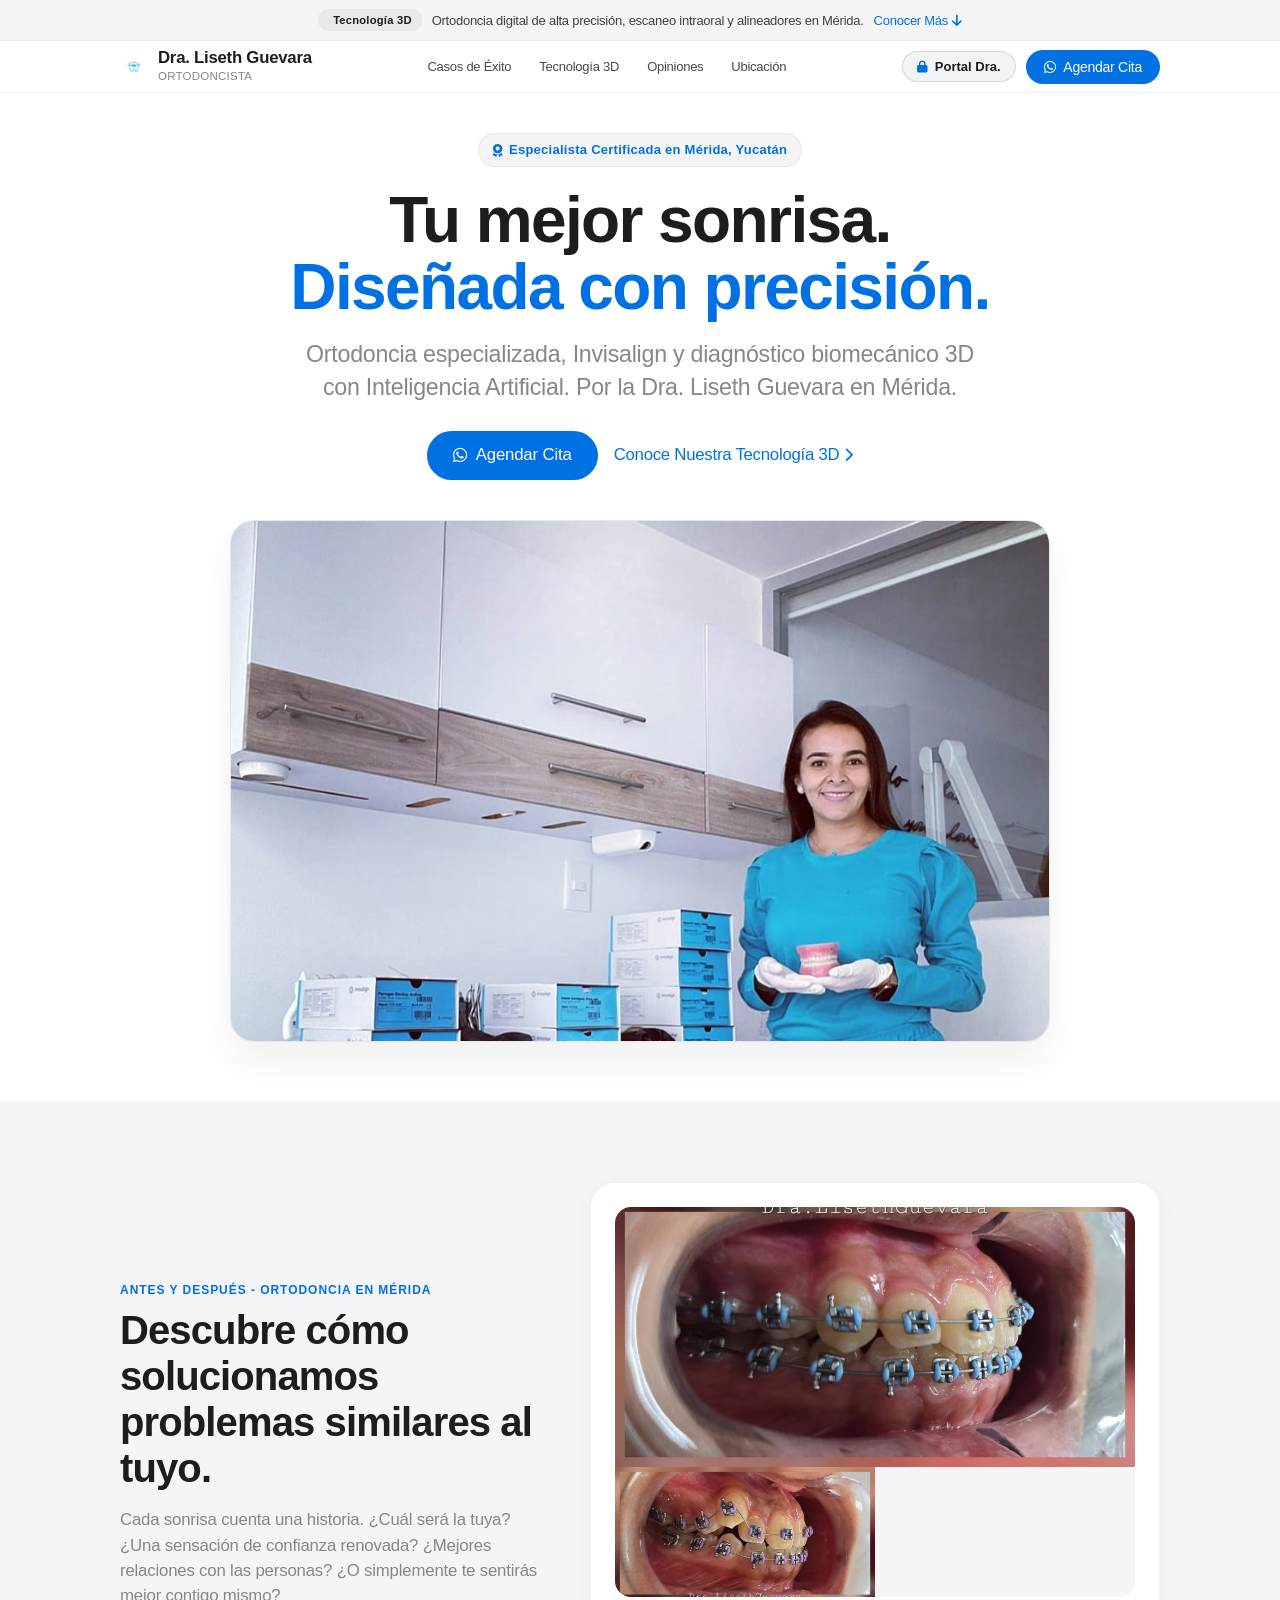
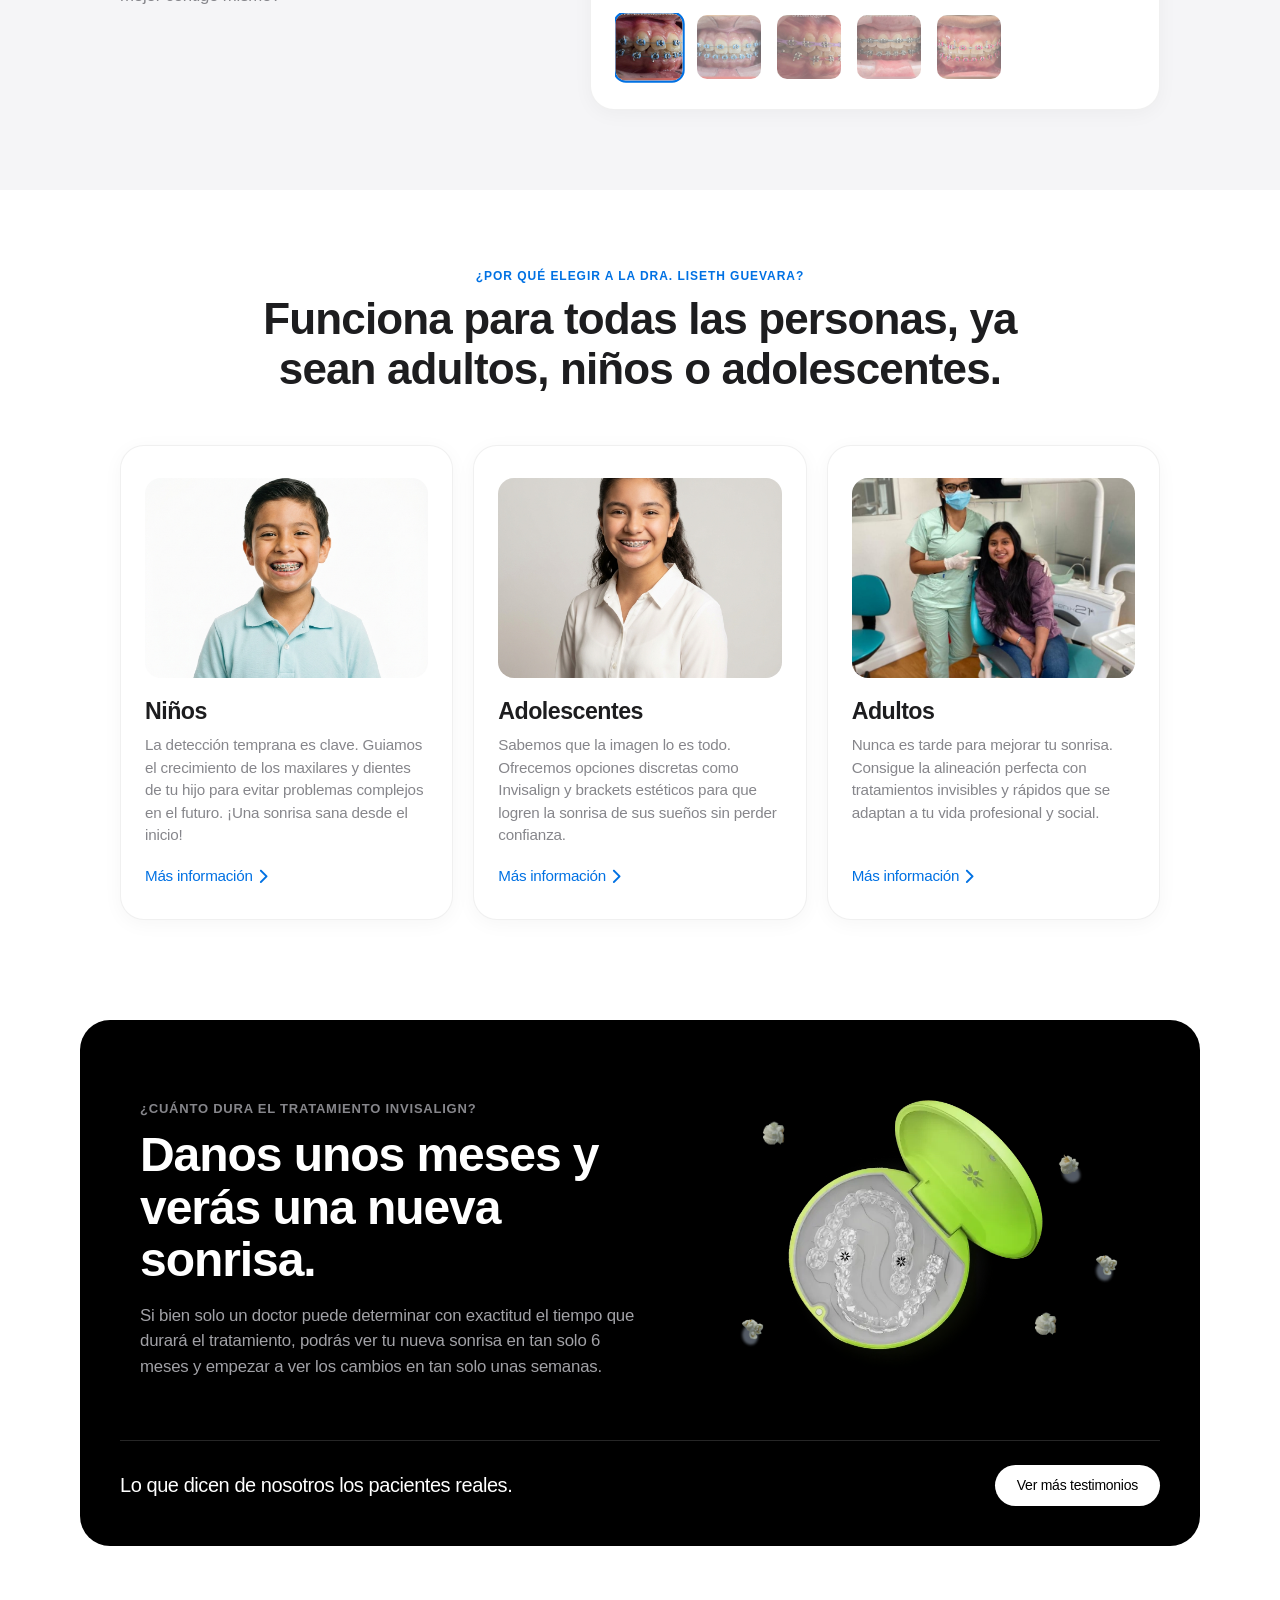
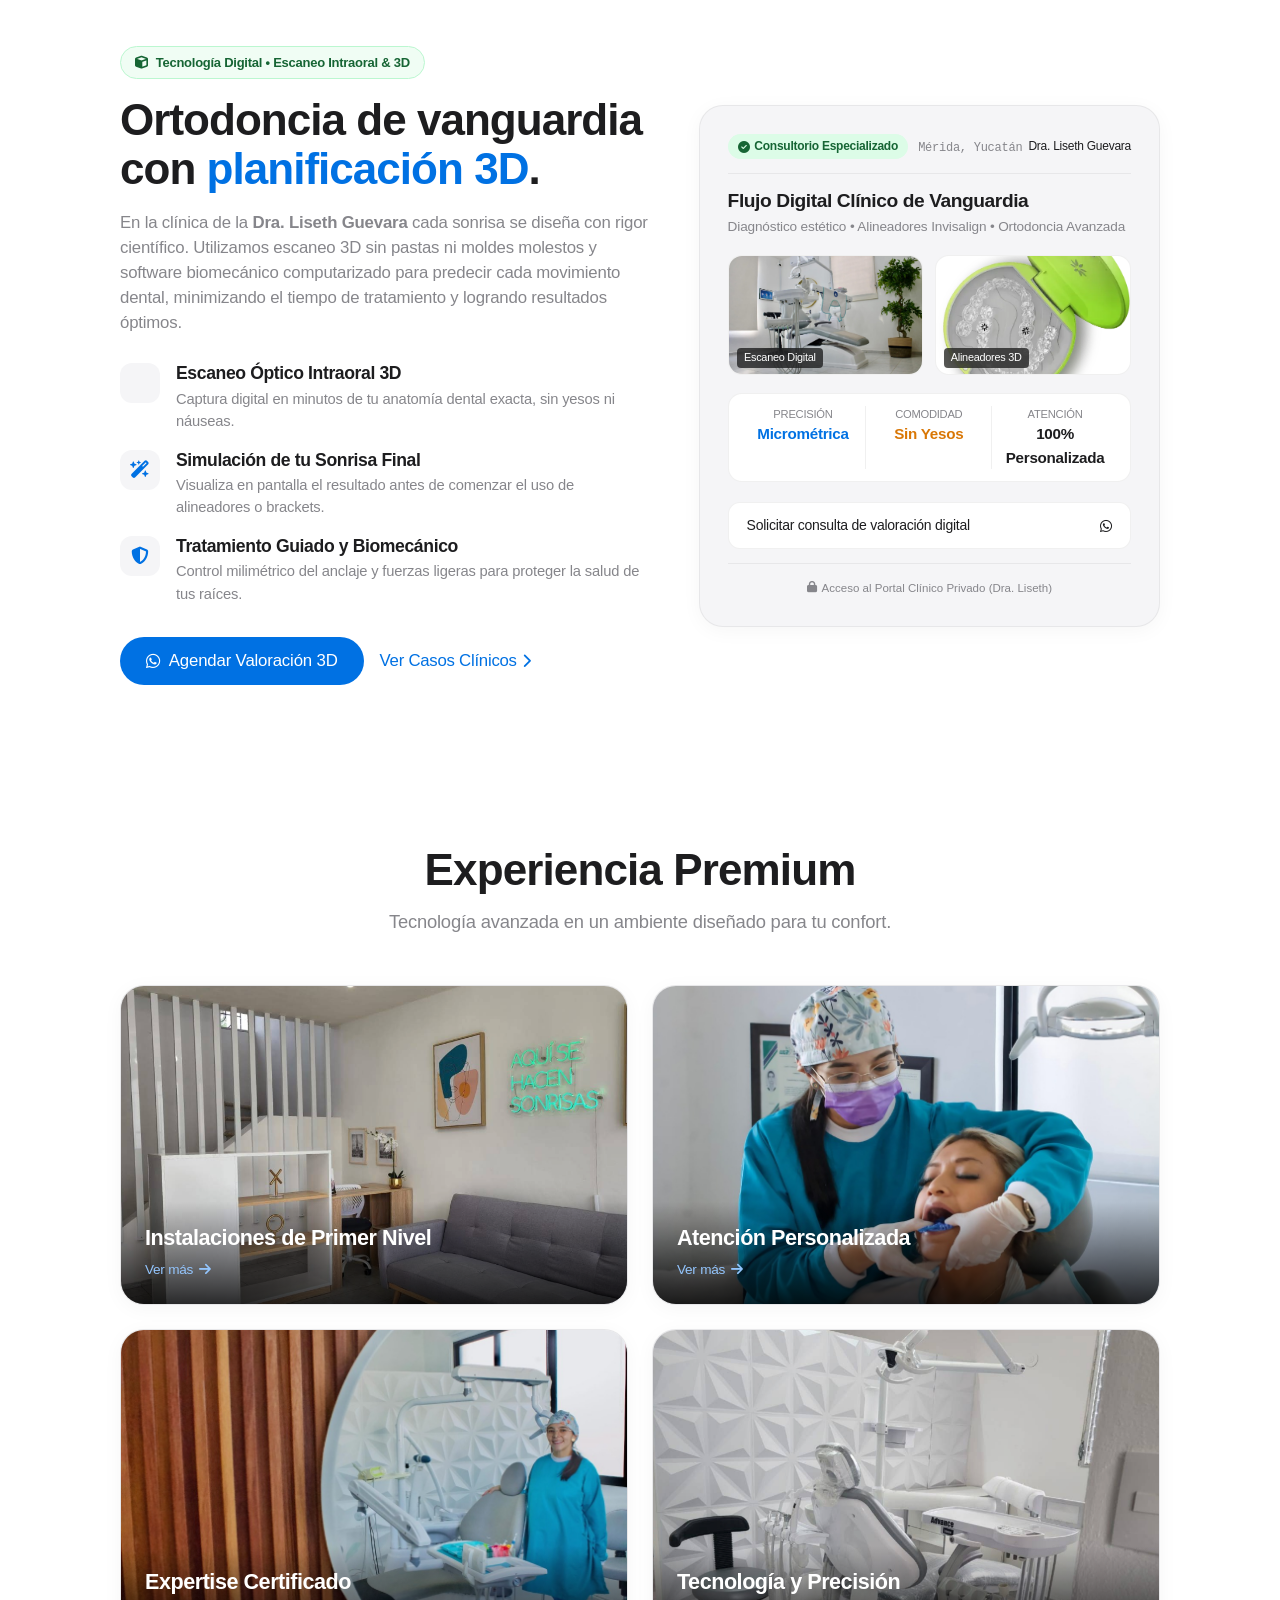
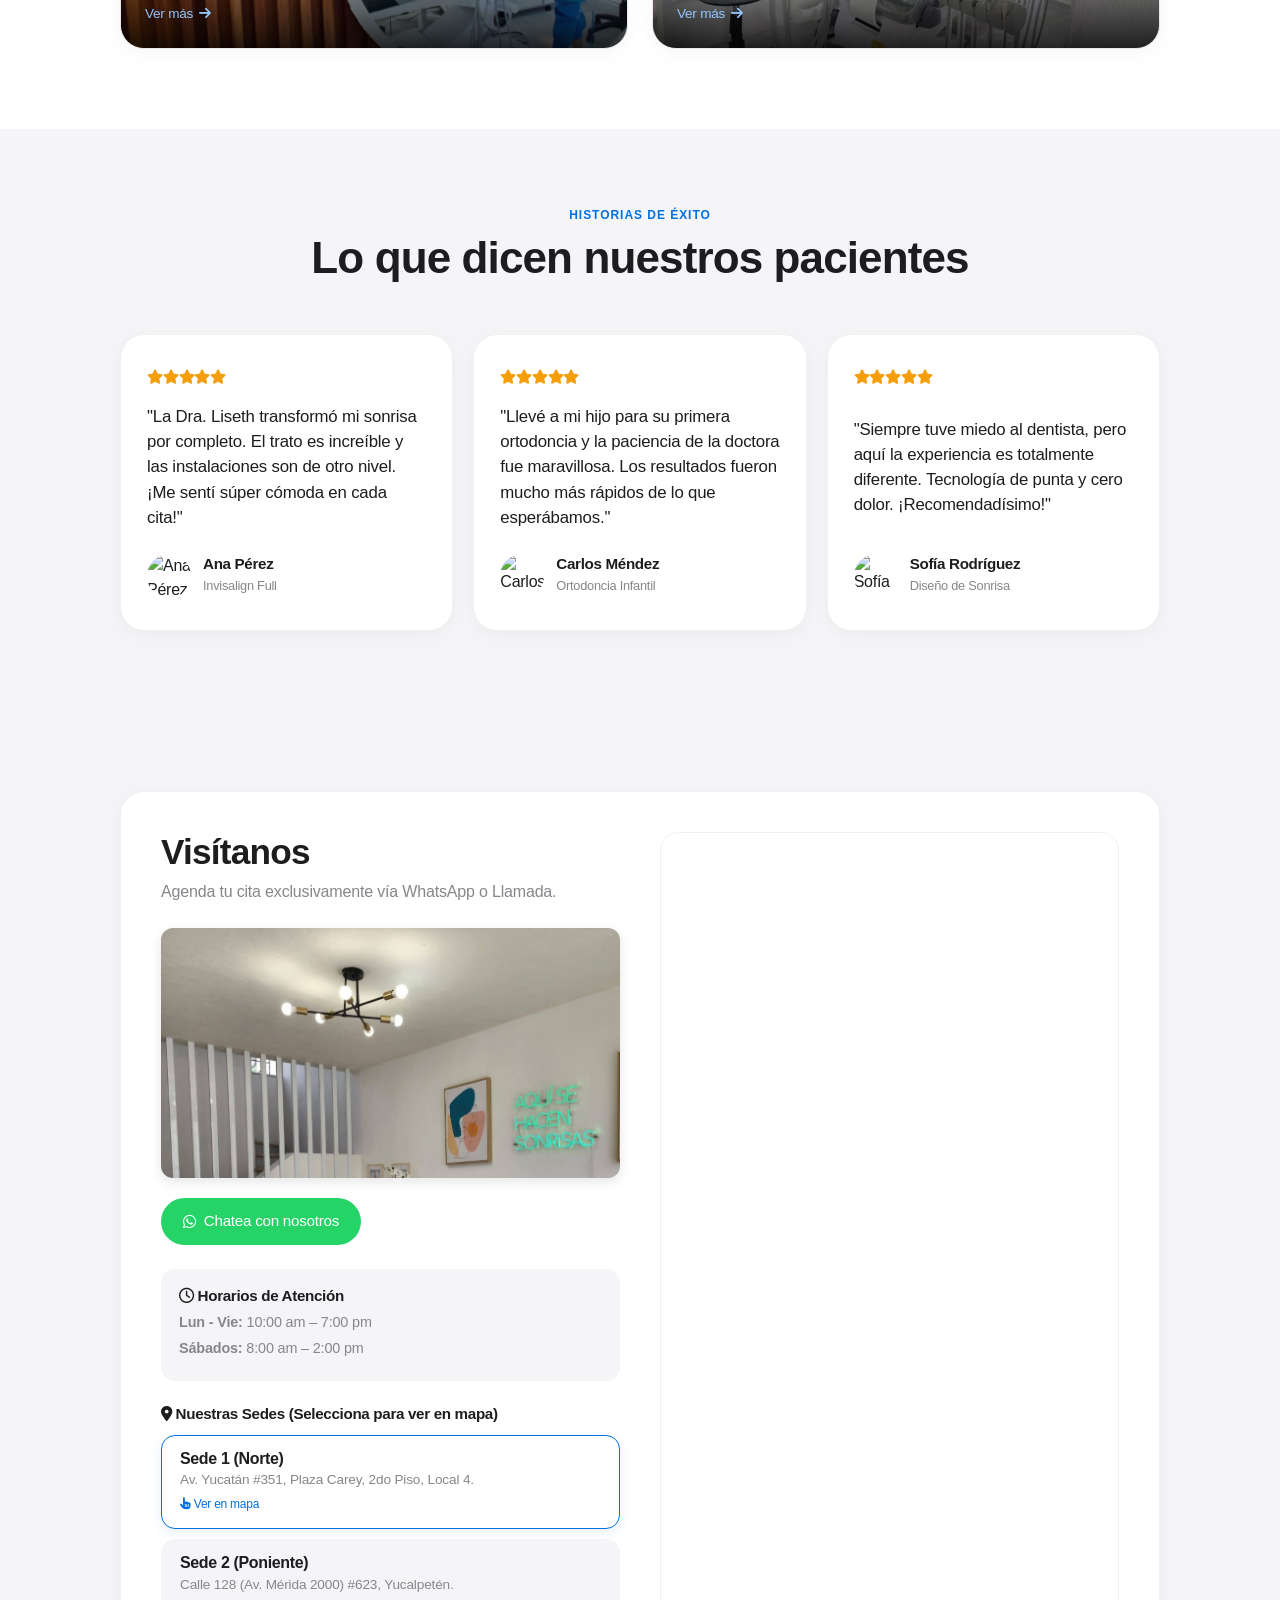
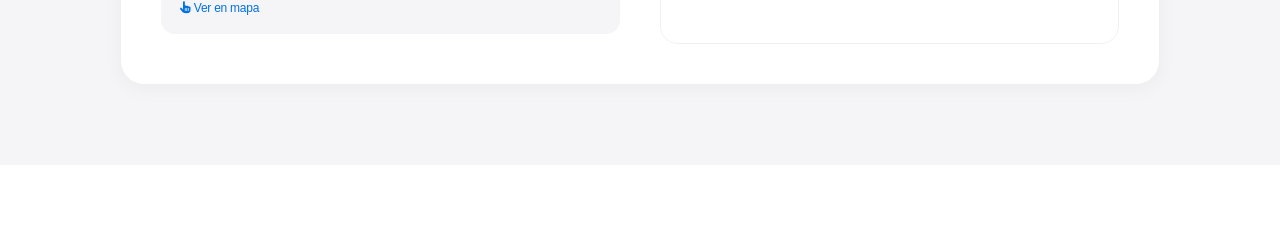
==== commit 197162d1: "feat: Restructuración completa de UX a Historia Clínica principal, Admin Pacientes multi-caso, login" ====
--- a/index.html
+++ b/index.html
@@ -77,12 +77,12 @@
 
 <body>
 
-    <!-- Top Announcement Bar (Cohesivo con el diseño de la clínica) -->
+    <!-- Top Announcement Bar -->
     <div class="top-announcement-bar">
         <div class="container announcement-content">
-            <span class="announcement-pill"><i class="fas fa-brain"></i> Ortho Labs</span>
-            <span class="announcement-text">Diagnóstico ortodóntico 3D y análisis biomecánico con Inteligencia Artificial.</span>
-            <a href="ortho-labs.html" class="announcement-link">Ver Suite Clínica <i class="fas fa-arrow-right"></i></a>
+            <span class="announcement-pill"><i class="fas fa-sparkles"></i> Tecnología 3D</span>
+            <span class="announcement-text">Ortodoncia digital de alta precisión, escaneo intraoral y alineadores en Mérida.</span>
+            <a href="#tecnologia" class="announcement-link">Conocer Más <i class="fas fa-arrow-down"></i></a>
         </div>
     </div>
 
@@ -98,13 +98,14 @@
             </a>
             <div class="nav-links">
                 <a href="#casos">Casos de Éxito</a>
+                <a href="#tecnologia">Tecnología 3D</a>
                 <a href="#opiniones">Opiniones</a>
                 <a href="#contacto">Ubicación</a>
-                <a href="ortho-labs.html" class="nav-ortho-labs-link">
-                    <i class="fas fa-brain"></i> Ortho Labs <span class="nav-badge">IA Suite</span>
-                </a>
             </div>
             <div class="nav-actions">
+                <button type="button" onclick="openDoctorLoginModal()" class="btn btn-doctor-portal" title="Acceso Exclusivo Personal Médico">
+                    <i class="fas fa-lock"></i> <span>Portal Dra.</span>
+                </button>
                 <a href="https://wa.me/529996025731?text=Hola,%20quisiera%20agendar%20una%20cita" target="_blank"
                     class="btn btn-primary">
                     <i class="fab fa-whatsapp"></i> Agendar Cita
@@ -130,14 +131,14 @@
         </div>
         <div class="mobile-nav-links">
             <a href="#casos" class="mobile-link"><i class="fas fa-smile"></i> Casos de Éxito</a>
+            <a href="#tecnologia" class="mobile-link"><i class="fas fa-cube"></i> Tecnología 3D</a>
             <a href="#opiniones" class="mobile-link"><i class="fas fa-star"></i> Opiniones</a>
-            <a href="#ortho-labs" class="mobile-link"><i class="fas fa-brain"></i> Ortho Labs (IA)</a>
             <a href="#contacto" class="mobile-link"><i class="fas fa-map-marker-alt"></i> Ubicación y Horarios</a>
         </div>
         <div class="mobile-nav-footer">
-            <a href="ortho-labs.html" class="btn btn-ortho-labs w-full mb-3">
-                <i class="fas fa-flask"></i> Entrar a Ortho Labs
-            </a>
+            <button type="button" onclick="openDoctorLoginModal(); document.getElementById('mobileNavDrawer').classList.remove('active'); document.getElementById('drawerBackdrop').classList.remove('active');" class="btn btn-doctor-portal w-full mb-3" style="justify-content: center; padding: 10px;">
+                <i class="fas fa-lock"></i> Acceso Privado Dra. Liseth
+            </button>
             <a href="https://wa.me/529996025731?text=Hola,%20quisiera%20agendar%20una%20cita" target="_blank"
                 class="btn btn-primary w-full">
                 <i class="fab fa-whatsapp"></i> Agendar Cita en WhatsApp
@@ -166,8 +167,8 @@
                         class="btn btn-primary btn-lg">
                         <i class="fab fa-whatsapp"></i> Agendar Cita
                     </a>
-                    <a href="ortho-labs.html" class="apple-link-cta">
-                        Explorar Ortho Labs 3D <i class="fas fa-chevron-right"></i>
+                    <a href="#tecnologia" class="apple-link-cta">
+                        Conoce Nuestra Tecnología 3D <i class="fas fa-chevron-right"></i>
                     </a>
                 </div>
             </div>
@@ -292,52 +293,52 @@
         </div>
     </section>
 
-    <!-- Ortho Labs AI Section (Diseño Cohesivo, Mobile First y Elegante) -->
-    <section class="section ortho-labs-home-section" id="ortho-labs">
+    <!-- Digital Technology & 3D Planning Section -->
+    <section class="section ortho-labs-home-section" id="tecnologia">
         <div class="container">
             <div class="ortho-labs-grid">
                 <div class="ortho-labs-text-col">
                     <div class="ortho-tag-badge">
-                        <i class="fas fa-brain"></i>
-                        <span>Tecnología Exclusiva &bull; Ortho Labs 3D</span>
+                        <i class="fas fa-cube"></i>
+                        <span>Tecnología Digital • Escaneo Intraoral &amp; 3D</span>
                     </div>
                     <h2 class="ortho-labs-heading">
-                        La ortodoncia se encuentra con la <span class="text-highlight-teal">Inteligencia Artificial</span>.
+                        Ortodoncia de vanguardia con <span class="text-highlight-teal">planificación 3D</span>.
                     </h2>
                     <p class="ortho-labs-description">
-                        En la clínica de la <strong>Dra. Liseth Guevara</strong> cada sonrisa se diseña con rigor científico. Nuestro sistema <strong>OrthoAI Expert Pro</strong> analiza cefalometría, corticales óseas y oclusión para trazar el tratamiento ideal mes a mes, minimizando riesgos radiculares y acelerando tus resultados.
+                        En la clínica de la <strong>Dra. Liseth Guevara</strong> cada sonrisa se diseña con rigor científico. Utilizamos escaneo 3D sin pastas ni moldes molestos y software biomecánico computarizado para predecir cada movimiento dental, minimizando el tiempo de tratamiento y logrando resultados óptimos.
                     </p>
                     
                     <div class="ortho-features-list">
                         <div class="ortho-feature-item">
-                            <div class="feature-icon-circle"><i class="fas fa-tooth"></i></div>
+                            <div class="feature-icon-circle"><i class="fas fa-scanner"></i></div>
                             <div>
-                                <h4>Odontograma Interactivo FDI</h4>
-                                <p>Inspección pieza por pieza, stripping (IPR) milimétrico y anclaje.</p>
+                                <h4>Escaneo Óptico Intraoral 3D</h4>
+                                <p>Captura digital en minutos de tu anatomía dental exacta, sin yesos ni náuseas.</p>
+                            </div>
+                        </div>
+                        <div class="ortho-feature-item">
+                            <div class="feature-icon-circle"><i class="fas fa-wand-magic-sparkles"></i></div>
+                            <div>
+                                <h4>Simulación de tu Sonrisa Final</h4>
+                                <p>Visualiza en pantalla el resultado antes de comenzar el uso de alineadores o brackets.</p>
                             </div>
                         </div>
                         <div class="ortho-feature-item">
                             <div class="feature-icon-circle"><i class="fas fa-shield-halved"></i></div>
                             <div>
-                                <h4>Matriz de Protección Radicular</h4>
-                                <p>Mecánica segura para preservar raíces cortas mediante intrusión molar con TADs.</p>
-                            </div>
-                        </div>
-                        <div class="ortho-feature-item">
-                            <div class="feature-icon-circle"><i class="fas fa-file-pdf"></i></div>
-                            <div>
-                                <h4>Expediente Clínico Digital</h4>
-                                <p>Reportes de biomecánica exportables a PDF con firma médica autorizada.</p>
+                                <h4>Tratamiento Guiado y Biomecánico</h4>
+                                <p>Control milimétrico del anclaje y fuerzas ligeras para proteger la salud de tus raíces.</p>
                             </div>
                         </div>
                     </div>
 
                     <div class="ortho-actions-row">
-                        <a href="ortho-labs.html" class="btn btn-primary btn-lg">
-                            <i class="fas fa-cube"></i> Abrir Suite 3D ClinCheck
+                        <a href="https://wa.me/529996025731?text=Hola%20Dra.%20Liseth,%20me%20gustar%C3%ADa%20una%20valoraci%C3%B3n%20con%20escaneo%20digital%203D" target="_blank" class="btn btn-primary btn-lg">
+                            <i class="fab fa-whatsapp"></i> Agendar Valoración 3D
                         </a>
-                        <a href="https://wa.me/529996025731?text=Hola%20Dra.%20Liseth,%20me%20gustar%C3%ADa%20una%20valoraci%C3%B3n%20con%20an%C3%A1lisis%20de%20Ortho%20Labs" target="_blank" class="apple-link-cta">
-                            Agendar Valoración IA <i class="fas fa-chevron-right"></i>
+                        <a href="#casos" class="apple-link-cta">
+                            Ver Casos Clínicos <i class="fas fa-chevron-right"></i>
                         </a>
                     </div>
                 </div>
@@ -346,49 +347,55 @@
                     <div class="ortho-case-card">
                         <div class="card-glass-header">
                             <div>
-                                <span class="case-status-badge"><i class="fas fa-circle-check"></i> Caso Clínico Activo</span>
-                                <span class="case-id">ID #IDI-2026-0912</span>
+                                <span class="case-status-badge"><i class="fas fa-circle-check"></i> Consultorio Especializado</span>
+                                <span class="case-id">Mérida, Yucatán</span>
                             </div>
                             <span class="doctor-badge">Dra. Liseth Guevara</span>
                         </div>
                         
                         <div class="patient-quick-meta">
-                            <h4>Martha Gabriela Zúñiga (40 años)</h4>
-                            <p>Mordida Abierta Anterior (-4.5 mm) • Dolicofacial • 2 TADs (IZC)</p>
-                        </div>
-
-                        <!-- Miniaturas interactivas -->
+                            <h4>Flujo Digital Clínico de Vanguardia</h4>
+                            <p>Diagnóstico estético • Alineadores Invisalign • Ortodoncia Avanzada</p>
+                        </div>
+
+                        <!-- Miniaturas de tecnología -->
                         <div class="ortho-media-dual-preview">
                             <div class="preview-img-box">
-                                <img src="ortho-media/rx_panoramica_demo.jpg" alt="Rx Panorámica Paciente">
-                                <span class="img-label">Rx Panorámica</span>
+                                <img src="clinic-chair.jpg" alt="Instalaciones Digitales">
+                                <span class="img-label">Escaneo Digital</span>
                             </div>
                             <div class="preview-img-box">
-                                <img src="ortho-media/foto_frontal_demo.jpg" alt="Foto Frontal Paciente">
-                                <span class="img-label">Oclusión Frontal</span>
-                            </div>
-                        </div>
-
-                        <!-- Resumen biomecánico card -->
+                                <img src="invisalign-case-green.png" alt="Alineadores Transparentes">
+                                <span class="img-label">Alineadores 3D</span>
+                            </div>
+                        </div>
+
+                        <!-- Resumen tecnológico -->
                         <div class="biomechanical-pill-card">
                             <div class="pill-stat">
-                                <span class="stat-label">Duración</span>
-                                <span class="stat-val text-cyan">18 Meses</span>
+                                <span class="stat-label">Precisión</span>
+                                <span class="stat-val text-cyan">Micrométrica</span>
                             </div>
                             <div class="pill-stat">
-                                <span class="stat-label">Complejidad</span>
-                                <span class="stat-val text-amber">Alta Retrat.</span>
+                                <span class="stat-label">Comodidad</span>
+                                <span class="stat-val text-amber">Sin Yesos</span>
                             </div>
                             <div class="pill-stat">
-                                <span class="stat-label">Anclaje</span>
-                                <span class="stat-val">2 TADs IZC</span>
-                            </div>
-                        </div>
-
-                        <a href="ortho-labs.html" class="btn-card-inspect">
-                            <span>Ver odontograma FDI y plan mes a mes</span>
-                            <i class="fas fa-arrow-right"></i>
+                                <span class="stat-label">Atención</span>
+                                <span class="stat-val">100% Personalizada</span>
+                            </div>
+                        </div>
+
+                        <a href="https://wa.me/529996025731?text=Hola%20Dra.%20Liseth,%20quisiera%20m%C3%A1s%20informaci%C3%B3n%20sobre%20el%20tratamiento%20digital" target="_blank" class="btn-card-inspect">
+                            <span>Solicitar consulta de valoración digital</span>
+                            <i class="fab fa-whatsapp"></i>
                         </a>
+
+                        <div style="margin-top: 14px; text-align: center; border-top: 1px solid rgba(0,0,0,0.06); padding-top: 10px;">
+                            <button type="button" onclick="openDoctorLoginModal()" style="background: none; border: none; font-size: 0.72rem; color: #86868b; cursor: pointer; display: inline-flex; align-items: center; gap: 5px; transition: color 0.2s;" onmouseover="this.style.color='#0071e3'" onmouseout="this.style.color='#86868b'">
+                                <i class="fas fa-lock"></i> Acceso al Portal Clínico Privado (Dra. Liseth)
+                            </button>
+                        </div>
                     </div>
                 </div>
             </div>
@@ -653,7 +660,100 @@
         </a>
     </div>
 
+    <!-- =====================================================================
+         Doctor Private Portal Login Modal (Acceso Exclusivo Médicos)
+    ====================================================================== -->
+    <div id="doctorLoginModal" class="doc-modal-overlay">
+        <div class="doc-modal-card">
+            <div style="display: flex; align-items: flex-start; justify-content: space-between; margin-bottom: 20px;">
+                <div style="display: flex; align-items: center; gap: 12px;">
+                    <div style="width: 44px; height: 44px; border-radius: 12px; background: linear-gradient(135deg, #0284c7, #4f46e5); display: flex; align-items: center; justify-content: center; color: white; font-size: 1.25rem;">
+                        <i class="fas fa-user-md"></i>
+                    </div>
+                    <div>
+                        <h3 style="font-size: 1.15rem; font-weight: 700; color: #0f172a; margin: 0; line-height: 1.3;">Portal Clínico Privado</h3>
+                        <p style="font-size: 0.78rem; color: #64748b; margin: 2px 0 0 0;">Dra. Liseth Guevara &bull; OrthoAI Pro Suite</p>
+                    </div>
+                </div>
+                <button type="button" onclick="closeDoctorLoginModal()" style="background: rgba(0,0,0,0.05); border: none; width: 32px; height: 32px; border-radius: 50%; display: flex; align-items: center; justify-content: center; cursor: pointer; color: #64748b;">
+                    <i class="fas fa-times"></i>
+                </button>
+            </div>
+
+            <!-- Banner Credenciales Provisionales -->
+            <div style="background: #f0fdf4; border: 1px solid #bbf7d0; border-radius: 14px; padding: 12px 14px; margin-bottom: 20px;">
+                <div style="display: flex; align-items: center; justify-content: space-between; margin-bottom: 6px;">
+                    <span style="font-size: 0.72rem; font-weight: 700; color: #166534; text-transform: uppercase; letter-spacing: 0.05em; display: flex; align-items: center; gap: 5px;">
+                        <i class="fas fa-key"></i> Credenciales Provisionales
+                    </span>
+                    <button type="button" onclick="quickFillDoctorLogin()" style="background: #16a34a; color: white; border: none; border-radius: 999px; font-size: 0.7rem; font-weight: 600; padding: 3px 10px; cursor: pointer;">
+                        Auto-llenar
+                    </button>
+                </div>
+                <div style="font-size: 0.78rem; color: #15803d; font-family: monospace;">
+                    <div><strong>Usuario:</strong> dra.liseth@orthoai.com</div>
+                    <div><strong>Contraseña:</strong> Ortho2026!</div>
+                </div>
+            </div>
+
+            <form id="doctorLoginForm" onsubmit="handleDoctorLogin(event)" style="display: flex; flex-direction: column; gap: 14px;">
+                <div>
+                    <label style="display: block; font-size: 0.75rem; font-weight: 600; color: #334155; margin-bottom: 5px;">Correo o Usuario de Especialista</label>
+                    <input type="email" id="docLoginEmail" required placeholder="dra.liseth@orthoai.com" style="width: 100%; padding: 10px 14px; border-radius: 12px; border: 1px solid #cbd5e1; font-size: 0.88rem; color: #0f172a; outline: none; background: #f8fafc;">
+                </div>
+                <div>
+                    <label style="display: block; font-size: 0.75rem; font-weight: 600; color: #334155; margin-bottom: 5px;">Contraseña de Seguridad</label>
+                    <input type="password" id="docLoginPassword" required placeholder="••••••••••••" style="width: 100%; padding: 10px 14px; border-radius: 12px; border: 1px solid #cbd5e1; font-size: 0.88rem; color: #0f172a; outline: none; background: #f8fafc;">
+                </div>
+
+                <div id="docLoginError" style="display: none; background: #fef2f2; border: 1px solid #fecaca; color: #b91c1c; font-size: 0.78rem; border-radius: 10px; padding: 8px 12px; text-align: center;">
+                    Credenciales incorrectas. Usa las credenciales provisionales arriba.
+                </div>
+
+                <button type="submit" style="margin-top: 6px; width: 100%; padding: 12px; background: #0071e3; color: white; border: none; border-radius: 14px; font-size: 0.92rem; font-weight: 600; cursor: pointer; display: flex; align-items: center; justify-content: center; gap: 8px; box-shadow: 0 4px 14px rgba(0, 113, 227, 0.35);">
+                    <i class="fas fa-sign-in-alt"></i> Acceder a OrthoAI Suite
+                </button>
+            </form>
+
+            <div style="margin-top: 18px; text-align: center;">
+                <span style="font-size: 0.72rem; color: #94a3b8; display: inline-flex; align-items: center; gap: 5px;">
+                    <i class="fas fa-shield-alt"></i> Sesión médica encriptada &bull; HIPAA Compliant
+                </span>
+            </div>
+        </div>
+    </div>
+
     <script src="script.js"></script>
+    <script>
+        function openDoctorLoginModal() {
+            const modal = document.getElementById('doctorLoginModal');
+            if (modal) modal.classList.add('active');
+        }
+        function closeDoctorLoginModal() {
+            const modal = document.getElementById('doctorLoginModal');
+            if (modal) modal.classList.remove('active');
+        }
+        function quickFillDoctorLogin() {
+            document.getElementById('docLoginEmail').value = 'dra.liseth@orthoai.com';
+            document.getElementById('docLoginPassword').value = 'Ortho2026!';
+            document.getElementById('docLoginError').style.display = 'none';
+        }
+        function handleDoctorLogin(e) {
+            e.preventDefault();
+            const email = document.getElementById('docLoginEmail').value.trim();
+            const pass = document.getElementById('docLoginPassword').value.trim();
+            const err = document.getElementById('docLoginError');
+            
+            if ((email === 'dra.liseth@orthoai.com' || email === 'dra.liseth' || email === 'admin') && (pass === 'Ortho2026!' || pass === 'admin')) {
+                localStorage.setItem('ortho_authenticated', 'true');
+                localStorage.setItem('ortho_doctor_name', 'Dra. Liseth Guevara Muñoz');
+                err.style.display = 'none';
+                window.location.href = 'ortho-labs.html';
+            } else {
+                err.style.display = 'block';
+            }
+        }
+    </script>
 </body>
 
 </html>
--- a/styles.css
+++ b/styles.css
@@ -1471,3 +1471,66 @@
 .modal-body ul li i {
     color: var(--apple-green);
 }
+
+/* --- Doctor Private Portal Button & Modal --- */
+.btn-doctor-portal {
+    background: rgba(15, 23, 42, 0.05);
+    color: var(--apple-text);
+    border: 1px solid rgba(15, 23, 42, 0.12);
+    padding: 7px 14px;
+    font-size: 0.8125rem;
+    font-weight: 600;
+    border-radius: var(--radius-btn);
+    margin-right: 10px;
+    display: inline-flex;
+    align-items: center;
+    gap: 7px;
+    transition: all 0.2s ease;
+    cursor: pointer;
+}
+.btn-doctor-portal i {
+    color: var(--apple-blue);
+    font-size: 0.75rem;
+}
+.btn-doctor-portal:hover {
+    background: rgba(0, 113, 227, 0.08);
+    border-color: rgba(0, 113, 227, 0.3);
+    color: var(--apple-blue);
+}
+
+/* Modal de Login Doctora */
+.doc-modal-overlay {
+    position: fixed;
+    inset: 0;
+    background: rgba(0, 0, 0, 0.65);
+    backdrop-filter: blur(12px);
+    -webkit-backdrop-filter: blur(12px);
+    z-index: 9999;
+    display: flex;
+    align-items: center;
+    justify-content: center;
+    padding: 16px;
+    opacity: 0;
+    pointer-events: none;
+    transition: opacity 0.25s ease;
+}
+.doc-modal-overlay.active {
+    opacity: 1;
+    pointer-events: auto;
+}
+.doc-modal-card {
+    background: #ffffff;
+    border: 1px solid rgba(0, 0, 0, 0.1);
+    box-shadow: 0 25px 60px -15px rgba(0, 0, 0, 0.35);
+    border-radius: 24px;
+    width: 100%;
+    max-width: 440px;
+    padding: 28px;
+    transform: translateY(20px) scale(0.97);
+    transition: transform 0.25s cubic-bezier(0.16, 1, 0.3, 1);
+    position: relative;
+}
+.doc-modal-overlay.active .doc-modal-card {
+    transform: translateY(0) scale(1);
+}
+
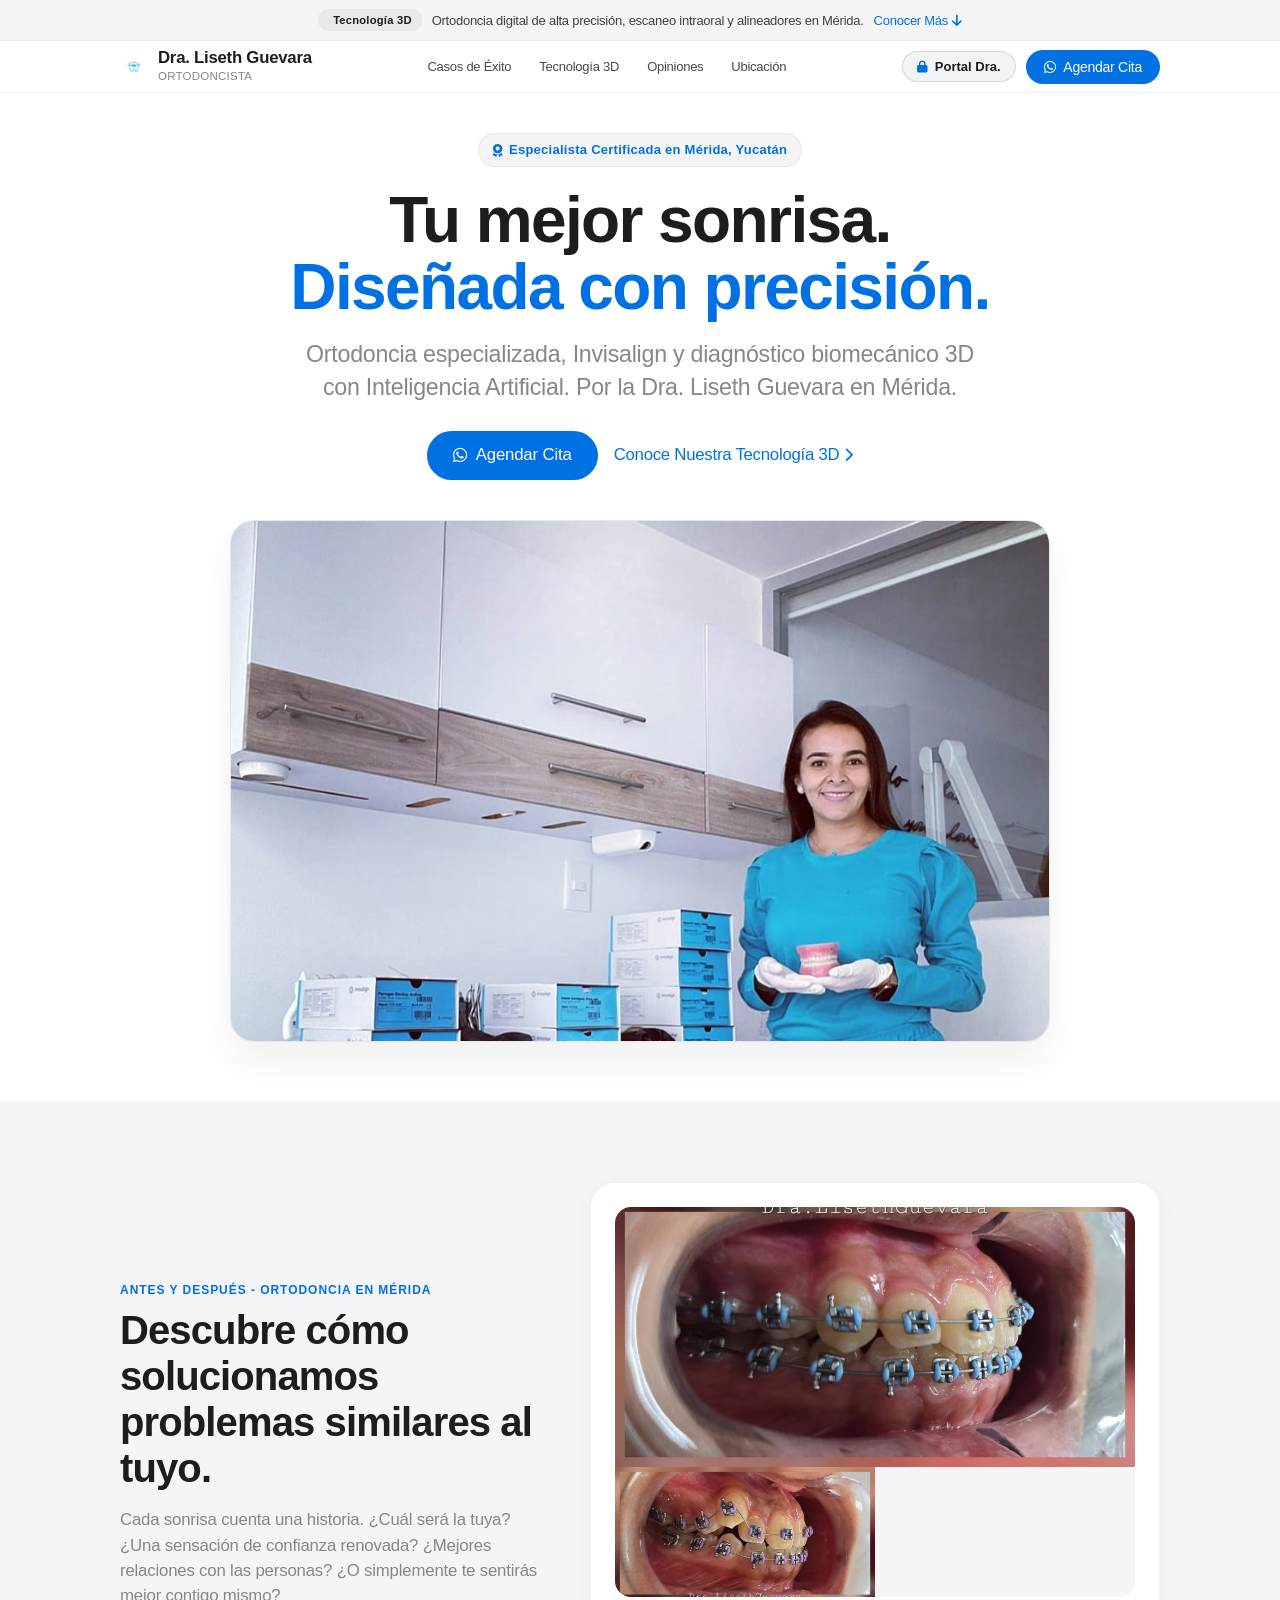
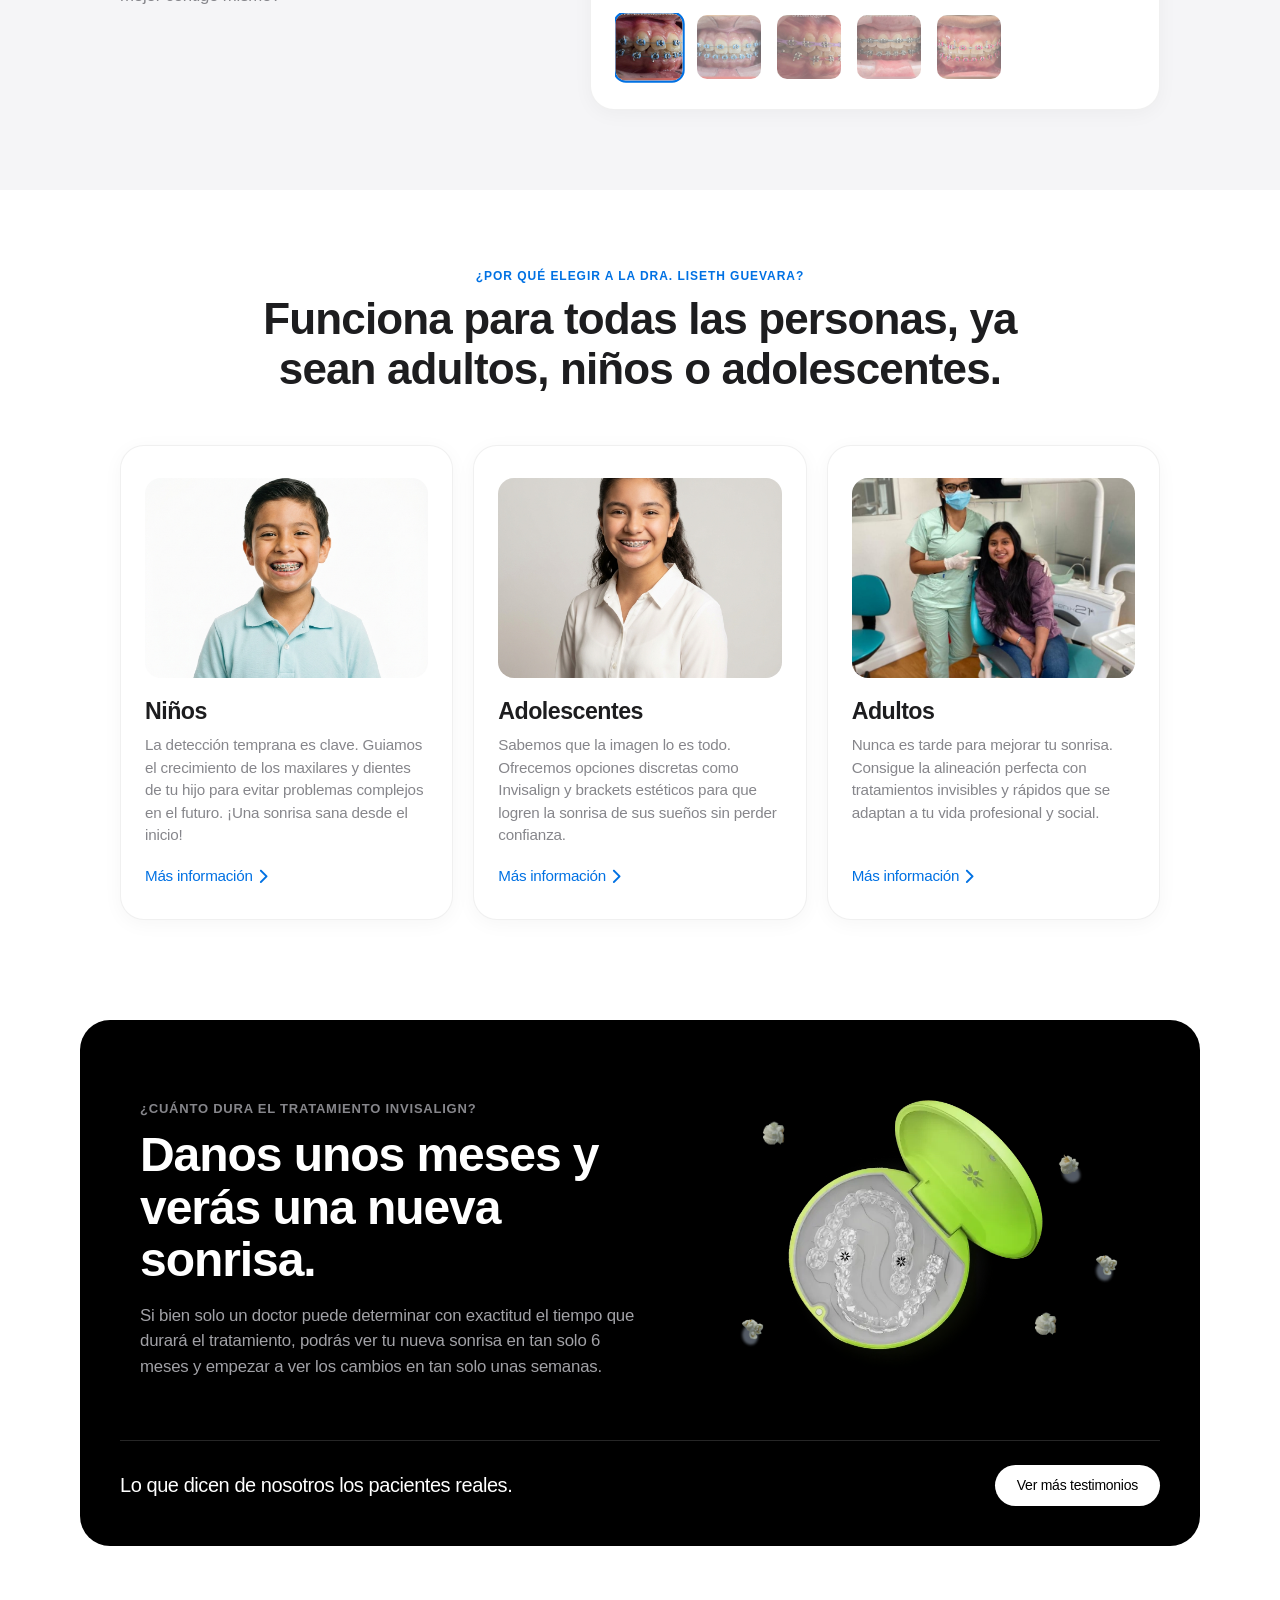
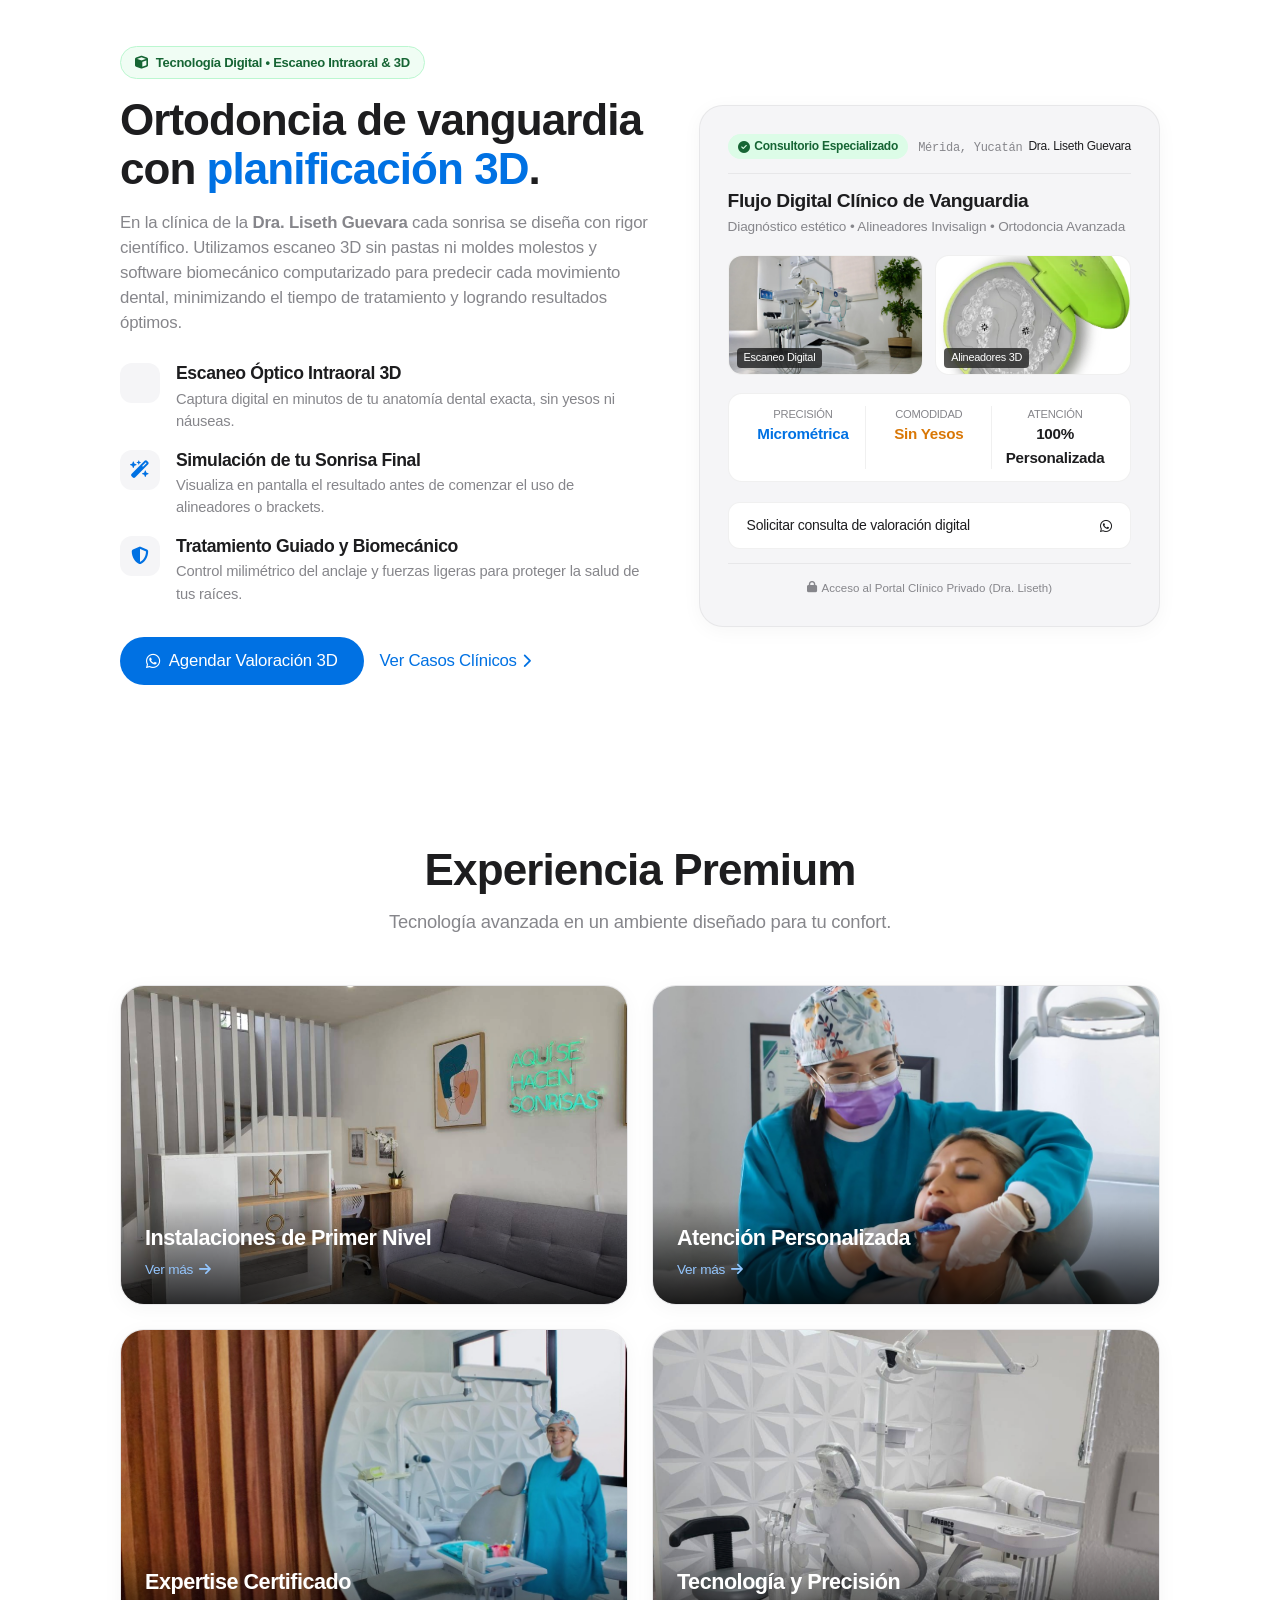
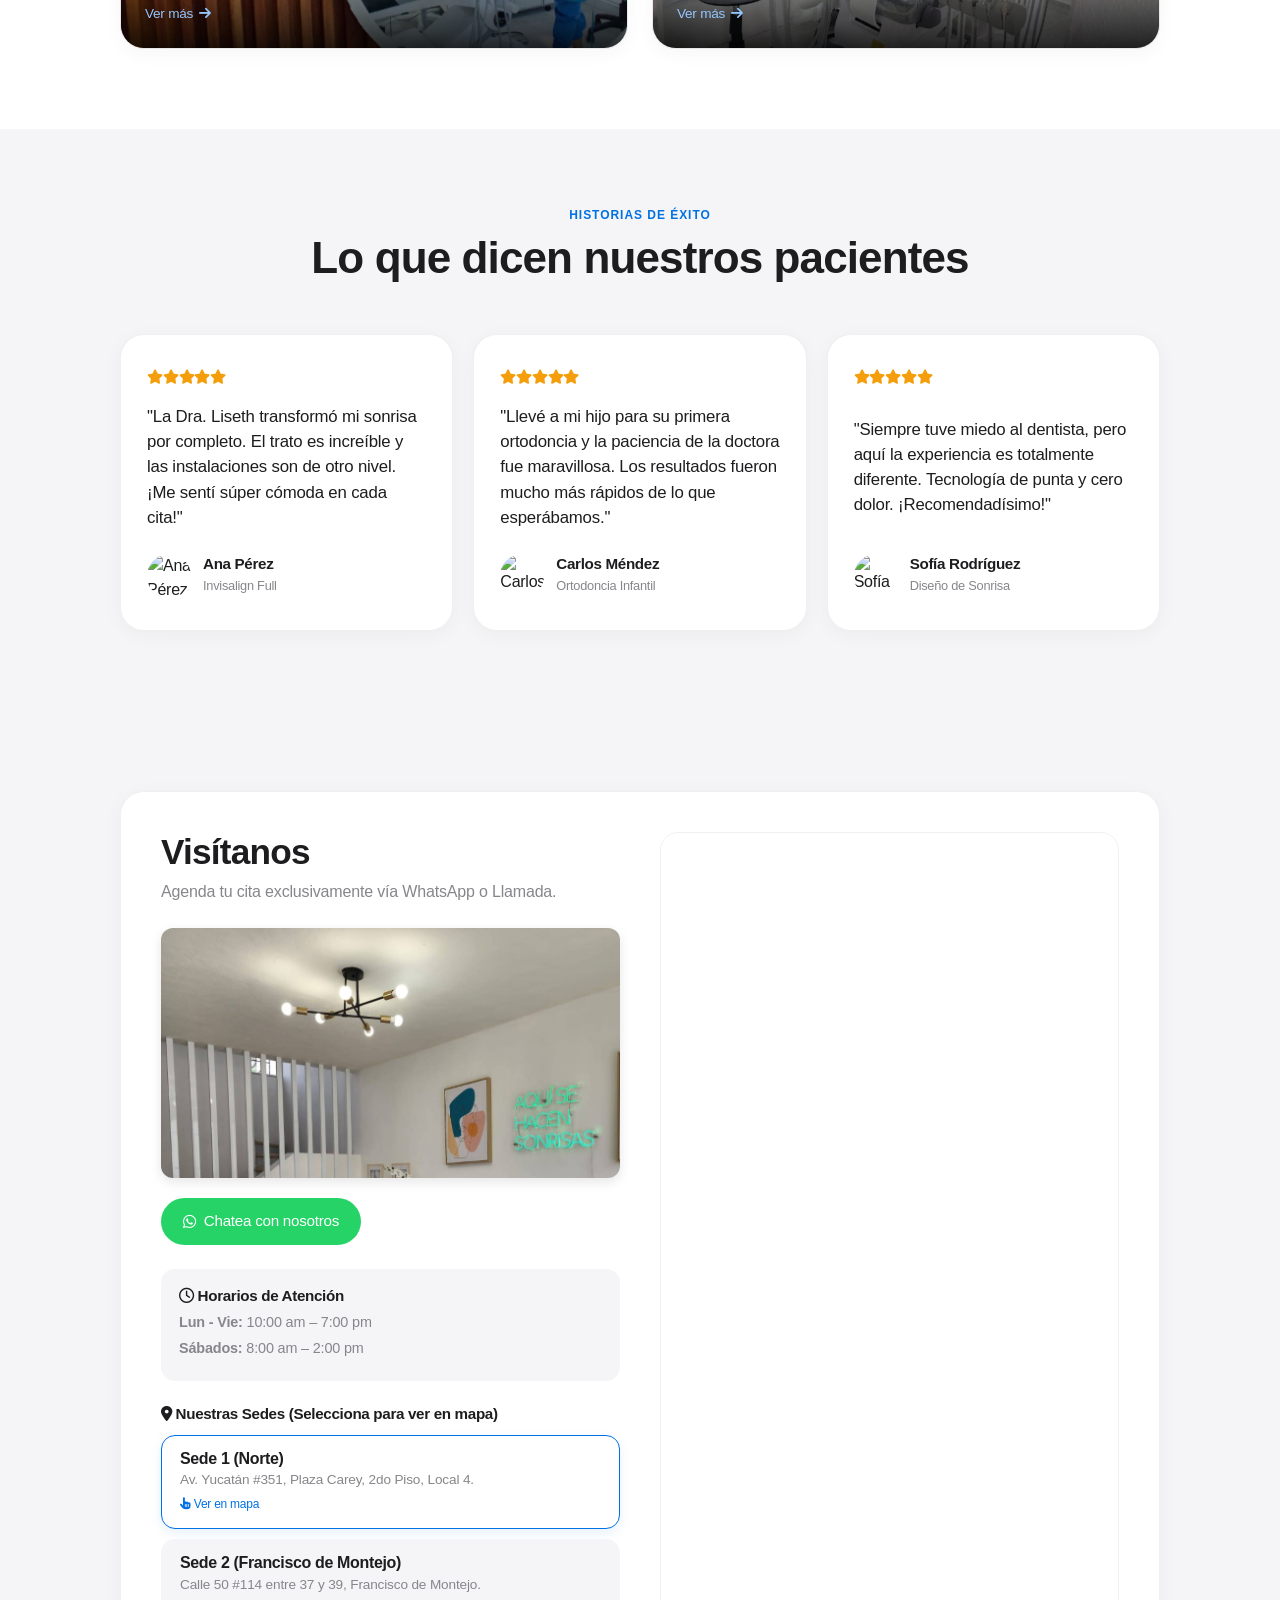
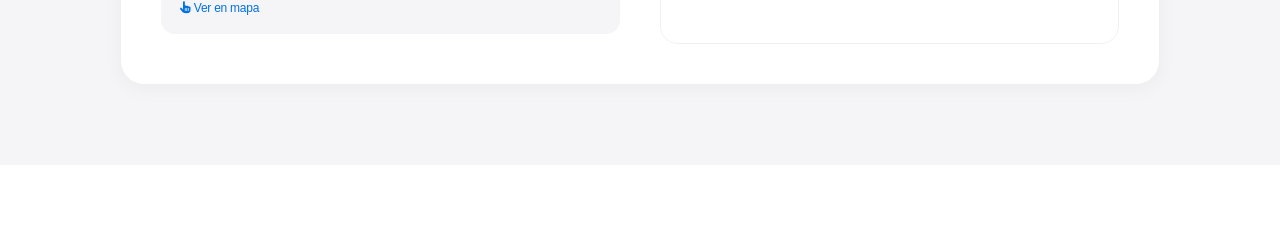
==== commit 1fe8b833: "fix(locations): actualizar dirección de Sede 2 a Francisco de Montejo Calle 50 #114 entre 37 y 39" ====
--- a/index.html
+++ b/index.html
@@ -14,13 +14,21 @@
         content="ortodoncia merida, dentista merida, brackets merida, invisalign yucatan, ortodoncista, dra liseth guevara, frenos dentales">
     <meta name="author" content="Dra. Liseth Guevara">
 
+    <!-- Favicon, WebApp Install Icons (iOS / Android / Desktop PWA) & Thumbnail -->
+    <link rel="icon" type="image/png" sizes="512x512" href="ortho-hub-logo.png">
+    <link rel="shortcut icon" type="image/png" href="ortho-hub-logo.png">
+    <link rel="apple-touch-icon" sizes="180x180" href="ortho-hub-apple-icon.png">
+    <link rel="manifest" href="ortho-hub-manifest.json">
+
     <!-- Open Graph for Social Media & AI -->
     <meta property="og:title" content="Ortodoncia en Mérida | Dra. Liseth Guevara">
     <meta property="og:description"
         content="Transforma tu sonrisa con la mejor especialista en ortodoncia de Mérida. Brackets estéticos, Invisalign y más.">
-    <meta property="og:image" content="dr-working.jpg">
+    <meta property="og:image" content="ortho-hub-thumbnail.png">
     <meta property="og:type" content="website">
     <meta property="og:locale" content="es_MX">
+    <meta name="twitter:card" content="summary_large_image">
+    <meta name="twitter:image" content="ortho-hub-thumbnail.png">
 
     <!-- Schema.org for AI Agents (Google, Gemini, ChatGPT) -->
     <script type="application/ld+json">
@@ -632,11 +640,11 @@
                             <small class="click-hint"><i class="fas fa-hand-pointer"></i> Ver en mapa</small>
                         </div>
 
-                        <!-- Location 2: Poniente (Consultorio Dental) -->
+                        <!-- Location 2: Francisco de Montejo -->
                         <div class="location-item"
-                            data-map-url="https://www.google.com/maps/embed?pb=!1m18!1m12!1m3!1d3725.136036830799!2d-89.6586766850683!3d20.982228986008264!2m3!1f0!2f0!3f0!3m2!1i1024!2i768!4f13.1!3m3!1m2!1s0x8f5676e5b6b6b6b7%3A0x9876543210fedcba!2sConsultorio%20Dental!5e0!3m2!1ses!2smx!4v1625680000000!5m2!1ses!2smx">
-                            <h5>Sede 2 (Poniente)</h5>
-                            <p>Calle 128 (Av. Mérida 2000) #623, Yucalpetén.</p>
+                            data-map-url="https://maps.google.com/maps?q=Calle+50+114+entre+37+y+39+Francisco+de+Montejo+Merida+Yucatan&t=&z=16&ie=UTF8&iwloc=&output=embed">
+                            <h5>Sede 2 (Francisco de Montejo)</h5>
+                            <p>Calle 50 #114 entre 37 y 39, Francisco de Montejo.</p>
                             <small class="click-hint"><i class="fas fa-hand-pointer"></i> Ver en mapa</small>
                         </div>
                     </div>
@@ -667,9 +675,7 @@
         <div class="doc-modal-card">
             <div style="display: flex; align-items: flex-start; justify-content: space-between; margin-bottom: 20px;">
                 <div style="display: flex; align-items: center; gap: 12px;">
-                    <div style="width: 44px; height: 44px; border-radius: 12px; background: linear-gradient(135deg, #0284c7, #4f46e5); display: flex; align-items: center; justify-content: center; color: white; font-size: 1.25rem;">
-                        <i class="fas fa-user-md"></i>
-                    </div>
+                    <img src="ortho-hub-logo.png" alt="OrthoAI Hub" style="width: 46px; height: 46px; border-radius: 12px; object-fit: contain; flex-shrink: 0;" />
                     <div>
                         <h3 style="font-size: 1.15rem; font-weight: 700; color: #0f172a; margin: 0; line-height: 1.3;">Portal Clínico Privado</h3>
                         <p style="font-size: 0.78rem; color: #64748b; margin: 2px 0 0 0;">Dra. Liseth Guevara &bull; OrthoAI Pro Suite</p>
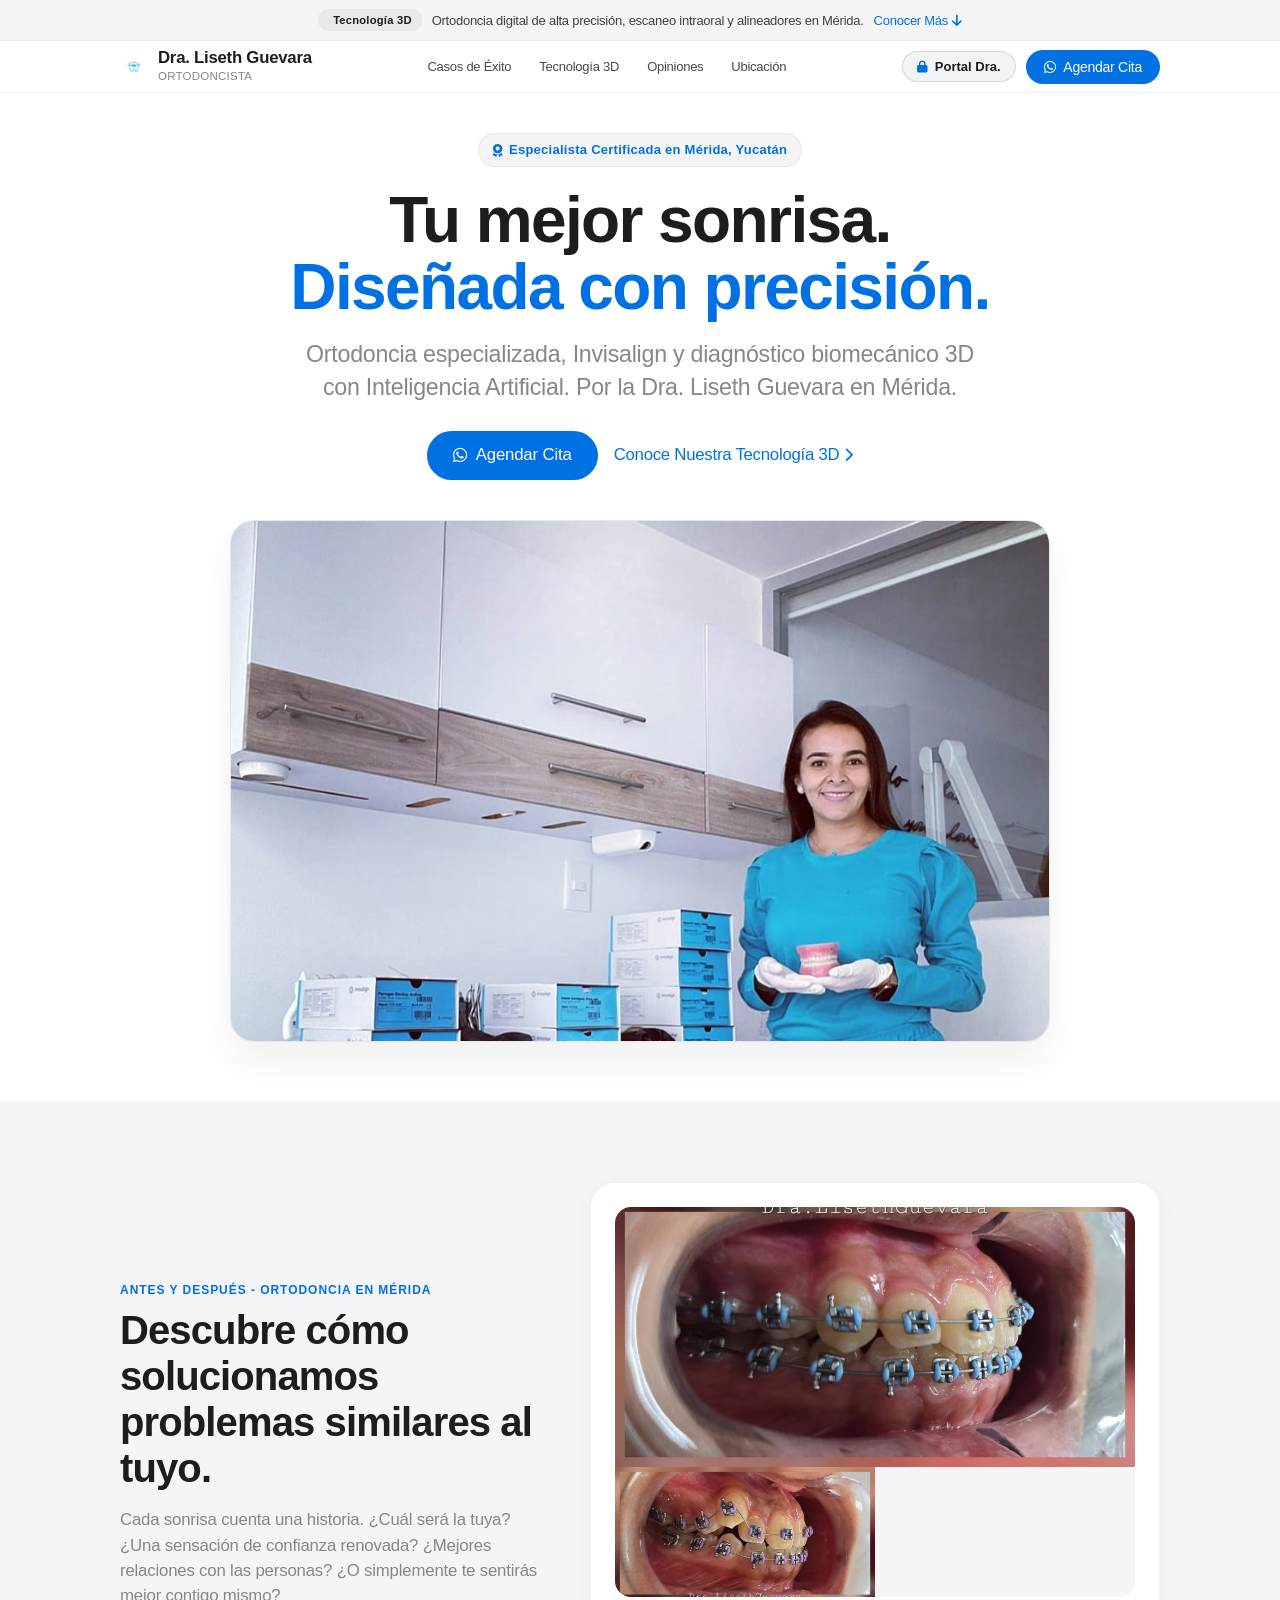
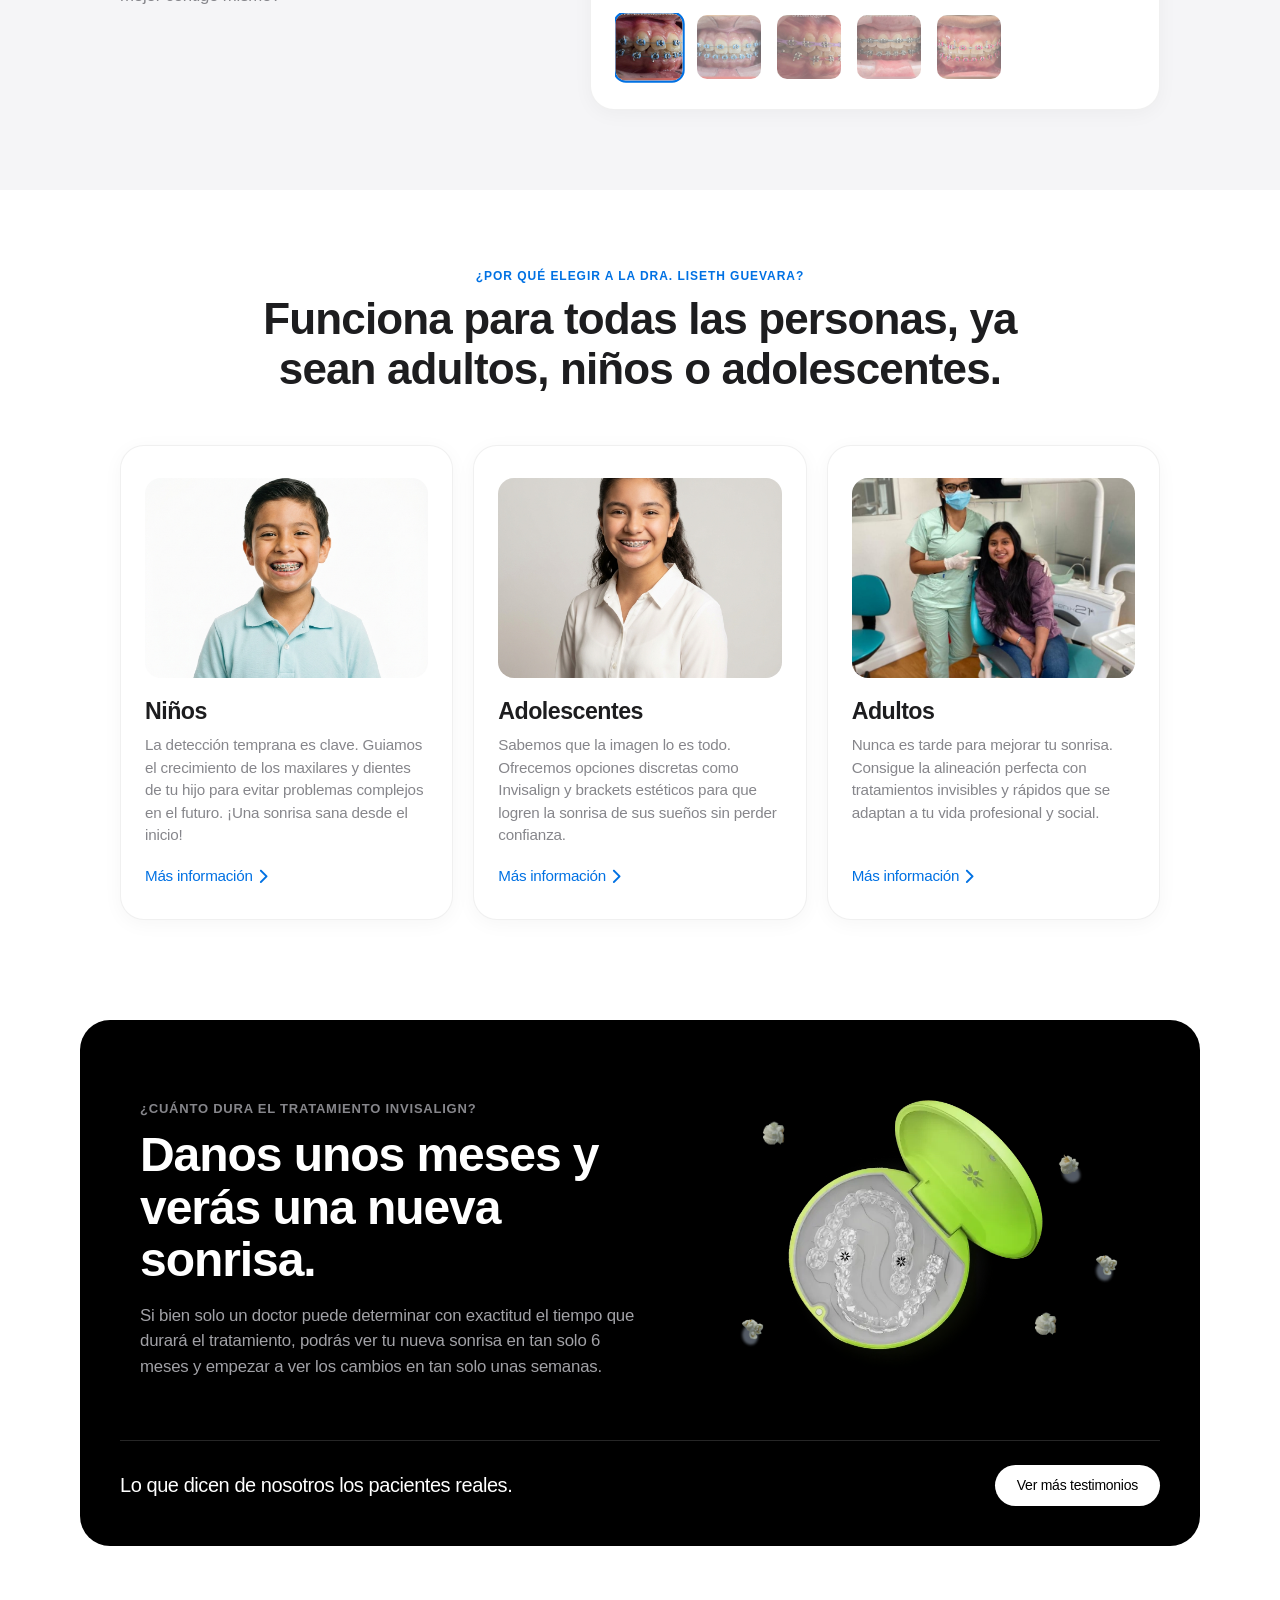
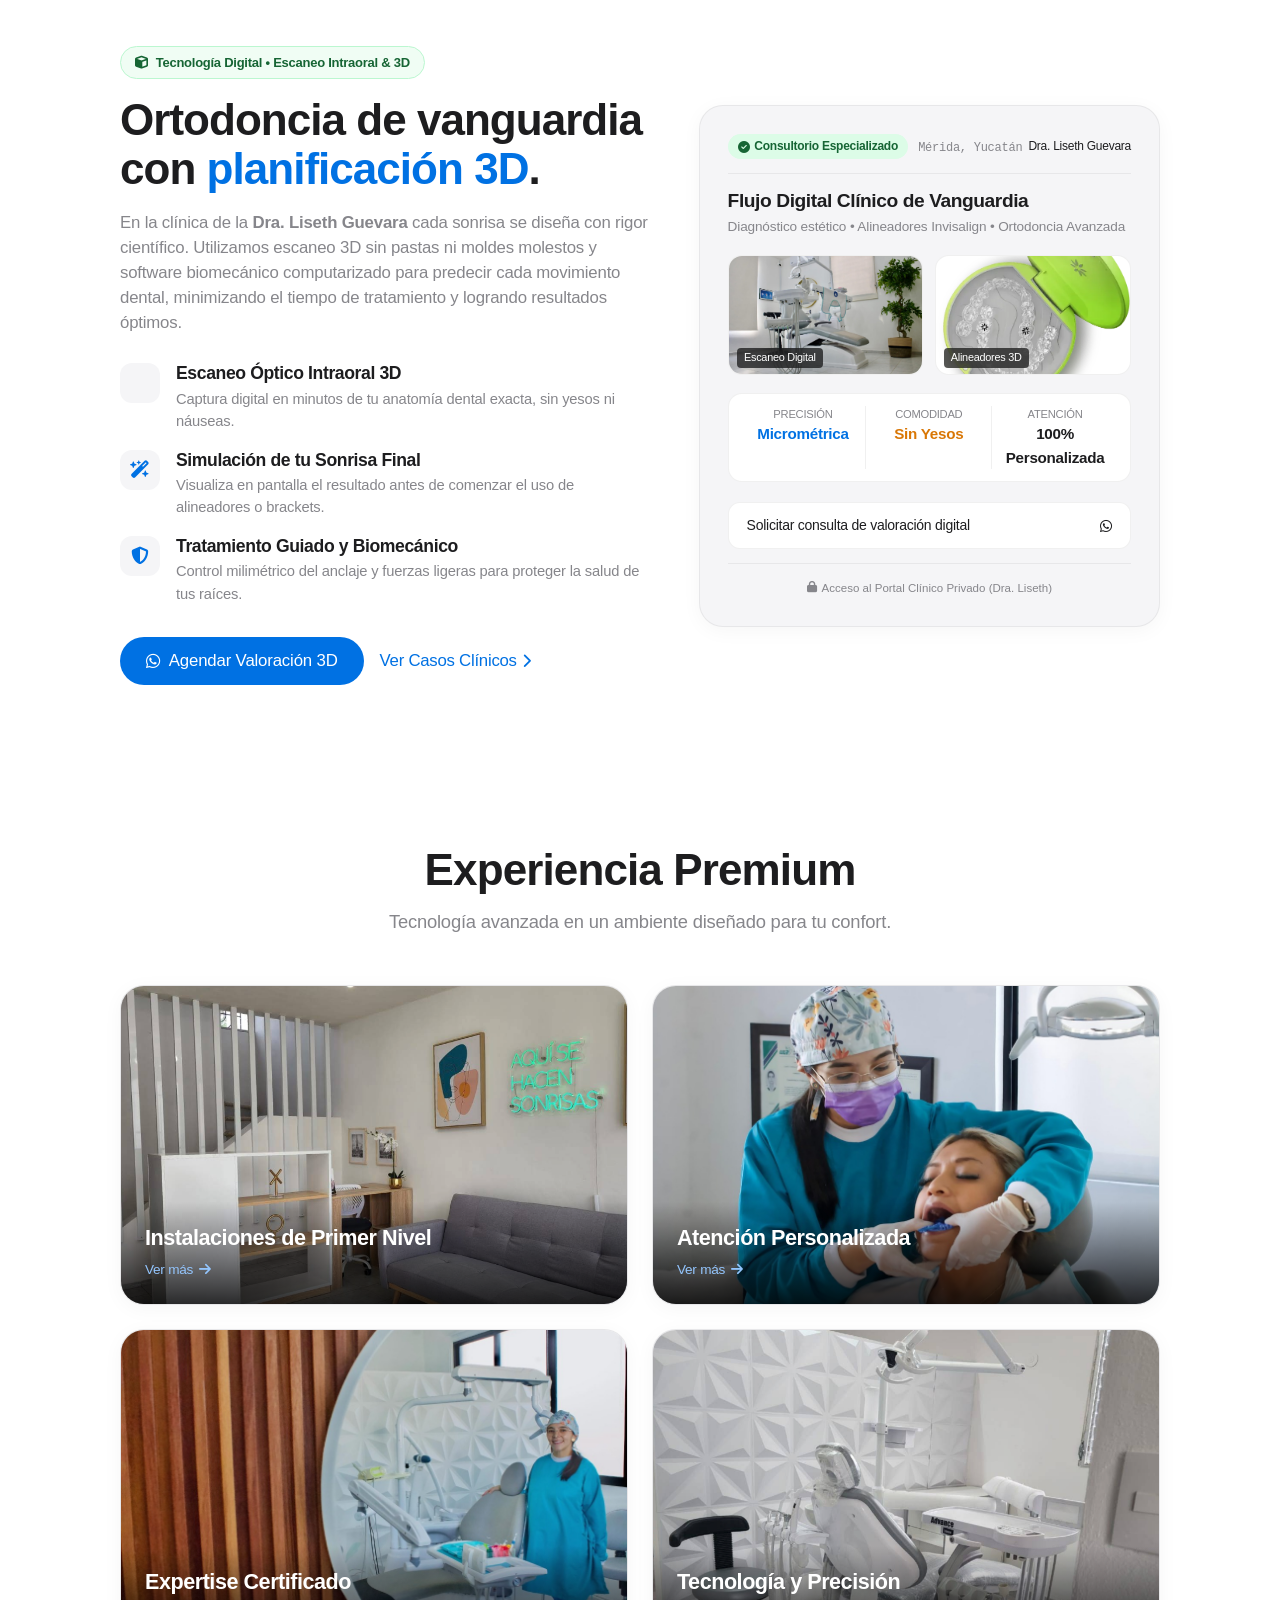
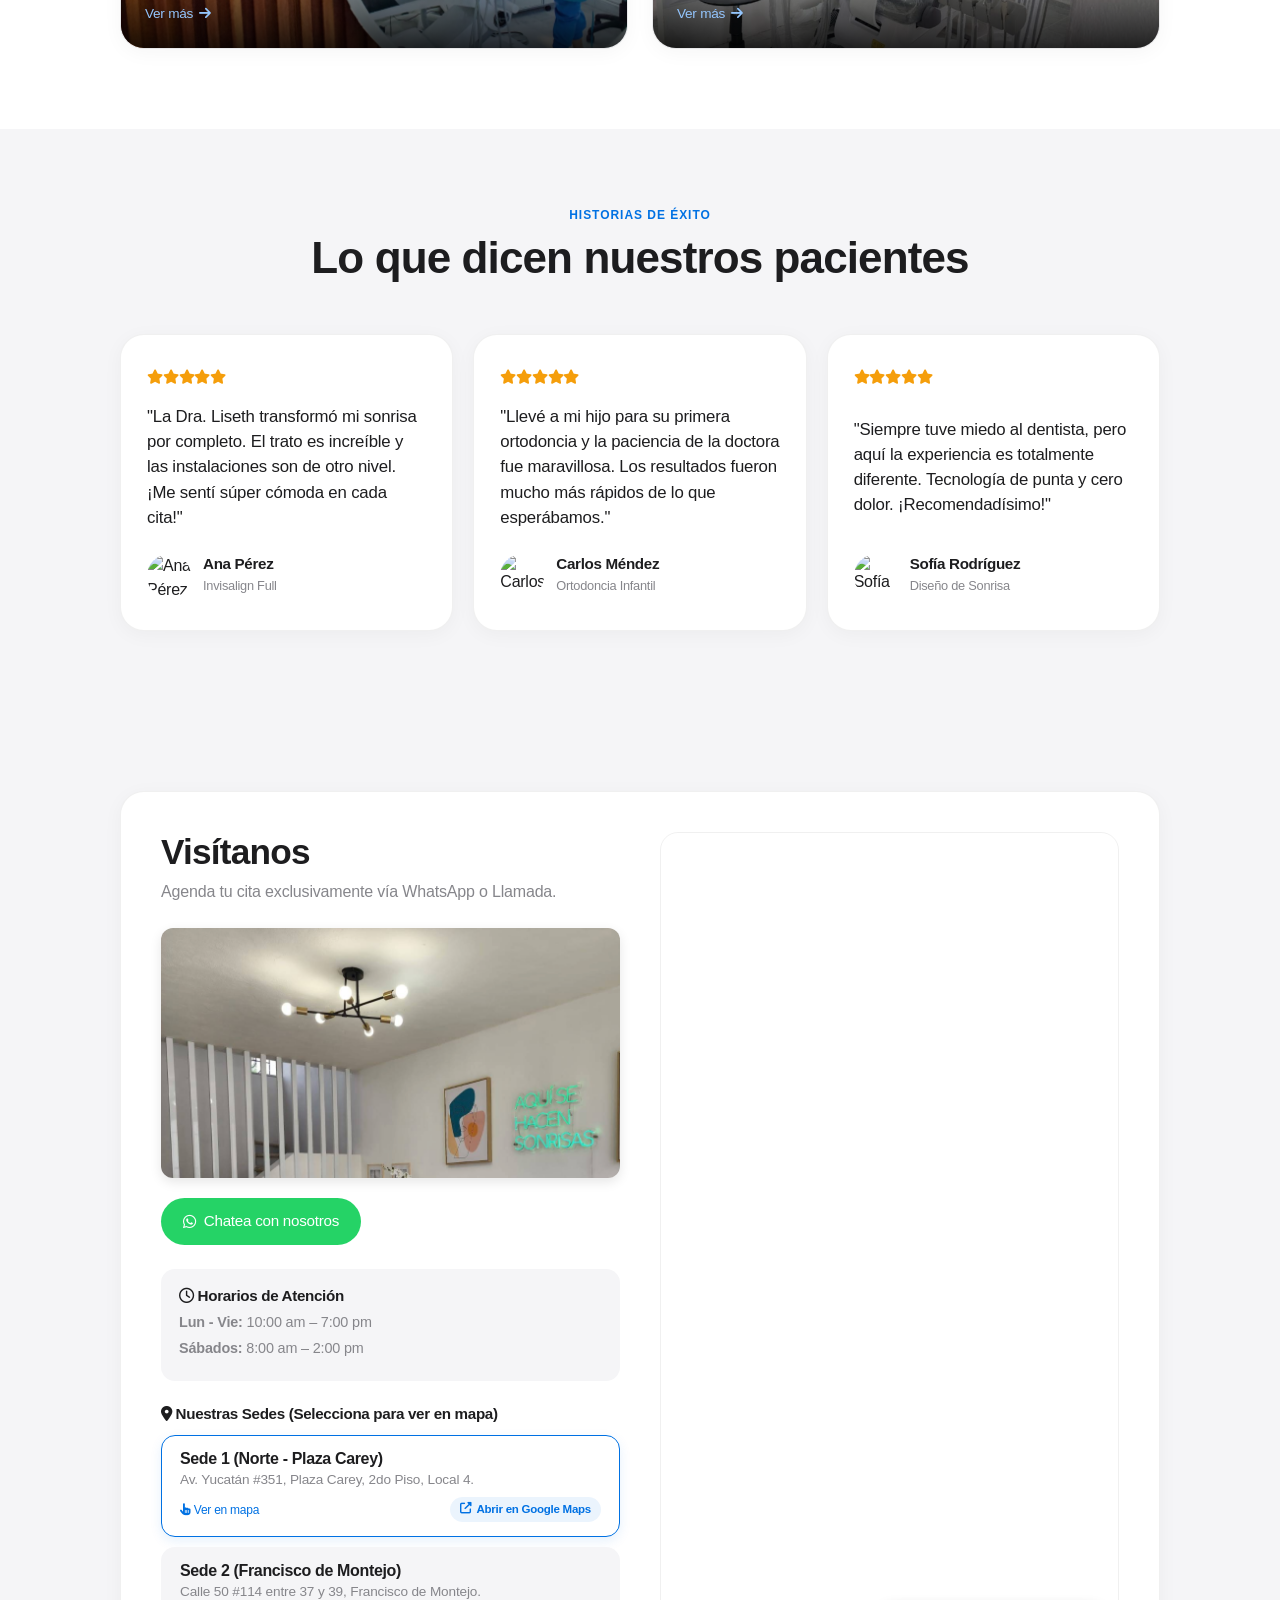
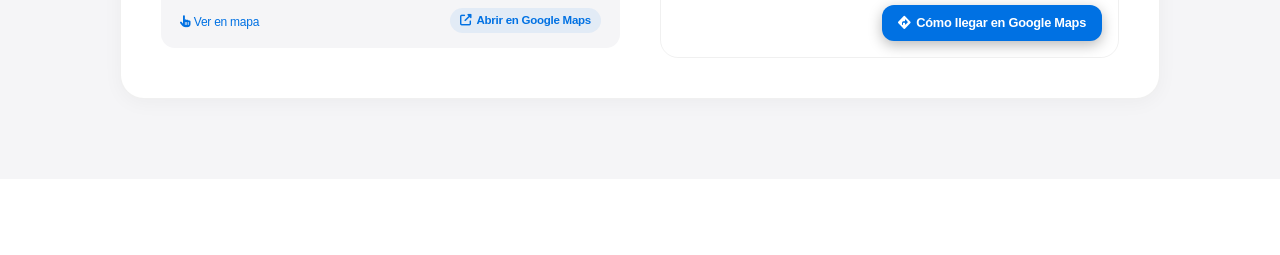
==== commit 0a2a1668: "fix(locations): exact Google Maps URLs and directions for Sede 1 and Sede 2" ====
--- a/index.html
+++ b/index.html
@@ -634,27 +634,42 @@
 
                         <!-- Location 1: Norte (Plaza Carey) -->
                         <div class="location-item active"
-                            data-map-url="https://www.google.com/maps/embed?pb=!1m18!1m12!1m3!1d3723.658897576974!2d-89.5886766850672!3d21.0463289859888!2m3!1f0!2f0!3f0!3m2!1i1024!2i768!4f13.1!3m3!1m2!1s0x8f5676e5b6b6b6b7%3A0x1234567890abcdef!2sDra.%20Liseth%20Guevara%20-%20Ortodoncia%20%26%20Odontolog%C3%ADa%20Integral!5e0!3m2!1ses!2smx!4v1625680000000!5m2!1ses!2smx">
-                            <h5>Sede 1 (Norte)</h5>
+                            data-map-url="https://maps.google.com/maps?q=21.0063986,-89.5823046&t=&z=17&ie=UTF8&iwloc=&output=embed"
+                            data-external-url="https://maps.app.goo.gl/nx2ShRooKnHrP4hS8">
+                            <h5>Sede 1 (Norte - Plaza Carey)</h5>
                             <p>Av. Yucatán #351, Plaza Carey, 2do Piso, Local 4.</p>
-                            <small class="click-hint"><i class="fas fa-hand-pointer"></i> Ver en mapa</small>
+                            <div style="display: flex; align-items: center; justify-content: space-between; gap: 8px; margin-top: 6px;">
+                                <small class="click-hint"><i class="fas fa-hand-pointer"></i> Ver en mapa</small>
+                                <a href="https://maps.app.goo.gl/nx2ShRooKnHrP4hS8" target="_blank" rel="noopener noreferrer" class="btn-open-maps" onclick="event.stopPropagation()" style="font-size: 0.72rem; font-weight: 700; color: #0071e3; background: rgba(0, 113, 227, 0.08); padding: 4px 10px; border-radius: 999px; text-decoration: none; display: inline-flex; align-items: center; gap: 5px; transition: all 0.2s;">
+                                    <i class="fas fa-external-link-alt"></i> Abrir en Google Maps
+                                </a>
+                            </div>
                         </div>
 
                         <!-- Location 2: Francisco de Montejo -->
                         <div class="location-item"
-                            data-map-url="https://maps.google.com/maps?q=Calle+50+114+entre+37+y+39+Francisco+de+Montejo+Merida+Yucatan&t=&z=16&ie=UTF8&iwloc=&output=embed">
+                            data-map-url="https://maps.google.com/maps?q=21.0422696,-89.641689&t=&z=17&ie=UTF8&iwloc=&output=embed"
+                            data-external-url="https://maps.app.goo.gl/WJb414oQ3krA4zD8A">
                             <h5>Sede 2 (Francisco de Montejo)</h5>
                             <p>Calle 50 #114 entre 37 y 39, Francisco de Montejo.</p>
-                            <small class="click-hint"><i class="fas fa-hand-pointer"></i> Ver en mapa</small>
+                            <div style="display: flex; align-items: center; justify-content: space-between; gap: 8px; margin-top: 6px;">
+                                <small class="click-hint"><i class="fas fa-hand-pointer"></i> Ver en mapa</small>
+                                <a href="https://maps.app.goo.gl/WJb414oQ3krA4zD8A" target="_blank" rel="noopener noreferrer" class="btn-open-maps" onclick="event.stopPropagation()" style="font-size: 0.72rem; font-weight: 700; color: #0071e3; background: rgba(0, 113, 227, 0.08); padding: 4px 10px; border-radius: 999px; text-decoration: none; display: inline-flex; align-items: center; gap: 5px; transition: all 0.2s;">
+                                    <i class="fas fa-external-link-alt"></i> Abrir en Google Maps
+                                </a>
+                            </div>
                         </div>
                     </div>
                 </div>
 
                 <!-- Map Column -->
-                <div class="contact-map">
+                <div class="contact-map" style="position: relative;">
                     <iframe id="map-frame"
-                        src="https://www.google.com/maps/embed?pb=!1m18!1m12!1m3!1d3725.136036830799!2d-89.5886766850683!3d21.012228986008264!2m3!1f0!2f0!3f0!3m2!1i1024!2i768!4f13.1!3m3!1m2!1s0x8f5676e5b6b6b6b7%3A0x1234567890abcdef!2sM%C3%A9rida%2C%20Yuc.!5e0!3m2!1ses!2smx!4v1625680000000!5m2!1ses!2smx"
+                        src="https://maps.google.com/maps?q=21.0063986,-89.5823046&t=&z=17&ie=UTF8&iwloc=&output=embed"
                         class="map-frame" allowfullscreen="" loading="lazy"></iframe>
+                    <a id="btn-map-directions" href="https://maps.app.goo.gl/nx2ShRooKnHrP4hS8" target="_blank" rel="noopener noreferrer" style="position: absolute; bottom: 16px; right: 16px; background: #0071e3; color: #ffffff; padding: 9px 16px; border-radius: 12px; font-size: 0.8rem; font-weight: 700; text-decoration: none; box-shadow: 0 4px 14px rgba(0,0,0,0.28); display: flex; align-items: center; gap: 6px; z-index: 5; transition: transform 0.2s, background 0.2s;">
+                        <i class="fas fa-directions"></i> Cómo llegar en Google Maps
+                    </a>
                 </div>
             </div>
         </div>
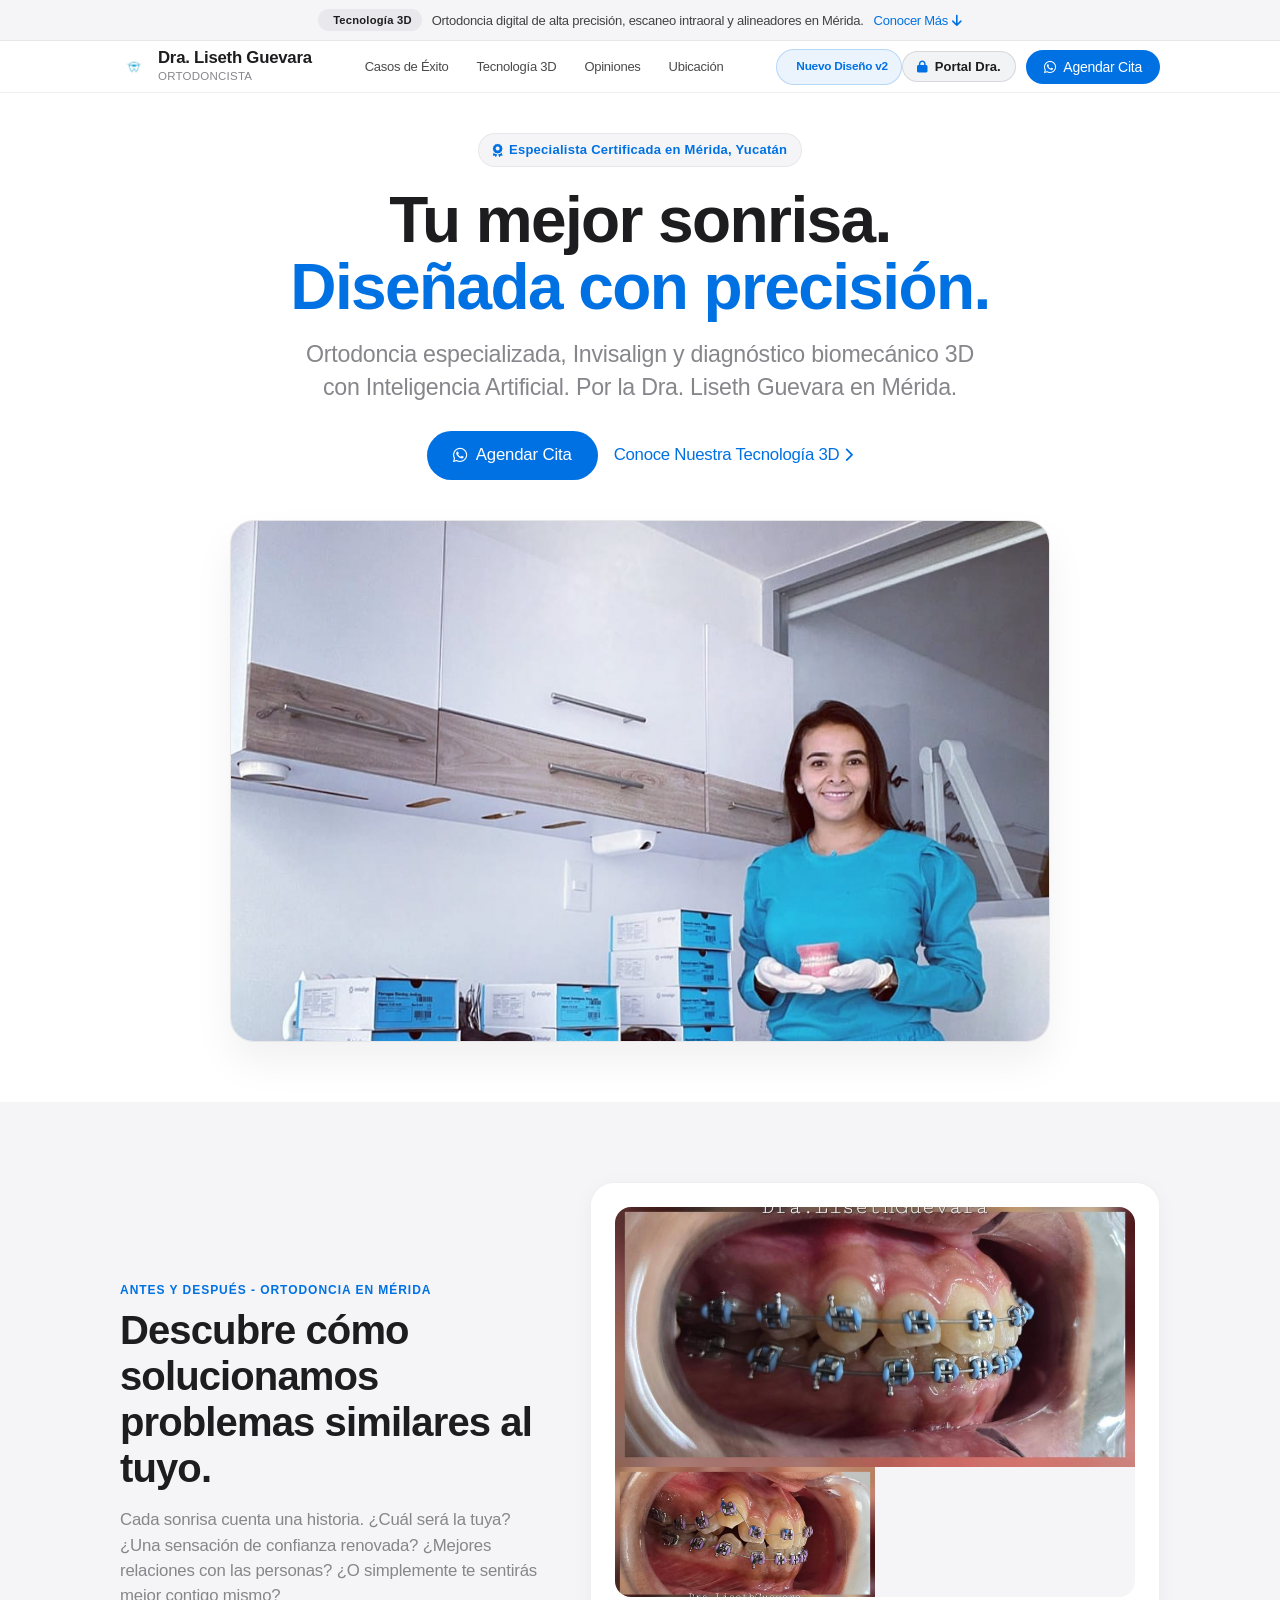
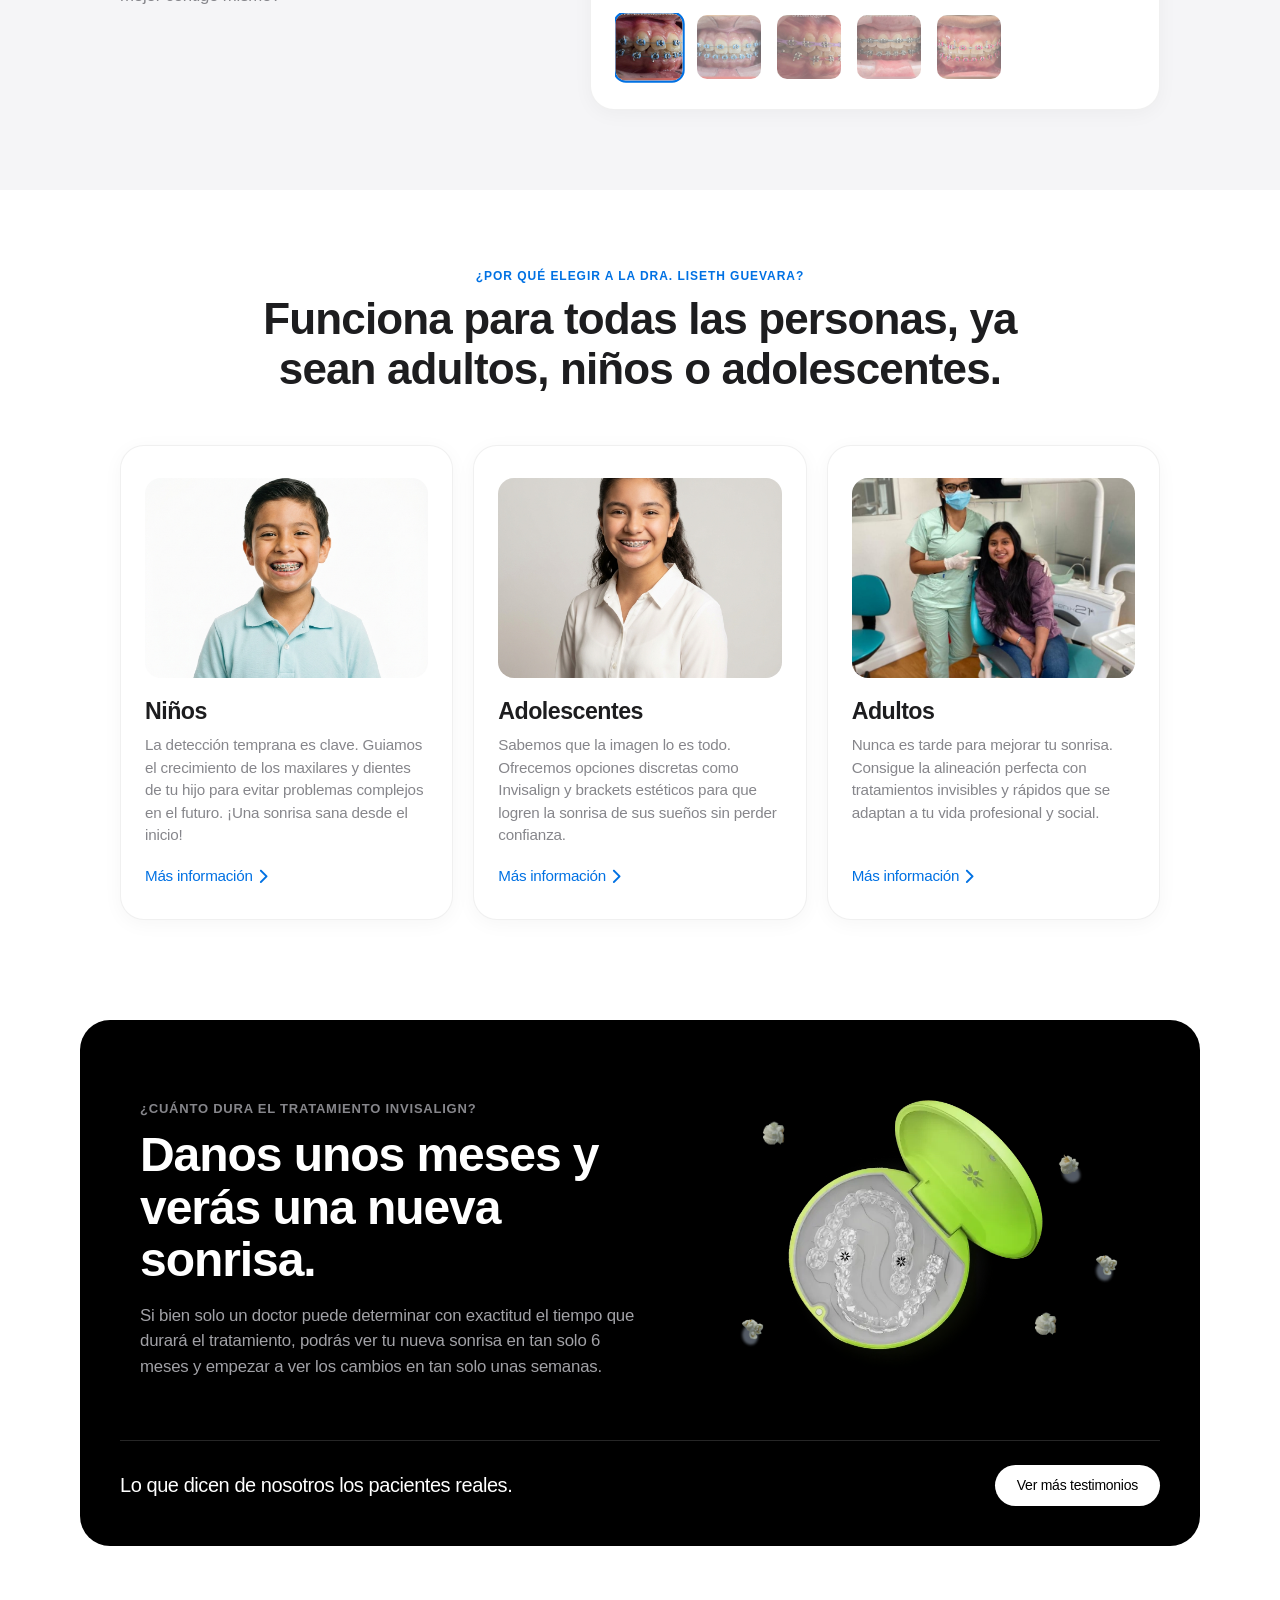
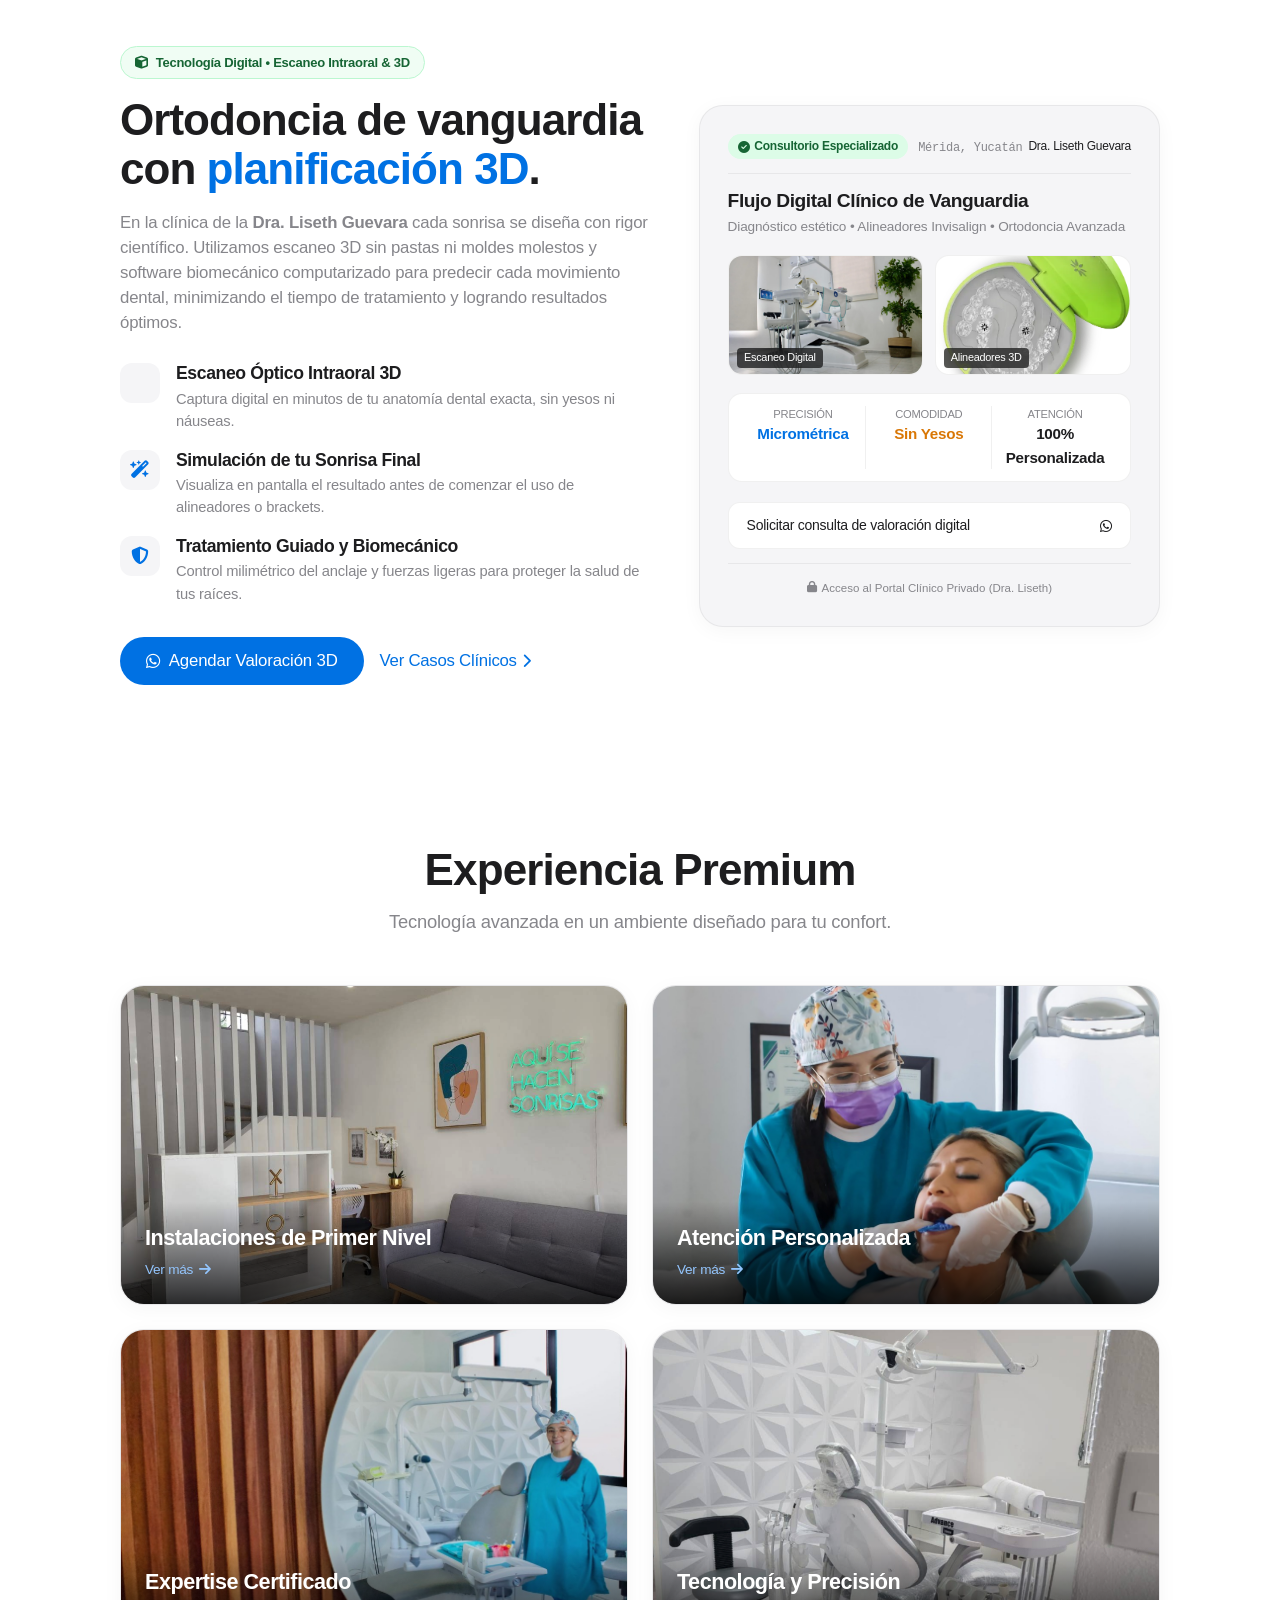
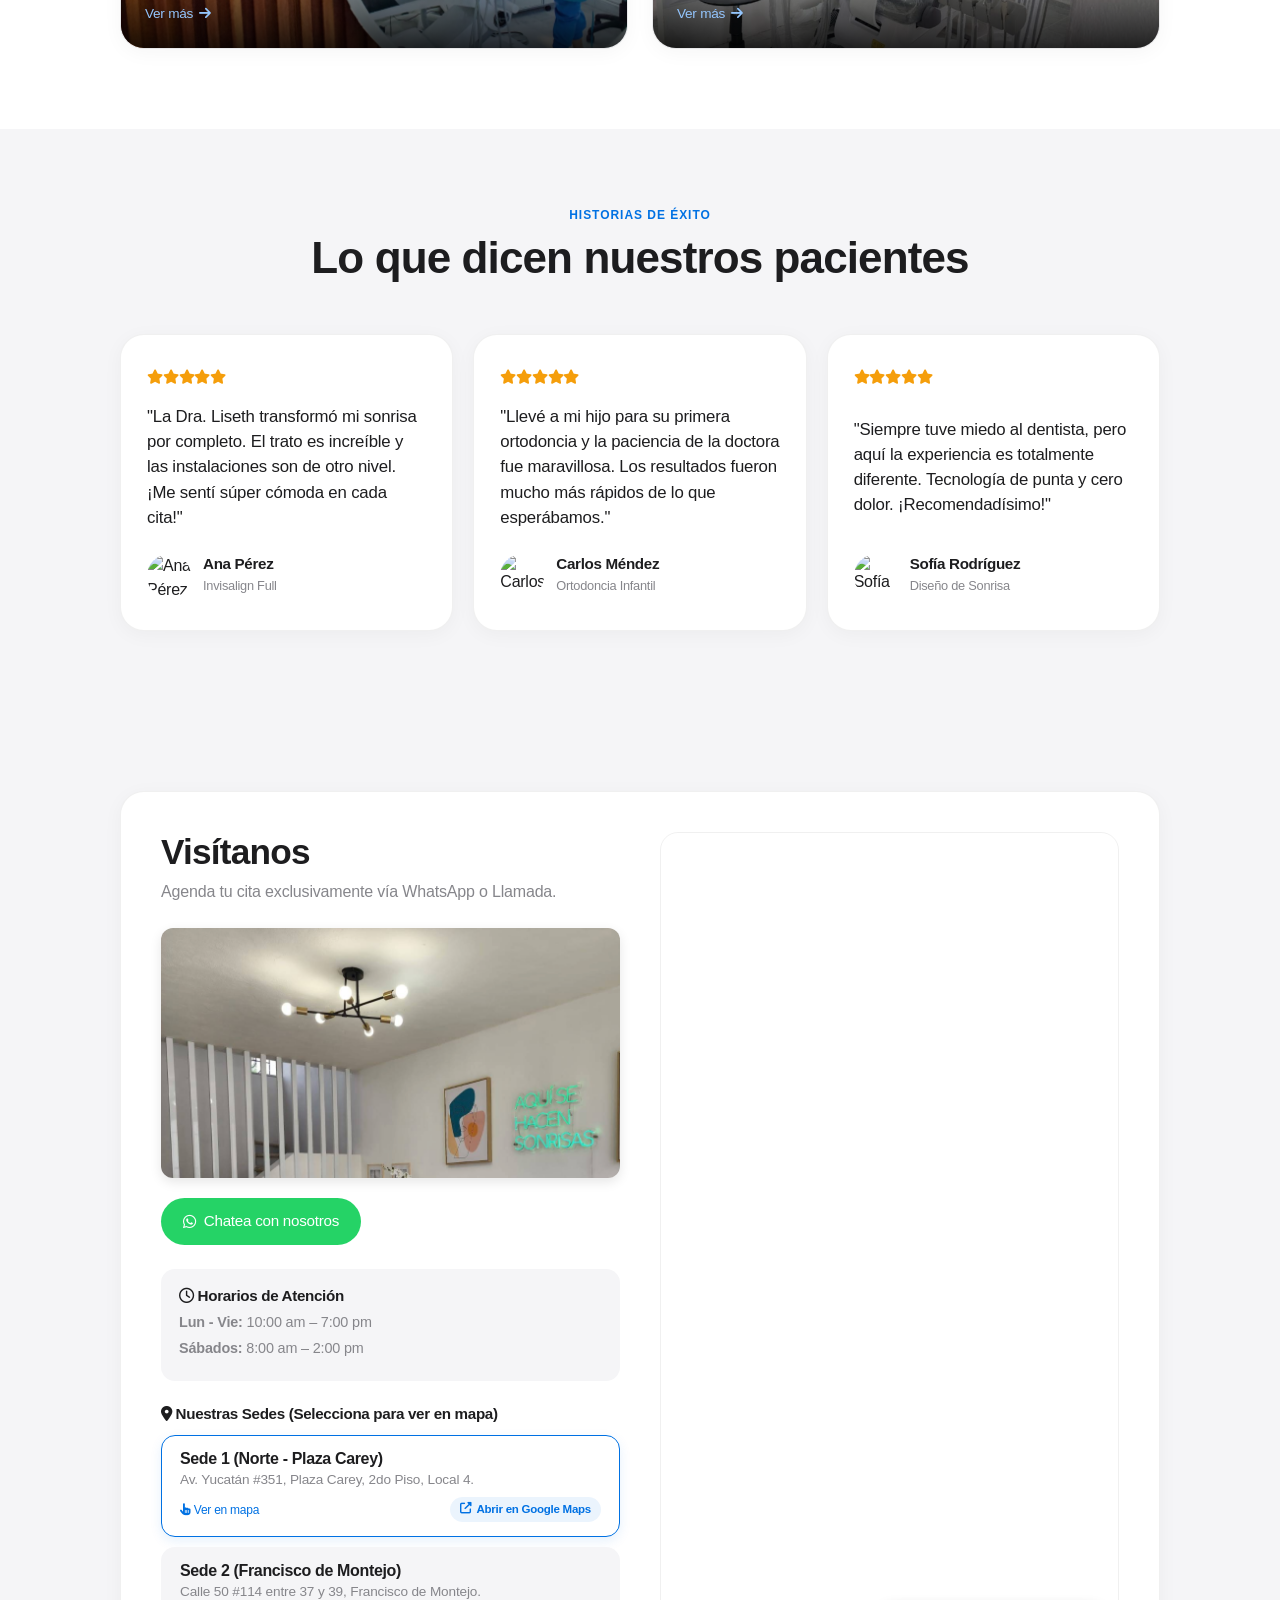
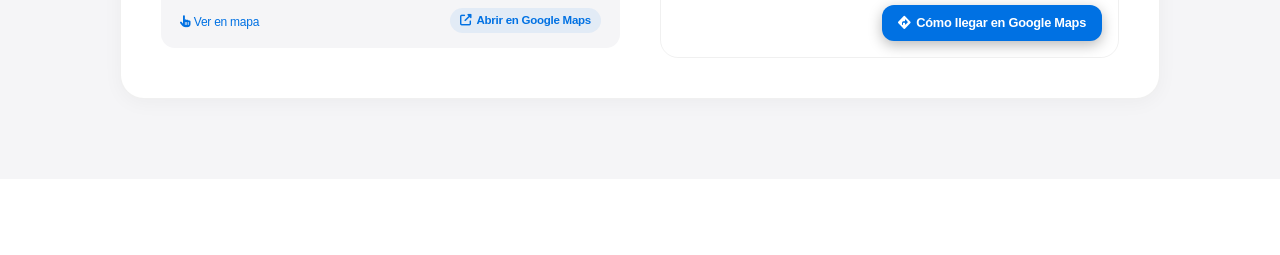
==== commit 86fc03c4: "feat(home-v2): create new proposed home design and add preview toggle in hamburger menu while keepin" ====
--- a/index.html
+++ b/index.html
@@ -111,6 +111,9 @@
                 <a href="#contacto">Ubicación</a>
             </div>
             <div class="nav-actions">
+                <a href="home-v2.html" class="btn btn-preview-v2" title="Vista previa del nuevo diseño v2" style="font-size: 0.74rem; font-weight: 700; color: #0071e3; background: rgba(0, 113, 227, 0.08); border: 1px solid rgba(0, 113, 227, 0.22); padding: 8px 13px; border-radius: 999px; text-decoration: none; display: inline-flex; align-items: center; gap: 6px; transition: all 0.2s;">
+                    <i class="fas fa-sparkles"></i> <span>Nuevo Diseño v2</span>
+                </a>
                 <button type="button" onclick="openDoctorLoginModal()" class="btn btn-doctor-portal" title="Acceso Exclusivo Personal Médico">
                     <i class="fas fa-lock"></i> <span>Portal Dra.</span>
                 </button>
@@ -137,6 +140,25 @@
             </div>
             <button class="close-drawer-btn" id="closeDrawerBtn"><i class="fas fa-times"></i></button>
         </div>
+
+        <!-- Toque para activar / probar el Nuevo Diseño (Home v2) -->
+        <div class="mobile-design-switcher-box" style="margin: 12px 16px 14px 16px; padding: 14px; background: linear-gradient(135deg, #f0f7ff 0%, #e8f0fe 100%); border: 1.5px solid #bfdbfe; border-radius: 18px; box-shadow: 0 4px 14px rgba(0, 113, 227, 0.1);">
+            <div style="display: flex; align-items: center; justify-content: space-between; margin-bottom: 6px;">
+                <span style="font-size: 0.72rem; font-weight: 800; color: #0071e3; text-transform: uppercase; letter-spacing: 0.05em; display: flex; align-items: center; gap: 6px;">
+                    <i class="fas fa-sparkles"></i> Probar Nuevo Diseño
+                </span>
+                <span style="font-size: 0.65rem; font-weight: 800; background: #0071e3; color: #fff; padding: 2px 7px; border-radius: 999px;">v2 Beta</span>
+            </div>
+            <p style="font-size: 0.74rem; color: #475569; margin: 0 0 10px 0; line-height: 1.35;">
+                Activa la propuesta con Brackets Estéticos de Zafiro, simulador 3D interactivo y comparador antes/después.
+            </p>
+            <a href="home-v2.html" class="btn" style="display: flex; align-items: center; justify-content: center; gap: 8px; width: 100%; background: #0071e3; color: #ffffff; padding: 10px 14px; border-radius: 12px; font-size: 0.8rem; font-weight: 700; text-decoration: none; box-shadow: 0 4px 12px rgba(0, 113, 227, 0.3); transition: transform 0.2s, background 0.2s;">
+                <i class="fas fa-eye"></i>
+                <span>Ver Nuevo Diseño (Home v2)</span>
+                <i class="fas fa-arrow-right"></i>
+            </a>
+        </div>
+
         <div class="mobile-nav-links">
             <a href="#casos" class="mobile-link"><i class="fas fa-smile"></i> Casos de Éxito</a>
             <a href="#tecnologia" class="mobile-link"><i class="fas fa-cube"></i> Tecnología 3D</a>
